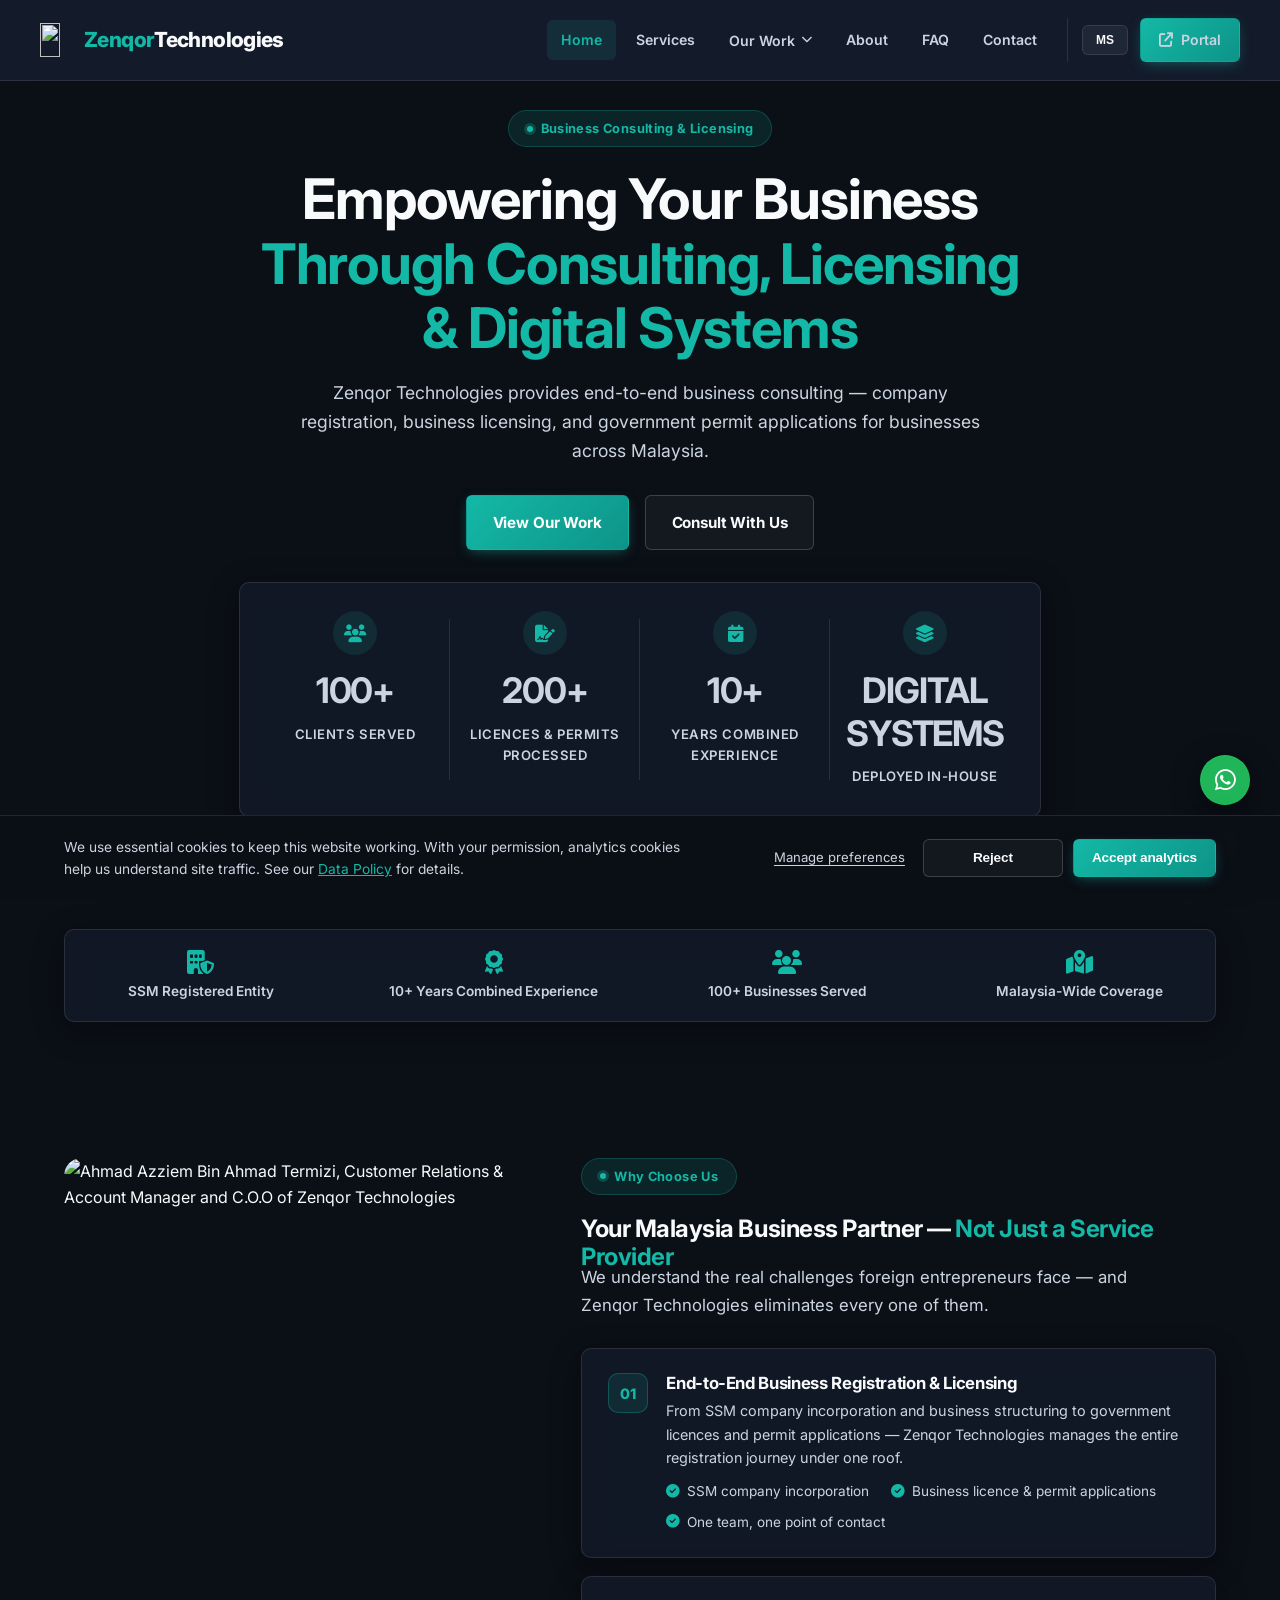
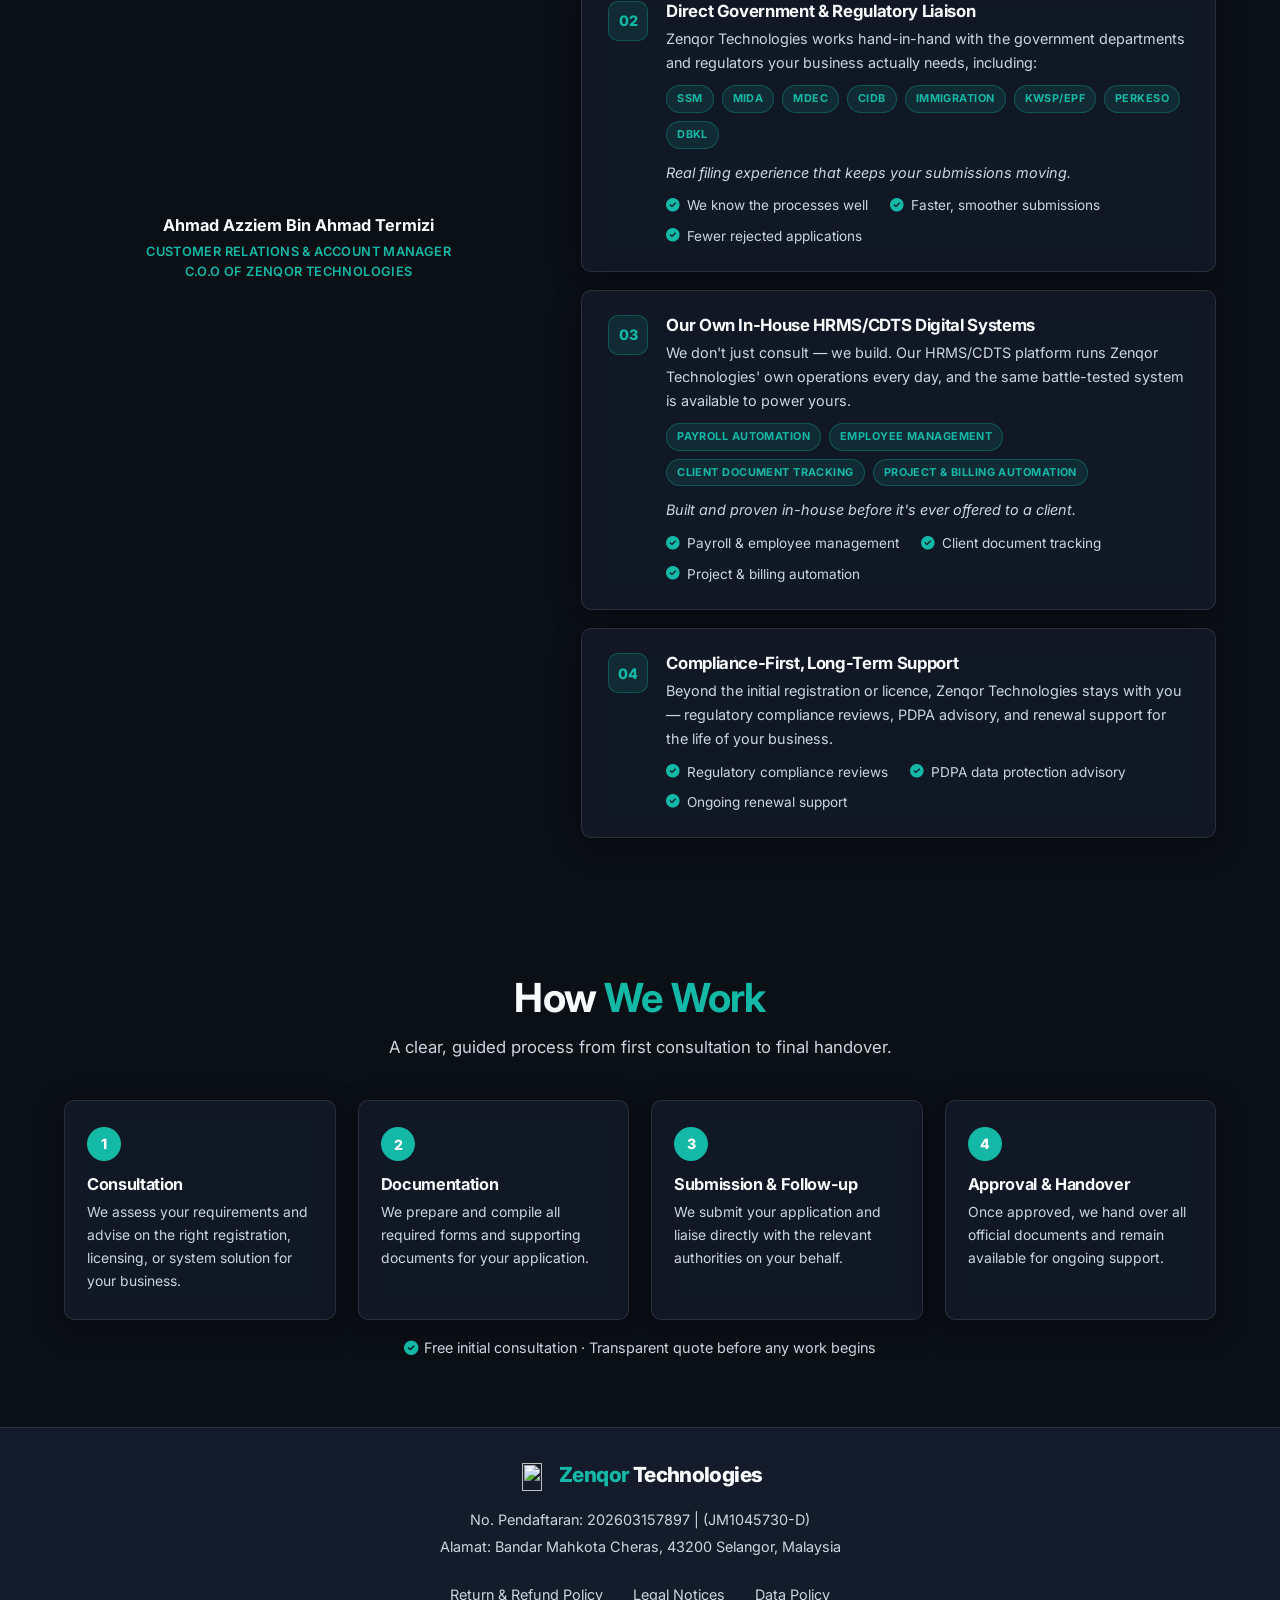
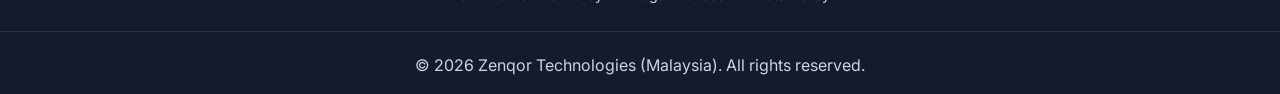
==== index.html @ dcf87bdd "Fix homepage statistic heading semantics" ====
<!DOCTYPE html>
<html lang="en">
<head>
    <!-- Vercel Web Analytics -->
    <script>
      window.va = window.va || function () { (window.vaq = window.vaq || []).push(arguments); };
    </script>
    <script defer src="/_vercel/insights/script.js"></script>
    <!-- End Vercel Web Analytics -->
    <!-- Vercel Speed Insights -->
    <script>
      window.si = window.si || function () { (window.siq = window.siq || []).push(arguments); };
    </script>
    <script defer src="/_vercel/speed-insights/script.js"></script>
    <!-- End Vercel Speed Insights -->
    <!-- Google tag (gtag.js) -->
    <script>
      window.dataLayer = window.dataLayer || [];
      function gtag(){dataLayer.push(arguments);}
      gtag('consent', 'default', {
        'ad_storage': 'denied',
        'ad_user_data': 'denied',
        'ad_personalization': 'denied',
        'analytics_storage': 'denied',
        'wait_for_update': 500
      });
      try {
        if (localStorage.getItem('zenqor-cookie-consent') === 'accepted') {
          gtag('consent', 'update', { 'analytics_storage': 'granted' });
        }
      } catch (error) { /* Storage may be unavailable in private browsing. */ }
    </script>
    <script async src="https://www.googletagmanager.com/gtag/js?id=G-SXD7FVE8G9"></script>
    <script>
      gtag('js', new Date());
      gtag('config', 'G-SXD7FVE8G9');
    </script>
    <!-- Google Tag Manager -->
    <script>(function(w,d,s,l,i){w[l]=w[l]||[];w[l].push({'gtm.start':
    new Date().getTime(),event:'gtm.js'});var f=d.getElementsByTagName(s)[0],
    j=d.createElement(s),dl=l!='dataLayer'?'&l='+l:'';j.async=true;j.src=
    'https://www.googletagmanager.com/gtm.js?id='+i+dl;f.parentNode.insertBefore(j,f);
    })(window,document,'script','dataLayer','GTM-WS9VHVP5');</script>
    <!-- End Google Tag Manager -->
    <meta charset="UTF-8">
    <meta name="viewport" content="width=device-width, initial-scale=1.0">
    <meta name="theme-color" content="#0B0F16">

    <title>Zenqor Technologies | Business Consulting, Licensing & Digital Systems</title>
    <meta name="description" content="Zenqor Technologies provides business registration, licensing & government permit consulting for businesses in Malaysia.">
    <meta name="keywords" content="Business Registration Malaysia, Licensing Consultant, Government Permit Consulting, Business Compliance, SSM Registration">
    <meta name="author" content="Zenqor Technologies">
    <link rel="canonical" href="https://www.zenqor.com.my/">

    <meta property="og:type" content="website">
    <meta property="og:url" content="https://www.zenqor.com.my/">
    <meta property="og:site_name" content="Zenqor Technologies">
    <meta property="og:title" content="Zenqor Technologies | Consulting, Licensing & Digital Systems">
    <meta property="og:description" content="Business registration, licensing & permit consulting for Malaysian businesses.">
    <meta property="og:image" content="https://www.zenqor.com.my/logo.png">

    <link rel="icon" type="image/png" href="logo.png">

    <link rel="preconnect" href="https://fonts.googleapis.com">
    <link rel="preconnect" href="https://fonts.gstatic.com" crossorigin>
    <link href="https://fonts.googleapis.com/css2?family=Inter:wght@300;400;500;600;700;800&display=swap" rel="stylesheet">
    <link rel="stylesheet" href="https://cdnjs.cloudflare.com/ajax/libs/font-awesome/6.4.0/css/all.min.css">

    <link rel="stylesheet" href="styles.css">

    <script type="application/ld+json">
    {
      "@context": "https://schema.org",
      "@type": "Organization",
      "name": "Zenqor Technologies",
      "legalName": "Zenqor Technologies (JM1045730-D)",
      "url": "https://www.zenqor.com.my/",
      "logo": "https://www.zenqor.com.my/logo.png",
      "identifier": {
        "@type": "PropertyValue",
        "name": "SSM Registration No.",
        "value": "202603157897"
      },
      "contactPoint": {
        "@type": "ContactPoint",
        "telephone": "+6011-6501 2569",
        "contactType": "customer service",
        "areaServed": "MY",
        "availableLanguage": ["English", "Malay"]
      },
      "address": {
        "@type": "PostalAddress",
        "streetAddress": "Bandar Mahkota Cheras",
        "addressLocality": "Cheras",
        "addressRegion": "Selangor",
        "postalCode": "43200",
        "addressCountry": "MY"
      },
      "sameAs": [
        "https://github.com/zenq0r",
        "https://wa.me/601165012569"
      ]
    }
    </script>
</head>
<body>
    <!-- Google Tag Manager (noscript) -->
    <noscript><iframe src="https://www.googletagmanager.com/ns.html?id=GTM-WS9VHVP5"
    height="0" width="0" style="display:none;visibility:hidden"></iframe></noscript>
    <!-- End Google Tag Manager (noscript) -->
    <header class="navbar" role="banner">
        <div class="container nav-container">
            <a href="index.html" class="logo-nav logo-text" aria-label="Zenqor Technologies">
                <img src="logo.png" alt="" class="nav-logo-img" width="35" height="35">
                <span class="text-primary">Zenqor</span> Technologies
            </a>
            <nav class="nav-links" aria-label="Main Navigation">
                <a href="index.html" class="nav-current" data-i18n="nav_home">Home</a>
                <a href="services.html" data-i18n="nav_services">Services</a>
                <div class="nav-item-dropdown">
                    <button class="dropdown-toggle" data-target="portfolio-menu" aria-haspopup="true" aria-expanded="false">
                        <span data-i18n="nav_portfolio">Our Work</span> <i class="fas fa-chevron-down" style="font-size: 0.8em;"></i>
                    </button>
                    <div class="dropdown-menu" id="portfolio-menu" role="menu">
                        <a href="licensing_permit.html" role="menuitem" data-i18n="nav_port_gaming">Licensing & Permits</a>
                        <a href="portfolio-web.html" role="menuitem" data-i18n="nav_port_web">Our Client</a>
                    </div>
                </div>
                <a href="about.html" data-i18n="nav_about">About</a>
                <a href="faq.html" data-i18n="nav_faq">FAQ</a>
                <a href="contact.html" data-i18n="nav_contact">Contact</a>

                <div class="nav-actions">
                    <button id="lang-toggle" class="lang-btn" aria-label="Toggle Language">EN</button>
                    <a href="https://www.hrct.portal.zenqor.com.my/" target="_blank" rel="noopener noreferrer" class="btn btn-primary btn-sm" aria-label="Open HRMS/CDTS Portal (opens in a new tab)"><i class="fas fa-arrow-up-right-from-square"></i>Portal</a>
                </div>
            </nav>
            <button class="mobile-menu-btn" aria-label="Open Mobile Menu" aria-expanded="false"><i class="fas fa-bars"></i></button>
        </div>
    </header>

    <main id="main-content">
        <section id="home" class="hero section-padding">
            <div class="container hero-content reveal">
                <div class="badge" data-i18n="hero_badge">Business Consulting & Licensing</div>
                <h1 data-i18n="hero_title">Empowering Your Business <br><span class='text-primary'>Through Consulting, Licensing & Digital Systems</span></h1>
                <p class="hero-sub" data-i18n="hero_sub">Zenqor Technologies provides end-to-end business consulting — company registration, business licensing, and government permit applications for businesses across Malaysia.</p>
                <div class="hero-actions">
                    <a href="portfolio-web.html" class="btn btn-primary" data-i18n="btn_portfolio">View Our Work</a>
                    <a href="contact.html" class="btn btn-outline" data-i18n="btn_contact">Consult With Us</a>
                </div>

                <div class="stats-grid card-style mt-5 reveal">
                    <div class="stat-card">
                        <div class="stat-icon"><i class="fas fa-users" aria-hidden="true"></i></div>
                        <p class="stat-value text-primary">100+</p>
                        <p data-i18n="stat_1">Clients Served</p>
                    </div>
                    <div class="stat-card">
                        <div class="stat-icon"><i class="fas fa-file-signature" aria-hidden="true"></i></div>
                        <p class="stat-value text-primary">200+</p>
                        <p data-i18n="stat_2">Licences & Permits Processed</p>
                    </div>
                    <div class="stat-card">
                        <div class="stat-icon"><i class="fas fa-calendar-check" aria-hidden="true"></i></div>
                        <p class="stat-value text-primary">10+</p>
                        <p data-i18n="stat_3">Years Combined Experience</p>
                    </div>
                    <div class="stat-card">
                        <div class="stat-icon"><i class="fas fa-layer-group" aria-hidden="true"></i></div>
                        <p class="stat-value text-primary" data-i18n="stat_gov">Digital Systems</p>
                        <p data-i18n="stat_4">Deployed In-House</p>
                    </div>
                </div>
            </div>
        </section>

        <section class="section-padding" aria-label="Trust indicators">
            <div class="container">
                <div class="trust-bar-grid card-style reveal">
                    <div class="trust-badge">
                        <i class="fas fa-building-shield" aria-hidden="true"></i>
                        <span data-i18n="trust_badge_1">SSM Registered Entity</span>
                    </div>
                    <div class="trust-badge">
                        <i class="fas fa-award" aria-hidden="true"></i>
                        <span data-i18n="trust_badge_2">10+ Years Combined Experience</span>
                    </div>
                    <div class="trust-badge">
                        <i class="fas fa-users" aria-hidden="true"></i>
                        <span data-i18n="trust_badge_3">100+ Businesses Served</span>
                    </div>
                    <div class="trust-badge">
                        <i class="fas fa-map-location-dot" aria-hidden="true"></i>
                        <span data-i18n="trust_badge_4">Malaysia-Wide Coverage</span>
                    </div>
                </div>
            </div>
        </section>

        <section id="why-choose-us" class="section-padding" aria-label="Why choose Zenqor Technologies">
            <div class="container">
                <div class="why-choose-grid">
                    <div class="why-choose-content">
                        <div class="badge" data-i18n="why_badge">Why Choose Us</div>
                        <h2 data-i18n="why_title">Your Malaysia Business Partner — <span class="text-primary">Not Just a Service Provider</span></h2>
                        <p class="why-choose-sub" data-i18n="why_sub">We understand the real challenges foreign entrepreneurs face — and Zenqor Technologies eliminates every one of them.</p>

                        <div class="why-choose-list">
                            <article class="why-choose-item card-style reveal active hover-up">
                                <div class="why-choose-number">01</div>
                                <div class="why-choose-body">
                                    <h3 data-i18n="why_1_t">End-to-End Business Registration &amp; Licensing</h3>
                                    <p data-i18n="why_1_d">From SSM company incorporation and business structuring to government licences and permit applications — Zenqor Technologies manages the entire registration journey under one roof.</p>
                                    <ul class="why-checklist">
                                        <li><i class="fas fa-circle-check" aria-hidden="true"></i><span data-i18n="why_1_li1">SSM company incorporation</span></li>
                                        <li><i class="fas fa-circle-check" aria-hidden="true"></i><span data-i18n="why_1_li2">Business licence &amp; permit applications</span></li>
                                        <li><i class="fas fa-circle-check" aria-hidden="true"></i><span data-i18n="why_1_li3">One team, one point of contact</span></li>
                                    </ul>
                                </div>
                            </article>

                            <article class="why-choose-item card-style reveal active hover-up">
                                <div class="why-choose-number">02</div>
                                <div class="why-choose-body">
                                    <h3 data-i18n="why_2_t">Direct Government &amp; Regulatory Liaison</h3>
                                    <p data-i18n="why_2_d">Zenqor Technologies works hand-in-hand with the government departments and regulators your business actually needs, including:</p>
                                    <div class="why-choose-tags">
                                        <span class="tag">SSM</span><span class="tag">MIDA</span><span class="tag">MDEC</span><span class="tag">CIDB</span><span class="tag">Immigration</span><span class="tag">KWSP/EPF</span><span class="tag">PERKESO</span><span class="tag">DBKL</span>
                                    </div>
                                    <p class="why-choose-note" data-i18n="why_2_note">Real filing experience that keeps your submissions moving.</p>
                                    <ul class="why-checklist">
                                        <li><i class="fas fa-circle-check" aria-hidden="true"></i><span data-i18n="why_2_li1">We know the processes well</span></li>
                                        <li><i class="fas fa-circle-check" aria-hidden="true"></i><span data-i18n="why_2_li2">Faster, smoother submissions</span></li>
                                        <li><i class="fas fa-circle-check" aria-hidden="true"></i><span data-i18n="why_2_li3">Fewer rejected applications</span></li>
                                    </ul>
                                </div>
                            </article>

                            <article class="why-choose-item card-style reveal active hover-up">
                                <div class="why-choose-number">03</div>
                                <div class="why-choose-body">
                                    <h3 data-i18n="why_3_t">Our Own In-House HRMS/CDTS Digital Systems</h3>
                                    <p data-i18n="why_3_d">We don't just consult — we build. Our HRMS/CDTS platform runs Zenqor Technologies' own operations every day, and the same battle-tested system is available to power yours.</p>
                                    <div class="why-choose-tags">
                                        <span class="tag" data-i18n="why_3_tag1">Payroll Automation</span><span class="tag" data-i18n="why_3_tag2">Employee Management</span><span class="tag" data-i18n="why_3_tag3">Client Document Tracking</span><span class="tag" data-i18n="why_3_tag4">Project &amp; Billing Automation</span>
                                    </div>
                                    <p class="why-choose-note" data-i18n="why_3_note">Built and proven in-house before it's ever offered to a client.</p>
                                    <ul class="why-checklist">
                                        <li><i class="fas fa-circle-check" aria-hidden="true"></i><span data-i18n="why_3_li1">Payroll &amp; employee management</span></li>
                                        <li><i class="fas fa-circle-check" aria-hidden="true"></i><span data-i18n="why_3_li2">Client document tracking</span></li>
                                        <li><i class="fas fa-circle-check" aria-hidden="true"></i><span data-i18n="why_3_li3">Project &amp; billing automation</span></li>
                                    </ul>
                                </div>
                            </article>

                            <article class="why-choose-item card-style reveal active hover-up">
                                <div class="why-choose-number">04</div>
                                <div class="why-choose-body">
                                    <h3 data-i18n="why_4_t">Compliance-First, Long-Term Support</h3>
                                    <p data-i18n="why_4_d">Beyond the initial registration or licence, Zenqor Technologies stays with you — regulatory compliance reviews, PDPA advisory, and renewal support for the life of your business.</p>
                                    <ul class="why-checklist">
                                        <li><i class="fas fa-circle-check" aria-hidden="true"></i><span data-i18n="why_4_li1">Regulatory compliance reviews</span></li>
                                        <li><i class="fas fa-circle-check" aria-hidden="true"></i><span data-i18n="why_4_li2">PDPA data protection advisory</span></li>
                                        <li><i class="fas fa-circle-check" aria-hidden="true"></i><span data-i18n="why_4_li3">Ongoing renewal support</span></li>
                                    </ul>
                                </div>
                            </article>
                        </div>
                    </div>
                    <div class="why-choose-media reveal">
                        <div class="why-choose-media-frame">
                            <img src="why-choose-us-model.png" alt="Ahmad Azziem Bin Ahmad Termizi, Customer Relations & Account Manager and C.O.O of Zenqor Technologies" loading="lazy">
                        </div>
                        <div class="why-choose-caption">
                            <p class="why-choose-caption-name">Ahmad Azziem Bin Ahmad Termizi</p>
                            <p class="why-choose-caption-title">Customer Relations &amp; Account Manager</p>
                            <p class="why-choose-caption-title">C.O.O of Zenqor Technologies</p>
                        </div>
                    </div>
                </div>
            </div>
        </section>

        <section id="testimonials-section" class="section-padding bg-alt">
            <div class="container">
                <header class="section-header reveal">
                    <h2 data-i18n="testimonials_title">What Our <span class="text-primary">Clients Say</span></h2>
                    <p data-i18n="testimonials_sub">Real feedback from businesses we've helped register, license, and grow.</p>
                </header>
                <div class="testimonials-grid" id="testimonialsGrid" aria-live="polite"></div>
            </div>
        </section>

        <section class="section-padding">
            <div class="container">
                <header class="section-header reveal">
                    <h2 data-i18n="process_title">How <span class="text-primary">We Work</span></h2>
                    <p data-i18n="process_sub">A clear, guided process from first consultation to final handover.</p>
                </header>
                <div class="process-steps">
                    <article class="process-step card-style reveal active hover-up">
                        <div class="process-step-number">1</div>
                        <h3 data-i18n="process_1_t">Consultation</h3>
                        <p data-i18n="process_1_d">We assess your requirements and advise on the right registration, licensing, or system solution for your business.</p>
                    </article>
                    <article class="process-step card-style reveal active hover-up">
                        <div class="process-step-number">2</div>
                        <h3 data-i18n="process_2_t">Documentation</h3>
                        <p data-i18n="process_2_d">We prepare and compile all required forms and supporting documents for your application.</p>
                    </article>
                    <article class="process-step card-style reveal active hover-up">
                        <div class="process-step-number">3</div>
                        <h3 data-i18n="process_3_t">Submission & Follow-up</h3>
                        <p data-i18n="process_3_d">We submit your application and liaise directly with the relevant authorities on your behalf.</p>
                    </article>
                    <article class="process-step card-style reveal active hover-up">
                        <div class="process-step-number">4</div>
                        <h3 data-i18n="process_4_t">Approval & Handover</h3>
                        <p data-i18n="process_4_d">Once approved, we hand over all official documents and remain available for ongoing support.</p>
                    </article>
                </div>
                <p class="process-note reveal active"><i class="fas fa-circle-check" aria-hidden="true"></i><span data-i18n="process_note">Free initial consultation &middot; Transparent quote before any work begins</span></p>
            </div>
        </section>
    </main>

    <footer role="contentinfo">
        <div class="container footer-content" style="margin-bottom: 0; display: flex; flex-direction: column; align-items: center; text-align: center; gap: 15px;">
            <div class="footer-brand" style="display: flex; flex-direction: column; align-items: center;">
                <a href="index.html" class="logo-footer logo-text" style="justify-content: center; margin-bottom: 15px;" aria-label="Zenqor Technologies">
                    <img src="logo.png" alt="" class="footer-logo-img" width="30" height="30" loading="lazy">
                    <span class="text-primary">Zenqor</span> Technologies
                </a>
                <div style="font-size: 0.9rem; color: var(--text-secondary); line-height: 1.6;">
                    <p id="footRegNo" style="margin-bottom: 4px;">No. Pendaftaran: 202603157897 | (JM1045730-D)</p>
                    <p id="footAddress">Alamat: Bandar Mahkota Cheras, 43200 Selangor, Malaysia</p>
                </div>
            </div>
            <nav class="footer-links" aria-label="Footer Legal Links" style="display: flex; gap: 30px; font-size: 0.9rem; justify-content: center; margin-top: 10px; flex-wrap: wrap;">
                <a href="return-policy.html" data-i18n="nav_return">Return & Refund Policy</a>
                <a href="legal.html" data-i18n="nav_legal">Legal Notices</a>
                <a href="data-policy.html" data-i18n="nav_data">Data Policy</a>
            </nav>
        </div>
        <div class="footer-bottom" style="padding-top: 20px; margin-top: 25px; border-top: 1px solid var(--border-color); text-align: center;">
            <p data-i18n="footer_copy">© 2026 Zenqor Technologies (Malaysia). All rights reserved.</p>
        </div>
    </footer>

    <div id="cookie-consent" class="cookie-consent" role="dialog" aria-live="polite" aria-label="Cookie consent">
        <div class="container cookie-consent-inner">
            <p class="cookie-consent-text" data-i18n="cookie_text">We use essential cookies to keep this website working. With your permission, analytics cookies help us understand site traffic. See our <a href="data-policy.html">Data Policy</a> for details.</p>
            <div class="cookie-consent-actions">
                <button type="button" id="cookie-decline" class="btn btn-outline btn-sm" data-i18n="cookie_decline">Reject</button>
                <button type="button" id="cookie-accept" class="btn btn-primary btn-sm" data-i18n="cookie_accept">Accept analytics</button>
            </div>
        </div>
    </div>

    <div class="floating-widgets">
        <a id="floatingWhatsApp" href="https://wa.me/601165012569" target="_blank" rel="noopener noreferrer" class="widget-wa" aria-label="Contact us on WhatsApp"><i class="fab fa-whatsapp"></i></a>
        <button id="scrollToTop" class="widget-top" aria-label="Scroll to top"><i class="fas fa-arrow-up"></i></button>
    </div>

    <script src="script.js"></script>
</body>
</html>
---- styles.css ----
/* =========================================
   1. VARIABLES & KORPORAT THEME (MATURE GLASSMORPHISM)
   ========================================= */
   :root {
    --bg-color: #0B0F16;
    --bg-alt: rgba(22, 30, 46, 0.3);
    --surface-color: rgba(22, 30, 46, 0.65);
    --surface-color-soft: rgba(22, 30, 46, 0.4);
    --text-primary: #F8FAFC;
    --text-secondary: #CBD5E1;
    --text-muted: #94A3B8;
    --primary-blue: #14B8A6;
    --primary-hover: #2DD4BF;
    --primary-soft: rgba(20, 184, 166, 0.12);
    --accent-cyan: #F2764F;
    --highlight-amber: #E8B44C;

    --border-color: rgba(255, 255, 255, 0.1);
    --border-color-strong: rgba(255, 255, 255, 0.18);
    --card-shadow: 0 8px 32px 0 rgba(0, 0, 0, 0.3);
    --hover-shadow: 0 16px 40px -8px rgba(20, 184, 166, 0.35);

    --radius-sm: 6px;
    --radius-md: 10px;
    --radius-lg: 18px;
    --radius-pill: 999px;

    --space-xs: 8px;
    --space-sm: 16px;
    --space-md: 22px;
    --space-lg: 32px;
    --space-xl: 48px;

    --ease: cubic-bezier(0.4, 0, 0.2, 1);
}

/* =========================================
   2. RESET & TYPOGRAPHY & ACCESSIBILITY
   ========================================= */
* { margin: 0; padding: 0; box-sizing: border-box; }
html { scroll-behavior: smooth; }

/* Focus Visible for Keyboard Navigation (WCAG) */
*:focus-visible {
    outline: 2px solid var(--primary-blue);
    outline-offset: 4px;
    border-radius: 4px;
}

body {
    font-family: 'Inter', sans-serif;
    background-color: var(--bg-color);
    background-image: linear-gradient(rgba(11, 15, 22, 0.88), rgba(11, 15, 22, 0.88)), url('zenqorr.png');
    background-size: cover;
    background-position: center;
    background-attachment: fixed;
    color: var(--text-primary);
    line-height: 1.65;
    overflow-x: hidden;
    -webkit-font-smoothing: antialiased;
}
h1, h2, h3, h4 { font-weight: 700; letter-spacing: -0.02em; color: var(--text-primary); line-height: 1.2; }
p { color: var(--text-secondary); }
.container { max-width: 1200px; margin: 0 auto; padding: 0 24px; }
.section-padding { padding: clamp(36px, 5.5vw, 68px) 0; }
.bg-alt { background-color: var(--bg-alt); }
.text-primary { color: var(--primary-blue); }
.text-accent { color: var(--accent-cyan); }
.text-highlight { color: var(--highlight-amber); }
.text-muted { color: var(--text-muted); }

/* =========================================
   3. KAD KORPORAT (GLASS EFFECT)
   ========================================= */
.card-style {
    background: var(--surface-color);
    border: 1px solid var(--border-color);
    box-shadow: var(--card-shadow);
    border-radius: var(--radius-md);
    backdrop-filter: blur(12px);
    -webkit-backdrop-filter: blur(12px);
    transition: transform 0.3s var(--ease), box-shadow 0.3s var(--ease), border-color 0.3s var(--ease);
}
.card-style:hover {
    border-color: var(--border-color-strong);
}
.hover-up:hover {
    transform: translateY(-6px);
    box-shadow: var(--hover-shadow);
}

/* Eyebrow label used above section/page titles for a consistent visual rhythm */
.eyebrow {
    display: inline-flex;
    align-items: center;
    gap: 8px;
    font-size: 0.78rem;
    font-weight: 700;
    text-transform: uppercase;
    letter-spacing: 0.12em;
    color: var(--primary-blue);
    margin-bottom: 14px;
}
.eyebrow::before {
    content: '';
    width: 22px;
    height: 2px;
    background: var(--primary-blue);
    border-radius: var(--radius-pill);
}

/* =========================================
   4. NAVIGATION BAR, LOGO & DROPDOWN POP-UP
   ========================================= */
.navbar {
    position: fixed; top: 0; width: 100%; z-index: 1000;
    background: rgba(22, 30, 46, 0.85);
    backdrop-filter: blur(16px);
    -webkit-backdrop-filter: blur(16px);
    border-bottom: 1px solid var(--border-color);
    transition: border-color 0.3s var(--ease), background-color 0.3s var(--ease);
}
.nav-container { display: flex; justify-content: space-between; align-items: center; min-height: 80px; padding: 8px 0; gap: 10px; }

.logo-nav { display: flex; align-items: center; position: relative; z-index: 1; white-space: nowrap; flex-shrink: 0;}
.logo-text { font-size: 1.3rem; font-weight: 800; color: var(--text-primary); text-decoration: none; letter-spacing: -0.03em; transition: opacity 0.2s var(--ease); }
.logo-text:hover { opacity: 0.85; }

.nav-links { display: flex; gap: 6px; align-items: center; position: relative; z-index: 10; white-space: nowrap; }
.nav-links a, .nav-links button.dropdown-toggle { color: var(--text-secondary); text-decoration: none; font-size: 0.88rem; font-weight: 600; transition: color 0.2s var(--ease), background-color 0.2s var(--ease); }
.nav-links > a { padding: 8px 14px; border-radius: var(--radius-sm); position: relative; }
.nav-links > a:hover { color: var(--text-primary); background-color: rgba(255, 255, 255, 0.06); }
.nav-links > a.nav-current { color: var(--primary-blue); background-color: var(--primary-soft); }

.nav-item-dropdown { position: relative; display: inline-block; }
.dropdown-toggle { outline: none; background: none; border: none; font-family: inherit; font-size: 0.88rem; padding: 8px 14px; border-radius: var(--radius-sm); display: flex; align-items: center; gap: 6px; color: var(--text-secondary); font-weight: 600; cursor: pointer; }
.dropdown-toggle:hover { color: var(--text-primary); background-color: rgba(255, 255, 255, 0.06); }
.dropdown-toggle.nav-current { color: var(--primary-blue); background-color: var(--primary-soft); }
.dropdown-toggle i { transition: transform 0.2s var(--ease); }
.dropdown-toggle[aria-expanded="true"] i { transform: rotate(180deg); }

.dropdown-menu {
    display: none; position: absolute; top: 100%; left: 50%; transform: translateX(-50%);
    background-color: rgba(22, 30, 46, 0.92);
    backdrop-filter: blur(16px);
    -webkit-backdrop-filter: blur(16px);
    min-width: 230px;
    box-shadow: 0 20px 40px -10px rgba(0, 0, 0, 0.55);
    border: 1px solid var(--border-color);
    border-radius: var(--radius-md); z-index: 1001; text-align: left; padding: 8px; margin-top: 14px;
}
.dropdown-menu::before {
    content: ''; position: absolute; top: -6px; left: 50%; transform: translateX(-50%) rotate(45deg);
    width: 12px; height: 12px;
    background-color: rgba(22, 30, 46, 0.92);
    border-left: 1px solid var(--border-color); border-top: 1px solid var(--border-color); z-index: 1;
}
.dropdown-menu a { display: block; padding: 11px 16px; border-radius: var(--radius-sm); color: var(--text-primary); font-weight: 500; font-size: 0.88rem; line-height: 1.5; position: relative; z-index: 2; transition: background-color 0.2s var(--ease), color 0.2s var(--ease); }
.dropdown-menu a:hover { background-color: var(--primary-soft); color: var(--primary-blue); }
.dropdown-menu a.nav-current { color: var(--primary-blue); background-color: var(--primary-soft); }
.dropdown-menu.show { display: block; animation: fadeInDown 0.2s var(--ease) forwards; }

@keyframes fadeInDown { from { opacity: 0; transform: translate(-50%, -8px); } to { opacity: 1; transform: translate(-50%, 0); } }

.lang-btn { background: rgba(255,255,255,0.05); border: 1px solid var(--border-color); color: var(--text-primary); padding: 7px 13px; border-radius: var(--radius-sm); cursor: pointer; font-weight: 700; font-size: 12px; transition: all 0.2s var(--ease); }
.lang-btn:hover { border-color: var(--primary-blue); color: var(--primary-blue); background: var(--primary-soft); }
.mobile-menu-btn { display: none; font-size: 1.4rem; cursor: pointer; color: var(--text-primary); background: none; border: none; padding: 5px; }
.nav-actions { display: flex; align-items: center; gap: 12px; margin-left: 10px; padding-left: 14px; border-left: 1px solid var(--border-color); }

/* =========================================
   5. BUTTONS & FORMS
   ========================================= */
.btn { display: inline-flex; justify-content: center; align-items: center; gap: 8px; padding: 14px 26px; border-radius: var(--radius-sm); font-weight: 700; font-size: 0.95rem; text-decoration: none; cursor: pointer; transition: transform 0.2s var(--ease), box-shadow 0.2s var(--ease), background-color 0.2s var(--ease), border-color 0.2s var(--ease), color 0.2s var(--ease); border: 1px solid transparent; letter-spacing: -0.01em; }
.btn-primary { background: linear-gradient(135deg, var(--primary-blue), #0D9488); color: #ffffff; box-shadow: 0 4px 14px -4px rgba(20, 184, 166, 0.5); }
.btn-primary:hover { background: linear-gradient(135deg, var(--primary-hover), var(--primary-blue)); transform: translateY(-2px); box-shadow: var(--hover-shadow); }
.btn-outline { background-color: rgba(255,255,255,0.04); border-color: var(--border-color-strong); color: var(--text-primary); }
.btn-outline:hover { border-color: var(--primary-blue); color: var(--primary-blue); background: var(--primary-soft); transform: translateY(-2px); }
.btn-sm { padding: 9px 18px; font-size: 0.85rem; }
.mt-3 { margin-top: 1.25rem; } .mt-5 { margin-top: 2rem; } .w-100 { width: 100%; }

.form-row { display: grid; grid-template-columns: 1fr 1fr; gap: 0 16px; }
.input-group { margin-bottom: 20px; }
.input-group label { display: block; font-size: 0.82rem; font-weight: 600; color: var(--text-secondary); margin-bottom: 8px; }
.input-group input, .input-group select, .input-group textarea {
    width: 100%; padding: 14px 16px;
    background: rgba(0, 0, 0, 0.25);
    border: 1px solid var(--border-color);
    border-radius: var(--radius-sm); color: var(--text-primary);
    font-family: inherit; font-size: 0.95rem; transition: border-color 0.2s var(--ease), background 0.2s var(--ease);
}
.input-group input:focus, .input-group select:focus, .input-group textarea:focus {
    outline: none; border-color: var(--primary-blue); background: rgba(0, 0, 0, 0.4);
}
.input-group select option { background: #0F172A; color: #fff; }

.form-message { text-align: center; margin-bottom: 15px; font-size: 0.9rem; font-weight: 500; min-height: 20px; }
.msg-success { color: #10B981; }
.msg-error { color: #EF4444; }

/* =========================================
   6. SECTIONS & LAYOUT
   ========================================= */
.hero { min-height: 46vh; display: flex; align-items: center; padding-top: 110px; padding-bottom: 44px; text-align: center; }
.hero-inner { min-height: 0; display: flex; align-items: center; padding-top: 118px; padding-bottom: 30px; text-align: center; }
.hero-content { max-width: 850px; margin: 0 auto; }
.badge { display: inline-flex; align-items: center; gap: 8px; padding: 7px 18px; border-radius: var(--radius-pill); background: var(--primary-soft); color: var(--primary-blue); border: 1px solid rgba(20, 184, 166, 0.25); font-size: 0.8rem; font-weight: 700; margin-bottom: 20px; letter-spacing: 0.03em; }
.badge::before { content: ''; width: 6px; height: 6px; border-radius: 50%; background: var(--primary-blue); box-shadow: 0 0 0 3px rgba(20, 184, 166, 0.25); }
.hero h1, .hero-inner h1 { font-size: clamp(2.1rem, 4.6vw, 3.5rem); line-height: 1.15; margin-bottom: 18px; }
.hero-sub { font-size: 1.1rem; color: var(--text-secondary); margin-bottom: 30px; max-width: 680px; margin-left: auto; margin-right: auto; }
.hero-actions { display: flex; gap: 16px; justify-content: center; flex-wrap: wrap; }

.section-header { text-align: center; margin-bottom: 38px; display: flex; flex-direction: column; align-items: center; }
.section-header h2 { font-size: clamp(1.8rem, 3.6vw, 2.5rem); margin-bottom: 12px; }
.section-header p { color: var(--text-secondary); font-size: 1.05rem; max-width: 620px; margin: 0 auto;}

.stats-grid { display: grid; grid-template-columns: repeat(4, 1fr); padding: 28px 20px; position: relative; }
.stat-card { position: relative; display: flex; flex-direction: column; align-items: center; gap: 10px; padding: 0 12px; }
.stat-card:not(:last-child)::after { content: ''; position: absolute; top: 8px; right: 0; bottom: 8px; width: 1px; background: var(--border-color); }
.stat-icon { display: inline-flex; align-items: center; justify-content: center; width: 44px; height: 44px; border-radius: 50%; background: var(--primary-soft); color: var(--primary-blue); font-size: 1.1rem; margin-bottom: 4px; }
.stat-card .stat-value { font-size: clamp(1.6rem, 3vw, 2.2rem); font-weight: 700; line-height: 1.2; margin: 0 0 2px; letter-spacing: -0.03em; }
.stat-card p { font-size: 0.82rem; color: var(--text-secondary); font-weight: 600; text-transform: uppercase; letter-spacing: 0.04em; }

.tech-stack-container { display: grid; grid-template-columns: repeat(4, 1fr); gap: var(--space-md); }
.services-grid { display: grid; grid-template-columns: repeat(auto-fit, minmax(300px, 1fr)); gap: var(--space-md); }
.portfolio-grid { display: grid; grid-template-columns: repeat(3, 1fr); gap: var(--space-md); }
.contact-grid { display: grid; grid-template-columns: 1fr 1.5fr; gap: var(--space-lg); align-items: start; }
.contact-info, .contact-form { padding: 32px 28px; }
.contact-info h3 { font-size: 1.2rem; margin-bottom: 20px; }
.contact-info h4 { font-size: 1rem; }
.info-row { display: flex; align-items: flex-start; gap: 14px; margin-bottom: 16px; }
.info-row i { font-size: 1.05rem; width: 20px; text-align: center; flex-shrink: 0; margin-top: 3px; }
.info-row p { margin: 0; color: var(--text-secondary); }
.info-row p a { color: inherit; }
.info-row p a:hover { color: var(--primary-blue); }
.info-row + hr { margin: 22px 0 16px; }

.service-card, .tech-category { padding: 30px 26px; }
.icon-lg {
    display: inline-flex; align-items: center; justify-content: center;
    width: 54px; height: 54px; border-radius: var(--radius-md);
    background: var(--primary-soft); border: 1px solid rgba(20, 184, 166, 0.22);
    font-size: 1.35rem; margin-bottom: 16px;
    transition: transform 0.3s var(--ease), background-color 0.3s var(--ease);
}
.card-style:hover .icon-lg { transform: scale(1.08) rotate(-3deg); background: rgba(56, 189, 248, 0.16); }
.service-card h3, .tech-category h3 { margin-bottom: 10px; font-size: 1.15rem; }
.service-card p, .tech-category p { color: var(--text-secondary); font-size: 0.95rem; }
.tech-category ul { margin-top: 12px; padding-left: 0; list-style: none; display: flex; flex-direction: column; gap: 7px; }
.tech-category ul li { color: var(--text-secondary); font-size: 0.88rem; display: flex; align-items: center; gap: 8px; }
.tech-category ul li::before { content: '\f00c'; font-family: 'Font Awesome 6 Free'; font-weight: 900; color: var(--primary-blue); font-size: 0.75rem; }

.portfolio-item { overflow: hidden; display: flex; flex-direction: column; }
/* The wrapper's aspect-ratio adapts to each item's own image orientation (set via
   JS after the image loads — see portfolio-web.html/licensing_permit.html), so a
   portrait photo gets a taller card instead of being cropped into a landscape strip. */
.port-img-wrap { position: relative; overflow: hidden; border-bottom: 1px solid var(--border-color); aspect-ratio: 16 / 9; background: var(--border-color); }
.port-img-wrap.orientation-portrait { aspect-ratio: 3 / 4; }
.port-img-wrap.orientation-square { aspect-ratio: 1 / 1; }
.port-img-wrap::after { content: ''; position: absolute; inset: 0; background: linear-gradient(180deg, transparent 40%, rgba(5,5,5,0.55) 100%); }
.port-img { width: 100%; height: 100%; object-fit: cover; display: block; }
.port-content { padding: 22px; }
.tag { font-size: 0.72rem; font-weight: 700; text-transform: uppercase; letter-spacing: 0.04em; background: var(--primary-soft); color: var(--primary-blue); padding: 5px 12px; border-radius: var(--radius-pill); display: inline-block; margin-bottom: 14px; border: 1px solid rgba(20, 184, 166, 0.3); }
/* Company name + date line on portfolio-web.html/licensing_permit.html cards —
   sits between the title and the description, only rendered when the admin
   filled in Company Name/Date Conducted (see renderGrid's metaLine). */
.port-meta { font-size: 0.8rem; font-weight: 600; color: var(--primary-blue); margin: 4px 0 10px; }

/* =========================================
   2b. OUR CLIENTS — COMPACT GRID + MEDIA GALLERY + LIGHTBOX
   Scoped to .our-clients-grid (portfolio-web.html only) so licensing_permit.html /
   portfolio-gaming.html, which reuse the base .portfolio-grid/.portfolio-item/.tag
   classes, are completely unaffected.
   ========================================= */
.our-clients-grid { grid-template-columns: repeat(auto-fill, minmax(250px, 1fr)); gap: var(--space-sm); }
.our-clients-grid .portfolio-item { border-radius: var(--radius-md); }
.our-clients-grid .port-img-wrap { aspect-ratio: 4 / 3; cursor: pointer; }
.our-clients-grid .port-img-wrap.orientation-portrait { aspect-ratio: 3 / 4; }
.our-clients-grid .port-img-wrap.orientation-square { aspect-ratio: 1 / 1; }
.our-clients-grid .port-img-wrap:hover .port-img { transform: scale(1.045); }
.our-clients-grid .port-img { transition: transform 0.45s var(--ease); }
.our-clients-grid .port-content { padding: 16px 18px 18px; }
.our-clients-grid .tag { margin-bottom: 8px; font-size: 0.68rem; padding: 4px 10px; }
.our-clients-grid .portfolio-item h3 { font-size: 1.02rem; line-height: 1.35; }
.our-clients-grid .port-meta { margin: 2px 0 6px; font-size: 0.76rem; }
.our-clients-grid .portfolio-item p:not(.port-meta) { font-size: 0.85rem; line-height: 1.55; }

/* Media-count badge + play icon overlay, shown on the cover thumbnail when an
   item has 2+ attached media files (see renderGrid() in portfolio-web.html). */
.media-count-badge {
    position: absolute; top: 10px; right: 10px; z-index: 2;
    display: inline-flex; align-items: center; gap: 5px;
    background: rgba(11, 15, 22, 0.72); backdrop-filter: blur(4px);
    color: #fff; font-size: 0.72rem; font-weight: 700;
    padding: 4px 10px; border-radius: var(--radius-pill);
    border: 1px solid rgba(255, 255, 255, 0.15);
}
.media-play-overlay {
    position: absolute; inset: 0; z-index: 1;
    display: flex; align-items: center; justify-content: center;
    pointer-events: none;
}
.media-play-overlay i {
    font-size: 2.1rem; color: rgba(255, 255, 255, 0.95);
    filter: drop-shadow(0 3px 10px rgba(0, 0, 0, 0.55));
}

/* Lightbox — single shared instance, opened on card click */
.pw-lightbox {
    position: fixed; inset: 0; z-index: 2000; display: none;
    align-items: center; justify-content: center;
    background: rgba(5, 6, 10, 0.92); backdrop-filter: blur(6px);
    padding: 24px;
}
.pw-lightbox.is-open { display: flex; }
.pw-lightbox-inner { position: relative; width: 100%; max-width: 980px; display: flex; flex-direction: column; align-items: center; gap: 14px; }
.pw-lightbox-stage { position: relative; width: 100%; display: flex; align-items: center; justify-content: center; min-height: 220px; }
.pw-lightbox-stage img, .pw-lightbox-stage video {
    max-width: 100%; max-height: 74vh; border-radius: var(--radius-md);
    box-shadow: var(--card-shadow); background: #000; display: block;
}
.pw-lightbox-close, .pw-lightbox-prev, .pw-lightbox-next {
    position: absolute; display: flex; align-items: center; justify-content: center;
    width: 42px; height: 42px; border-radius: 50%; cursor: pointer;
    background: rgba(255, 255, 255, 0.08); border: 1px solid var(--border-color-strong);
    color: var(--text-primary); font-size: 1rem; transition: background-color 0.2s var(--ease), transform 0.2s var(--ease);
}
.pw-lightbox-close:hover, .pw-lightbox-prev:hover, .pw-lightbox-next:hover { background: var(--primary-soft); color: var(--primary-hover); }
.pw-lightbox-close { top: -4px; right: -4px; }
.pw-lightbox-prev { left: -4px; top: 50%; transform: translateY(-50%); }
.pw-lightbox-next { right: -4px; top: 50%; transform: translateY(-50%); }
.pw-lightbox-prev:hover, .pw-lightbox-next:hover { transform: translateY(-50%) scale(1.06); }
.pw-lightbox-meta { text-align: center; max-width: 720px; }
.pw-lightbox-meta h2 { font-size: 1.05rem; margin-bottom: 4px; }
.pw-lightbox-meta p { color: var(--text-secondary); font-size: 0.85rem; margin: 0; }
.pw-lightbox-counter { font-size: 0.78rem; color: var(--text-muted); font-weight: 600; letter-spacing: 0.03em; }
@media (max-width: 640px) {
    .pw-lightbox-prev, .pw-lightbox-next { width: 36px; height: 36px; font-size: 0.9rem; }
    .pw-lightbox-prev { left: 4px; } .pw-lightbox-next { right: 4px; } .pw-lightbox-close { top: 6px; right: 6px; }
}

.agency-marquee { display: flex; flex-direction: column; gap: var(--space-sm); overflow: hidden; -webkit-mask-image: linear-gradient(90deg, transparent 0, #000 64px, #000 calc(100% - 64px), transparent 100%); mask-image: linear-gradient(90deg, transparent 0, #000 64px, #000 calc(100% - 64px), transparent 100%); }
.agency-track { display: flex; gap: var(--space-sm); width: max-content; animation: agency-scroll-left 48s linear infinite; }
.agency-track-reverse { animation-name: agency-scroll-right; animation-duration: 54s; }
.agency-marquee:hover .agency-track { animation-play-state: paused; }
@keyframes agency-scroll-left { from { transform: translateX(0); } to { transform: translateX(-50%); } }
@keyframes agency-scroll-right { from { transform: translateX(-50%); } to { transform: translateX(0); } }

.agency-scroll-item { flex: 0 0 auto; width: 128px; display: flex; flex-direction: column; align-items: center; text-align: center; gap: 8px; padding: 16px 12px; background: #F8FAFC; border: 1px solid rgba(255,255,255,0.08); border-radius: var(--radius-md); box-shadow: 0 4px 14px -6px rgba(0,0,0,0.4); transition: transform 0.2s var(--ease), box-shadow 0.2s var(--ease); }
.agency-scroll-item:hover { transform: translateY(-3px); box-shadow: 0 10px 22px -8px rgba(0,0,0,0.5); }
.agency-logo-placeholder { width: 100%; height: 52px; display: flex; align-items: center; justify-content: center; margin-bottom: 2px; }
.agency-logo-placeholder img { max-width: 100%; max-height: 100%; width: auto; height: auto; object-fit: contain; }
.agency-logo-text { font-weight: 800; font-size: 0.95rem; letter-spacing: -0.02em; color: #0B0F16; }
.agency-abbr { font-weight: 700; font-size: 0.74rem; color: #1E293B; line-height: 1.25; }

@media (prefers-reduced-motion: reduce) {
    .agency-track { animation: none; }
    .agency-marquee { overflow-x: auto; }
}

/* =========================================
   6b. TRUST BAR, TESTIMONIALS & PROCESS
   ========================================= */
.trust-bar-grid { display: grid; grid-template-columns: repeat(4, 1fr); gap: var(--space-md); }
.trust-badge { display: flex; flex-direction: column; align-items: center; text-align: center; gap: 8px; padding: 20px 14px; }
.trust-badge i { font-size: 1.5rem; color: var(--primary-blue); }
.trust-badge span { font-size: 0.85rem; font-weight: 600; color: var(--text-secondary); line-height: 1.4; }

.testimonials-grid { display: grid; grid-template-columns: repeat(auto-fit, minmax(300px, 1fr)); gap: var(--space-md); }
.testimonial-card { padding: 26px; display: flex; flex-direction: column; gap: 14px; }
.testimonial-card .stars { color: var(--highlight-amber); font-size: 0.85rem; letter-spacing: 2px; }
.testimonial-card blockquote { color: var(--text-secondary); font-size: 0.95rem; line-height: 1.7; font-style: italic; }
.testimonial-author { display: flex; align-items: center; gap: 12px; margin-top: auto; }
.testimonial-avatar { width: 42px; height: 42px; border-radius: 50%; background: var(--primary-soft); color: var(--primary-blue); display: flex; align-items: center; justify-content: center; font-weight: 700; font-size: 0.95rem; flex-shrink: 0; }
.testimonial-author strong { display: block; font-size: 0.9rem; color: var(--text-primary); }
.testimonial-author span { display: block; font-size: 0.8rem; color: var(--text-muted); }

.process-steps { display: grid; grid-template-columns: repeat(4, 1fr); gap: var(--space-md); position: relative; }
.process-step { padding: 26px 22px; position: relative; }
.process-step-number { display: inline-flex; align-items: center; justify-content: center; width: 34px; height: 34px; border-radius: 50%; background: var(--primary-blue); color: #fff; font-weight: 800; font-size: 0.88rem; margin-bottom: 14px; }
.process-step h3 { font-size: 1.02rem; margin-bottom: 6px; }
.process-step p { color: var(--text-secondary); font-size: 0.87rem; }
.process-note { text-align: center; margin-top: var(--space-sm); color: var(--text-secondary); font-size: 0.9rem; }
.process-note i { color: var(--primary-blue); margin-right: 6px; }

/* WHY CHOOSE US */
.why-choose-grid { display: grid; grid-template-columns: 0.85fr 1.15fr; gap: 48px; align-items: start; }
.why-choose-sub { color: var(--text-secondary); font-size: 1.05rem; max-width: 560px; margin-top: -8px; }
.why-choose-list { display: flex; flex-direction: column; gap: 18px; margin-top: 28px; }
.why-choose-item { display: flex; gap: 18px; padding: 24px 26px; }
.why-choose-number { flex-shrink: 0; display: inline-flex; align-items: center; justify-content: center; width: 40px; height: 40px; border-radius: var(--radius-md); background: var(--primary-soft); color: var(--primary-blue); font-weight: 800; font-size: 0.9rem; border: 1px solid rgba(20, 184, 166, 0.3); }
.why-choose-body h3 { font-size: 1.05rem; margin-bottom: 6px; }
.why-choose-body > p { color: var(--text-secondary); font-size: 0.9rem; margin-bottom: 10px; }
.why-choose-note { color: var(--text-muted); font-size: 0.84rem; font-style: italic; margin: 8px 0 12px; }
.why-choose-tags { display: flex; flex-wrap: wrap; gap: 8px; margin-bottom: 12px; }
.why-choose-tags .tag { margin-bottom: 0; font-size: 0.68rem; padding: 4px 10px; }
.why-checklist { display: flex; flex-wrap: wrap; gap: 8px 22px; list-style: none; padding: 0; margin: 0; }
.why-checklist li { display: flex; align-items: center; gap: 7px; font-size: 0.85rem; color: var(--text-secondary); }
.why-checklist i { color: var(--primary-blue); font-size: 0.85rem; }
/* why-choose-us-model.png has a real alpha channel — its black backdrop was removed
   (flood-fill from the image edges through near-black pixels only, so enclosed dark
   hair strands stay opaque instead of being hollowed out by a blanket color
   threshold) — so it just shows the page's own background wherever transparent, no
   CSS blend-mode trick needed.
   Sized by its own aspect-ratio (not stretched to match the tall text column) and
   kept in view with position: sticky (top offset clears the 80px fixed navbar)
   while the four-card list scrolls past it.
   Visually placed on the left via `order` while staying second in the DOM, so the
   text content (which matters more for screen readers/SEO) still reads first. */
.why-choose-media { order: -1; position: sticky; top: 96px; width: 100%; }
/* The aspect-ratio/max-height box now lives on .why-choose-media-frame (not the
   outer .why-choose-media) so the name/title caption below it isn't squeezed into
   the same fixed box as the photo. */
.why-choose-media-frame { aspect-ratio: 948 / 1660; width: 100%; max-height: 640px; background: var(--bg-color); }
/* object-fit: contain (not cover) — this photo has its own "ZENQOR TECHNOLOGIES"
   wordmark baked into the top of the frame, and cover was cropping it off the left
   and right edges whenever the column was narrower than the source photo. contain
   guarantees the full frame, wordmark included, is always visible. */
.why-choose-media-frame img { width: 100%; height: 100%; object-fit: contain; display: block; border-radius: var(--radius-lg); }
/* Name/title caption under the portrait — identifies who's pictured instead of
   leaving the photo anonymous. */
.why-choose-caption { text-align: center; margin-top: 14px; }
.why-choose-caption-name { font-size: 1.02rem; font-weight: 700; color: var(--text-primary); margin-bottom: 4px; }
.why-choose-caption-title { font-size: 0.8rem; font-weight: 600; letter-spacing: 0.03em; text-transform: uppercase; color: var(--primary-blue); line-height: 1.5; }

/* =========================================
   7. FOOTER & WIDGETS
   ========================================= */
footer { border-top: 1px solid var(--border-color); padding: 30px 0 15px; background: rgba(22, 30, 46, 0.9); backdrop-filter: blur(16px); -webkit-backdrop-filter: blur(16px); }
.footer-content { display: flex; flex-direction: column; align-items: center; margin-bottom: 15px; text-align: center; }
.footer-links a { color: var(--text-secondary); text-decoration: none; transition: color 0.2s var(--ease); }
.footer-links a:hover { color: var(--primary-blue); }

.floating-widgets { position: fixed; bottom: 30px; right: 30px; display: flex; flex-direction: column; gap: 15px; z-index: 999; }
.widget-wa, .widget-top { width: 50px; height: 50px; border-radius: 50%; display: flex; align-items: center; justify-content: center; font-size: 1.5rem; color: #fff; cursor: pointer; border: none; backdrop-filter: blur(12px); -webkit-backdrop-filter: blur(12px); transition: all 0.3s var(--ease); box-shadow: var(--card-shadow); text-decoration: none; }
.widget-wa { background: rgba(37, 211, 102, 0.85); border: 1px solid rgba(37, 211, 102, 0.35); }
.widget-wa:hover { background: #25D366; transform: scale(1.1) translateY(-2px); }
.widget-top { background: rgba(22, 30, 46, 0.85); border: 1px solid var(--border-color); opacity: 0; pointer-events: none; }
.widget-top.show { opacity: 1; pointer-events: auto; }
.widget-top:hover { background: var(--primary-blue); transform: scale(1.1) translateY(-2px); }

.cookie-consent { position: fixed; left: 0; right: 0; bottom: 0; z-index: 1002; background: rgba(11, 15, 22, 0.97); backdrop-filter: blur(16px); -webkit-backdrop-filter: blur(16px); border-top: 1px solid var(--border-color); padding: 20px 0; transform: translateY(100%); transition: transform 0.35s var(--ease); }
.cookie-consent.show { transform: translateY(0); }
.cookie-consent-inner { display: flex; align-items: center; justify-content: space-between; gap: 24px; flex-wrap: wrap; }
.cookie-consent-text { color: var(--text-secondary); font-size: 0.86rem; line-height: 1.6; max-width: 640px; }
.cookie-consent-text a { color: var(--primary-blue); text-decoration: underline; }
.cookie-consent-actions { display: flex; flex-wrap: wrap; gap: 10px; flex-shrink: 0; }
.cookie-consent-actions .btn { min-width: 140px; }
.cookie-preferences-btn { appearance: none; border: none; background: transparent; color: var(--text-secondary); cursor: pointer; font: inherit; font-size: 0.82rem; min-width: 144px; padding: 8px; text-decoration: underline; text-underline-offset: 3px; }
.cookie-preferences-btn:hover, .cookie-preferences-btn:focus-visible { color: var(--primary-blue); }
.cookie-settings-trigger { position: fixed; left: 18px; bottom: 18px; z-index: 1001; border: 1px solid var(--border-color); border-radius: 999px; background: rgba(22, 30, 46, 0.96); color: var(--text-secondary); cursor: pointer; font: inherit; font-size: 0.78rem; padding: 9px 13px; box-shadow: var(--card-shadow); }
.cookie-settings-trigger:hover, .cookie-settings-trigger:focus-visible { color: #fff; border-color: var(--primary-blue); }
.cookie-settings-modal[hidden] { display: none; }
.cookie-settings-modal { align-items: center; background: rgba(3, 7, 18, 0.78); display: flex; inset: 0; justify-content: center; padding: 20px; position: fixed; z-index: 1003; }
.cookie-settings-panel { background: var(--surface-color); border: 1px solid var(--border-color); border-radius: 14px; box-shadow: 0 24px 60px rgba(0, 0, 0, 0.5); max-width: 580px; padding: 26px; width: 100%; }
.cookie-settings-heading { align-items: center; display: flex; justify-content: space-between; gap: 16px; }
.cookie-settings-heading h2 { color: var(--text-primary); font-size: 1.25rem; margin: 0; }
.cookie-settings-close { background: transparent; border: 0; color: var(--text-secondary); cursor: pointer; font-size: 1.75rem; line-height: 1; padding: 0 4px; }
.cookie-settings-panel > p { color: var(--text-secondary); font-size: 0.9rem; line-height: 1.6; margin: 14px 0 18px; }
.cookie-setting-row { align-items: center; background: rgba(255, 255, 255, 0.03); border: 1px solid var(--border-color); border-radius: 10px; display: flex; gap: 16px; justify-content: space-between; margin-top: 10px; padding: 15px; }
.cookie-setting-row strong, .cookie-setting-row span { display: block; }
.cookie-setting-row strong { color: var(--text-primary); font-size: 0.9rem; margin-bottom: 4px; }
.cookie-setting-row span { color: var(--text-secondary); font-size: 0.8rem; line-height: 1.45; }
.cookie-setting-toggle { cursor: pointer; }
.cookie-setting-toggle input { accent-color: var(--primary-blue); height: 20px; min-width: 20px; }
.cookie-always-on { color: var(--primary-blue) !important; font-weight: 600; text-align: right; }
.cookie-settings-actions { display: flex; flex-wrap: wrap; gap: 10px; justify-content: flex-end; margin-top: 20px; }

/* =========================================
   8. ANIMATIONS & RESPONSIVE (Prefers-Reduced-Motion)
   ========================================= */
.reveal { opacity: 0; transform: translateY(20px); transition: opacity 0.6s var(--ease), transform 0.6s var(--ease); }
.reveal.active { opacity: 1; transform: translateY(0); }

@media (prefers-reduced-motion: reduce) {
    *, ::before, ::after {
        animation-delay: -1ms !important;
        animation-duration: 1ms !important;
        animation-iteration-count: 1 !important;
        background-attachment: initial !important;
        scroll-behavior: auto !important;
        transition-duration: 0s !important;
        transition-delay: 0s !important;
    }
    .reveal { opacity: 1; transform: none; }
}

@media (max-width: 1200px) {
    .mobile-menu-btn { display: block; }
    .nav-links { display: none; position: absolute; top: 100%; left: 0; width: 100%; background-color: rgba(22, 30, 46, 0.97); backdrop-filter: blur(16px); flex-direction: column; align-items: stretch; gap: 2px; padding: 16px; box-shadow: 0 10px 15px -3px rgba(0, 0, 0, 0.5); border-bottom: 1px solid var(--border-color); max-height: calc(100vh - 80px); overflow-y: auto; }
    .nav-links.active { display: flex; }
    .nav-links > a, .nav-links button.dropdown-toggle { padding: 14px 16px; width: 100%; text-align: center; justify-content: center; font-size: 1.02rem; white-space: normal; }
    .dropdown-menu { position: relative; left: 0; transform: none; box-shadow: none; border: none; background-color: rgba(255,255,255,0.04); margin-top: 4px; }
    .dropdown-menu::before { display: none; }
    .nav-actions { margin-left: 0; padding-left: 0; border-left: none; justify-content: center; padding-top: 10px; margin-top: 6px; border-top: 1px solid var(--border-color); width: 100%; }
}

@media (max-width: 1024px) {
    .stats-grid { grid-template-columns: repeat(2, 1fr); row-gap: 28px; }
    .stat-card:nth-child(2)::after { display: none; }
    .trust-bar-grid, .process-steps { grid-template-columns: repeat(2, 1fr); }
    .why-choose-grid { grid-template-columns: 1fr; }
    .why-choose-media { position: relative; top: 0; }
    .why-choose-media-frame { max-height: 420px; }
    /* Tablet (iPad-width) comfort pass: the 4-up tech grid and 3-up portfolio
       grid get cramped between 769-1024px, so drop to 2 columns here. Excludes
       .our-clients-grid (portfolio-web.html), which already handles its own
       responsive columns via auto-fill. */
    .tech-stack-container { grid-template-columns: repeat(2, 1fr); }
    .portfolio-grid:not(.our-clients-grid) { grid-template-columns: repeat(2, 1fr); }
    .contact-grid { grid-template-columns: 1fr; }
}

@media (max-width: 768px) {
    .stats-grid { grid-template-columns: 1fr; gap: 22px; padding: 24px 16px; }
    .stat-card::after { display: none !important; }
    .floating-widgets { bottom: 20px; right: 20px; }
    .contact-grid { grid-template-columns: 1fr; }
    .contact-info, .contact-form { padding: 28px 22px; }
    .form-row { grid-template-columns: 1fr; }
    .tech-stack-container, .portfolio-grid { grid-template-columns: 1fr; }
    .trust-bar-grid, .process-steps, .testimonials-grid { grid-template-columns: 1fr; }
    .cookie-consent-inner { flex-direction: column; align-items: stretch; text-align: center; }
    .cookie-consent-actions { justify-content: center; }
    .cookie-settings-actions { justify-content: stretch; }
    .cookie-settings-actions .btn { flex: 1; }
    .why-choose-item { flex-direction: column; }
    .hero-actions { flex-direction: column; align-items: stretch; }
    .hero-actions .btn { width: 100%; }
}

/* Small phones (iPhone SE/older Android, ~320-480px wide) — tighten container
   padding and shrink the logo just enough that "ZenqorTechnologies" + the
   hamburger button never fight for space in the fixed top bar. */
@media (max-width: 480px) {
    .container { padding: 0 16px; }
    .logo-text { font-size: 1.08rem; }
    .nav-logo-img { height: 28px; width: auto; margin-right: 8px; }
    .nav-container { min-height: 68px; gap: 6px; }
    .hero-inner, .hero { padding-top: 100px; }
    .service-card, .tech-category, .contact-info, .contact-form { padding: 22px 18px; }
    .port-content { padding: 16px; }
    .our-clients-grid .port-content { padding: 14px 16px 16px; }
}

.nav-logo-img { height: 34px; width: auto; margin-right: 10px; vertical-align: middle; }
.footer-logo-img { height: 28px; width: auto; margin-right: 10px; vertical-align: middle; }
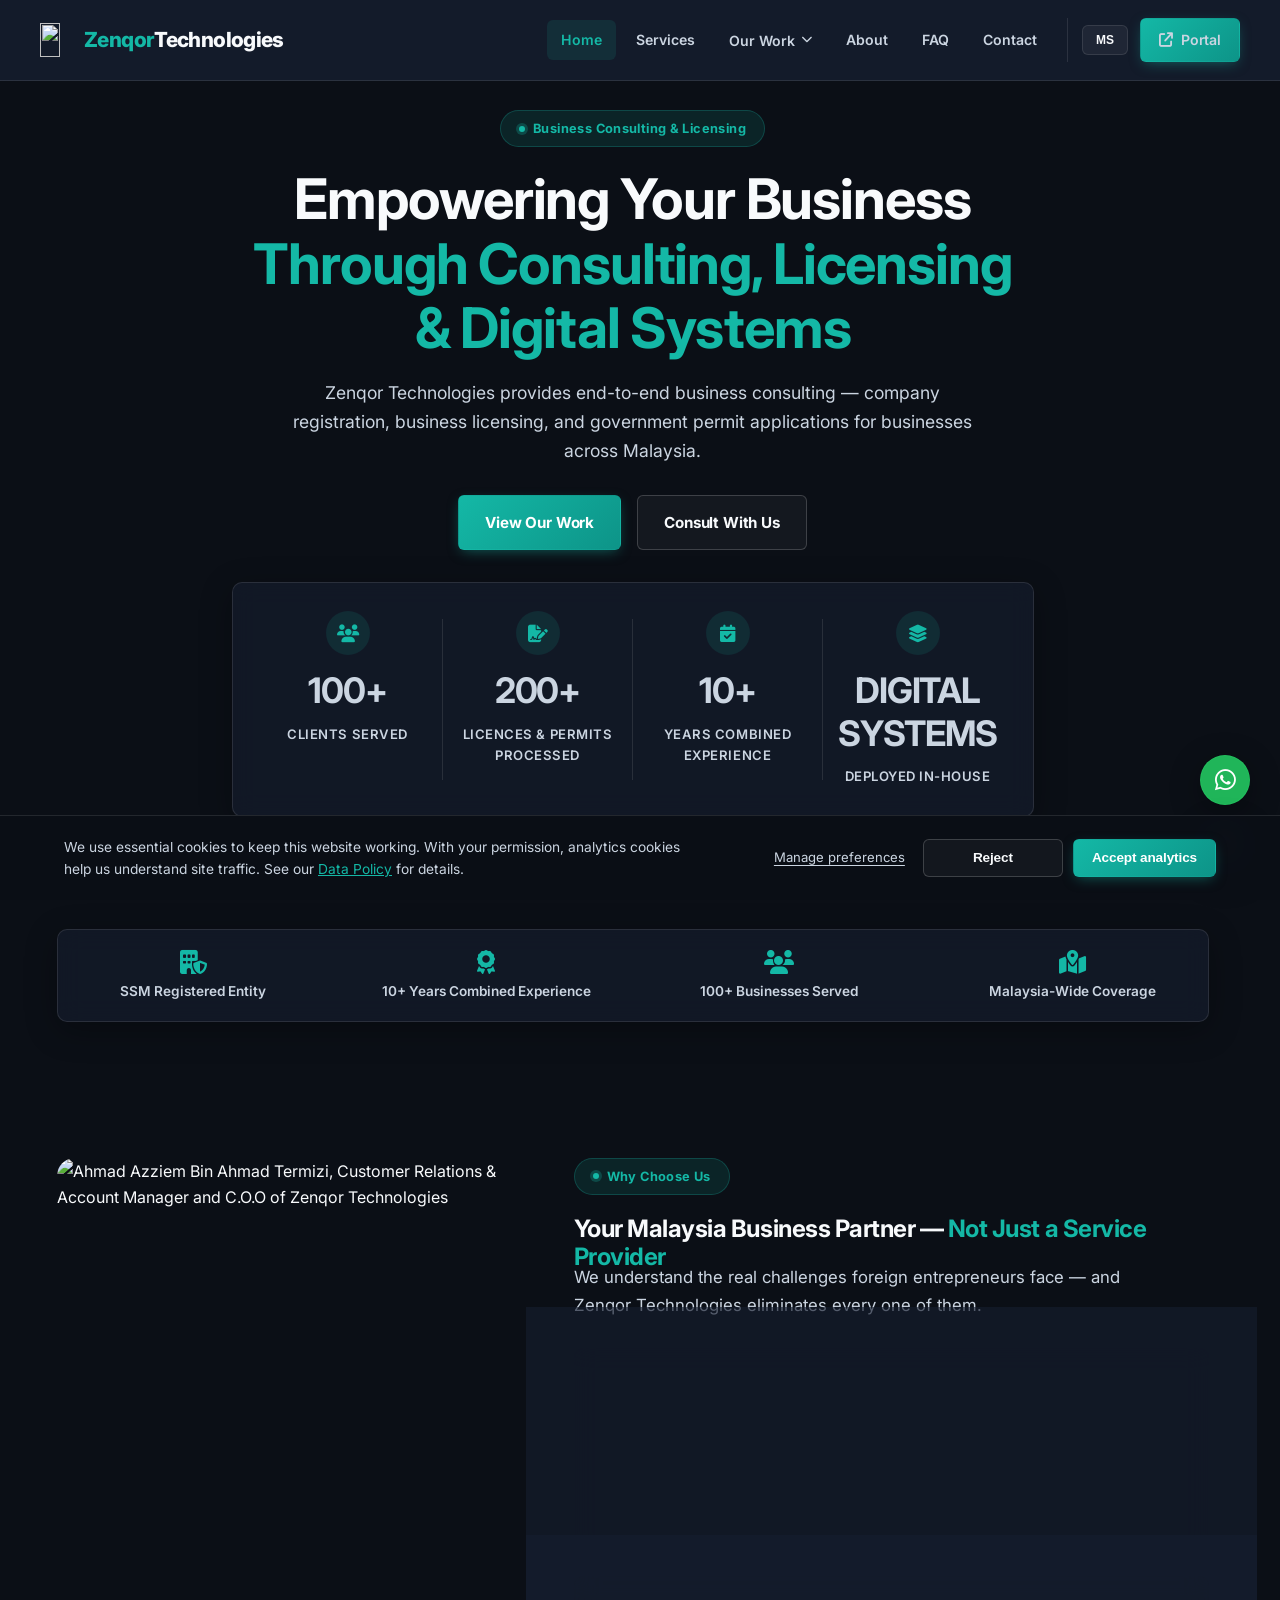
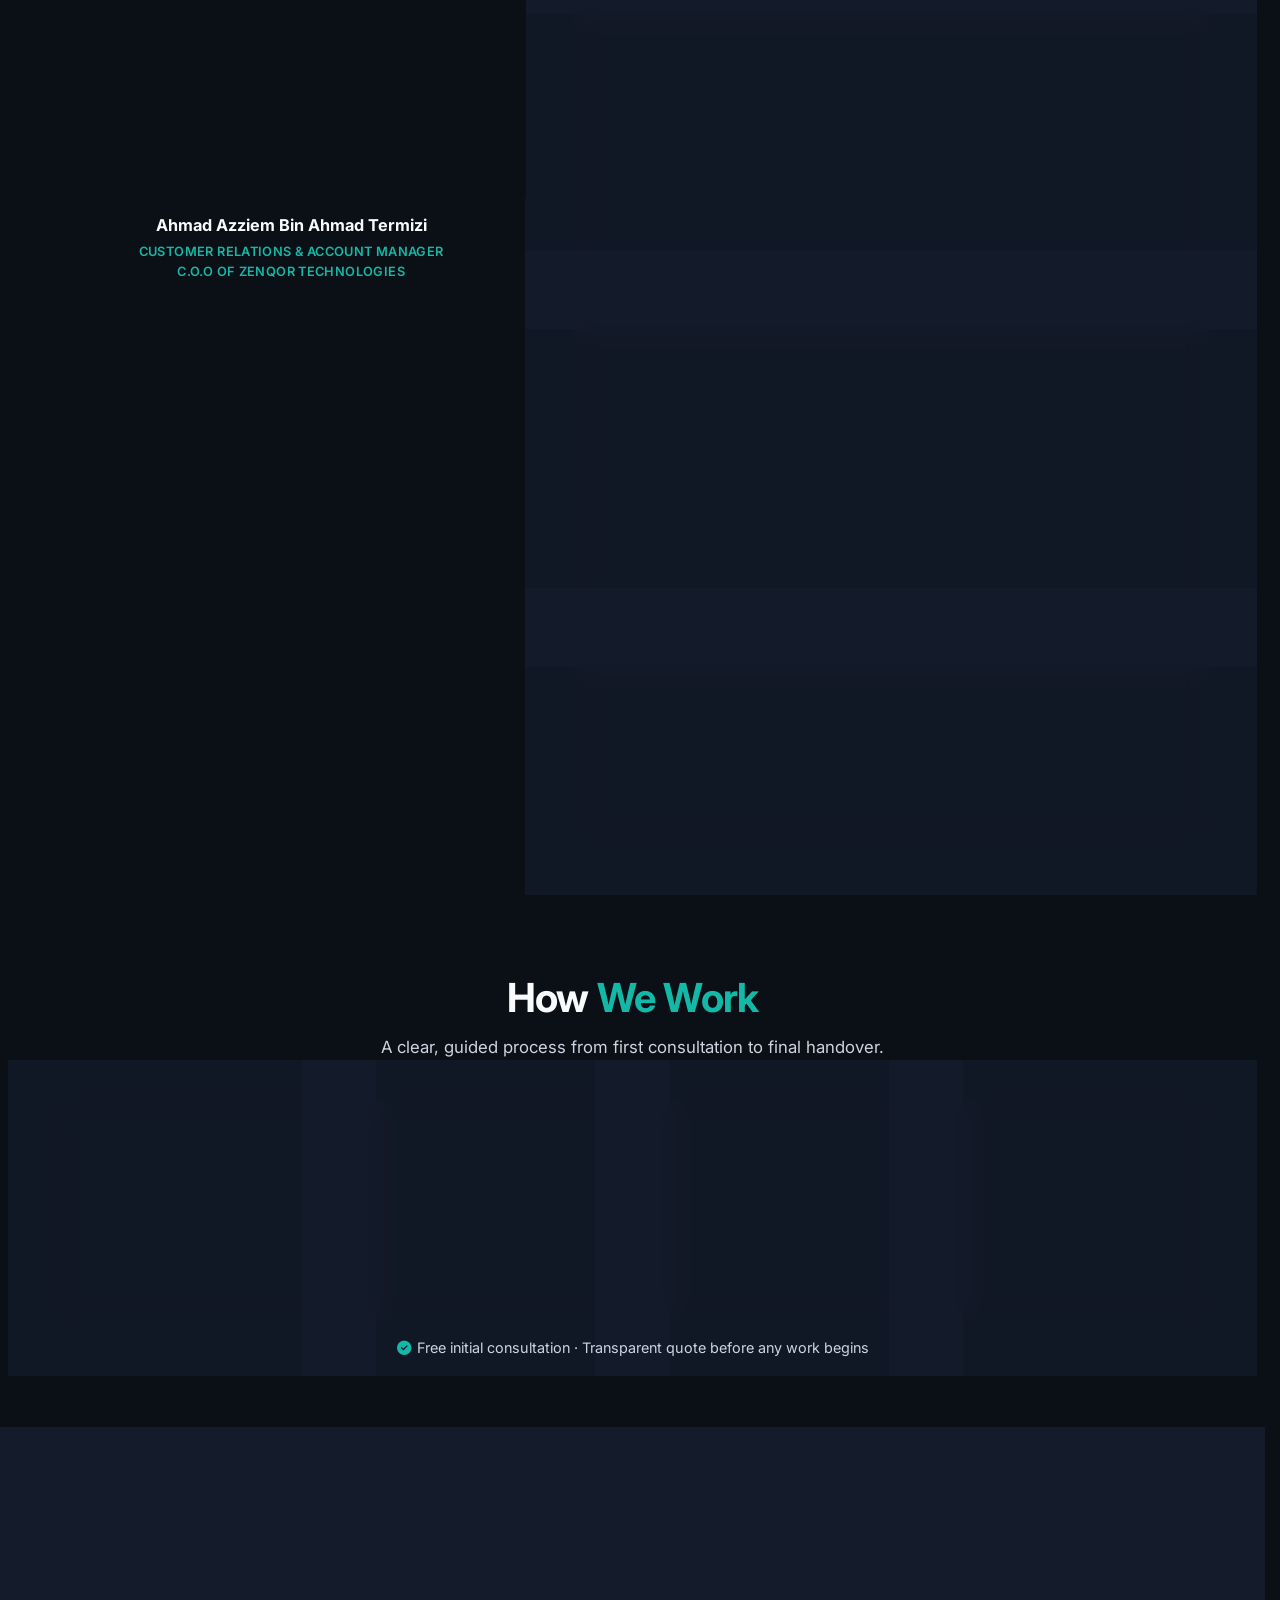
==== commit ea7ed1ca: "Install verified Google tag sitewide" ====
--- a/index.html
+++ b/index.html
@@ -30,10 +30,10 @@
         }
       } catch (error) { /* Storage may be unavailable in private browsing. */ }
     </script>
-    <script async src="https://www.googletagmanager.com/gtag/js?id=G-SXD7FVE8G9"></script>
+    <script async src="https://www.googletagmanager.com/gtag/js?id=G-MZE85GGM3K"></script>
     <script>
       gtag('js', new Date());
-      gtag('config', 'G-SXD7FVE8G9');
+      gtag('config', 'G-MZE85GGM3K');
     </script>
     <!-- Google Tag Manager -->
     <script>(function(w,d,s,l,i){w[l]=w[l]||[];w[l].push({'gtm.start':
--- a/styles.css
+++ b/styles.css
@@ -37,8 +37,13 @@
 /* =========================================
    2. RESET & TYPOGRAPHY & ACCESSIBILITY
    ========================================= */
-* { margin: 0; padding: 0; box-sizing: border-box; }
-html { scroll-behavior: smooth; }
+* { margin: 0; padding: 0; box-sizing: border-box; }
+html {
+    scroll-behavior: smooth;
+    /* Reserve the scrollbar gutter from the first paint so fixed-width header
+       content does not resize when the page becomes scrollable. */
+    scrollbar-gutter: stable;
+}
 
 /* Focus Visible for Keyboard Navigation (WCAG) */
 *:focus-visible {
@@ -164,8 +169,18 @@
 
 .lang-btn { background: rgba(255,255,255,0.05); border: 1px solid var(--border-color); color: var(--text-primary); padding: 7px 13px; border-radius: var(--radius-sm); cursor: pointer; font-weight: 700; font-size: 12px; transition: all 0.2s var(--ease); }
 .lang-btn:hover { border-color: var(--primary-blue); color: var(--primary-blue); background: var(--primary-soft); }
-.mobile-menu-btn { display: none; font-size: 1.4rem; cursor: pointer; color: var(--text-primary); background: none; border: none; padding: 5px; }
-.nav-actions { display: flex; align-items: center; gap: 12px; margin-left: 10px; padding-left: 14px; border-left: 1px solid var(--border-color); }
+.mobile-menu-btn { display: none; font-size: 1.4rem; cursor: pointer; color: var(--text-primary); background: none; border: none; padding: 5px; }
+.nav-actions { display: flex; align-items: center; gap: 12px; margin-left: 10px; padding-left: 14px; border-left: 1px solid var(--border-color); }
+
+/* Keep desktop header geometry stable while Malay/English labels and
+   CMS-managed navigation finish loading. The menu can still grow if a future
+   configuration genuinely needs more room. */
+@media (min-width: 1201px) {
+    .nav-links {
+        min-inline-size: 800px;
+        justify-content: flex-end;
+    }
+}
 
 /* =========================================
    5. BUTTONS & FORMS
@@ -226,13 +241,28 @@
 .contact-grid { display: grid; grid-template-columns: 1fr 1.5fr; gap: var(--space-lg); align-items: start; }
 .contact-info, .contact-form { padding: 32px 28px; }
 .contact-info h3 { font-size: 1.2rem; margin-bottom: 20px; }
-.contact-info h4 { font-size: 1rem; }
+.contact-info h4 { font-size: 1rem; }
+.legal-content h2 { color: var(--primary-blue); font-size: 1.05rem; margin: 26px 0 10px; }
+.legal-content h2:first-child { margin-top: 0; }
 .info-row { display: flex; align-items: flex-start; gap: 14px; margin-bottom: 16px; }
 .info-row i { font-size: 1.05rem; width: 20px; text-align: center; flex-shrink: 0; margin-top: 3px; }
 .info-row p { margin: 0; color: var(--text-secondary); }
-.info-row p a { color: inherit; }
-.info-row p a:hover { color: var(--primary-blue); }
-.info-row + hr { margin: 22px 0 16px; }
+.info-row p a { color: inherit; }
+.info-row p a:hover { color: var(--primary-blue); }
+.info-row + hr { margin: 22px 0 16px; }
+.contact-direct-actions { display: grid; grid-template-columns: repeat(2, minmax(0, 1fr)); gap: 10px; margin: -4px 0 28px 34px; }
+.contact-direct-action { display: flex; align-items: center; gap: 10px; min-width: 0; padding: 11px 12px; border: 1px solid var(--border-color); border-radius: var(--radius-sm); color: var(--text-primary); text-decoration: none; transition: border-color 0.2s var(--ease), background-color 0.2s var(--ease), transform 0.2s var(--ease); }
+.contact-direct-action:hover { transform: translateY(-2px); }
+.contact-direct-action i { width: 18px; flex-shrink: 0; font-size: 1.15rem; }
+.contact-direct-action span { display: grid; min-width: 0; gap: 1px; }
+.contact-direct-action strong { font-size: 0.78rem; line-height: 1.2; }
+.contact-direct-action small { color: var(--text-secondary); font-size: 0.7rem; line-height: 1.3; white-space: nowrap; }
+.contact-direct-action-chat { background: rgba(37, 211, 102, 0.08); border-color: rgba(37, 211, 102, 0.36); }
+.contact-direct-action-chat i { color: #25D366; }
+.contact-direct-action-chat:hover { border-color: #25D366; background: rgba(37, 211, 102, 0.15); }
+.contact-direct-action-call { background: var(--primary-soft); border-color: rgba(20, 184, 166, 0.36); }
+.contact-direct-action-call i { color: var(--primary-blue); }
+.contact-direct-action-call:hover { border-color: var(--primary-blue); background: rgba(20, 184, 166, 0.2); }
 
 .service-card, .tech-category { padding: 30px 26px; }
 .icon-lg {
@@ -531,11 +561,12 @@
 /* Small phones (iPhone SE/older Android, ~320-480px wide) — tighten container
    padding and shrink the logo just enough that "ZenqorTechnologies" + the
    hamburger button never fight for space in the fixed top bar. */
-@media (max-width: 480px) {
+@media (max-width: 480px) {
     .container { padding: 0 16px; }
     .logo-text { font-size: 1.08rem; }
     .nav-logo-img { height: 28px; width: auto; margin-right: 8px; }
-    .nav-container { min-height: 68px; gap: 6px; }
+    .nav-container { min-height: 68px; gap: 6px; }
+    .contact-direct-actions { grid-template-columns: 1fr; margin-left: 0; }
     .hero-inner, .hero { padding-top: 100px; }
     .service-card, .tech-category, .contact-info, .contact-form { padding: 22px 18px; }
     .port-content { padding: 16px; }
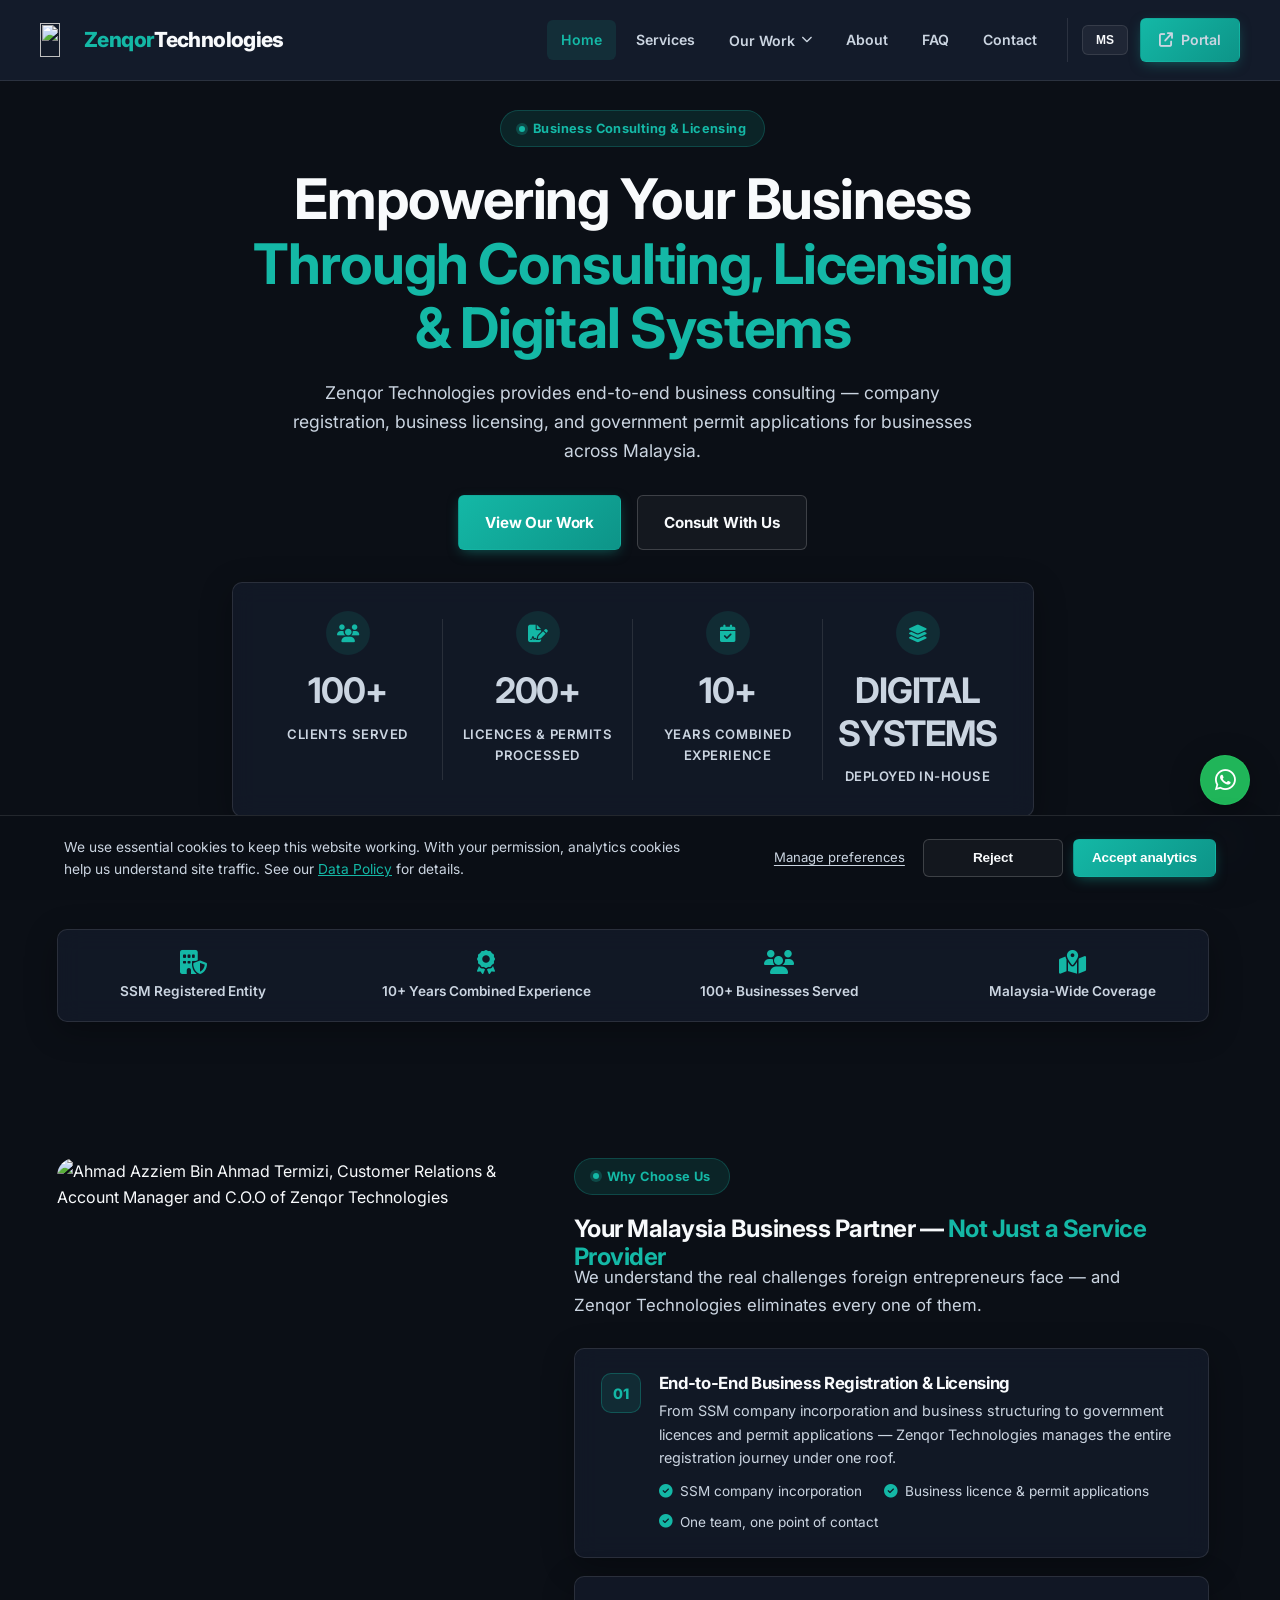
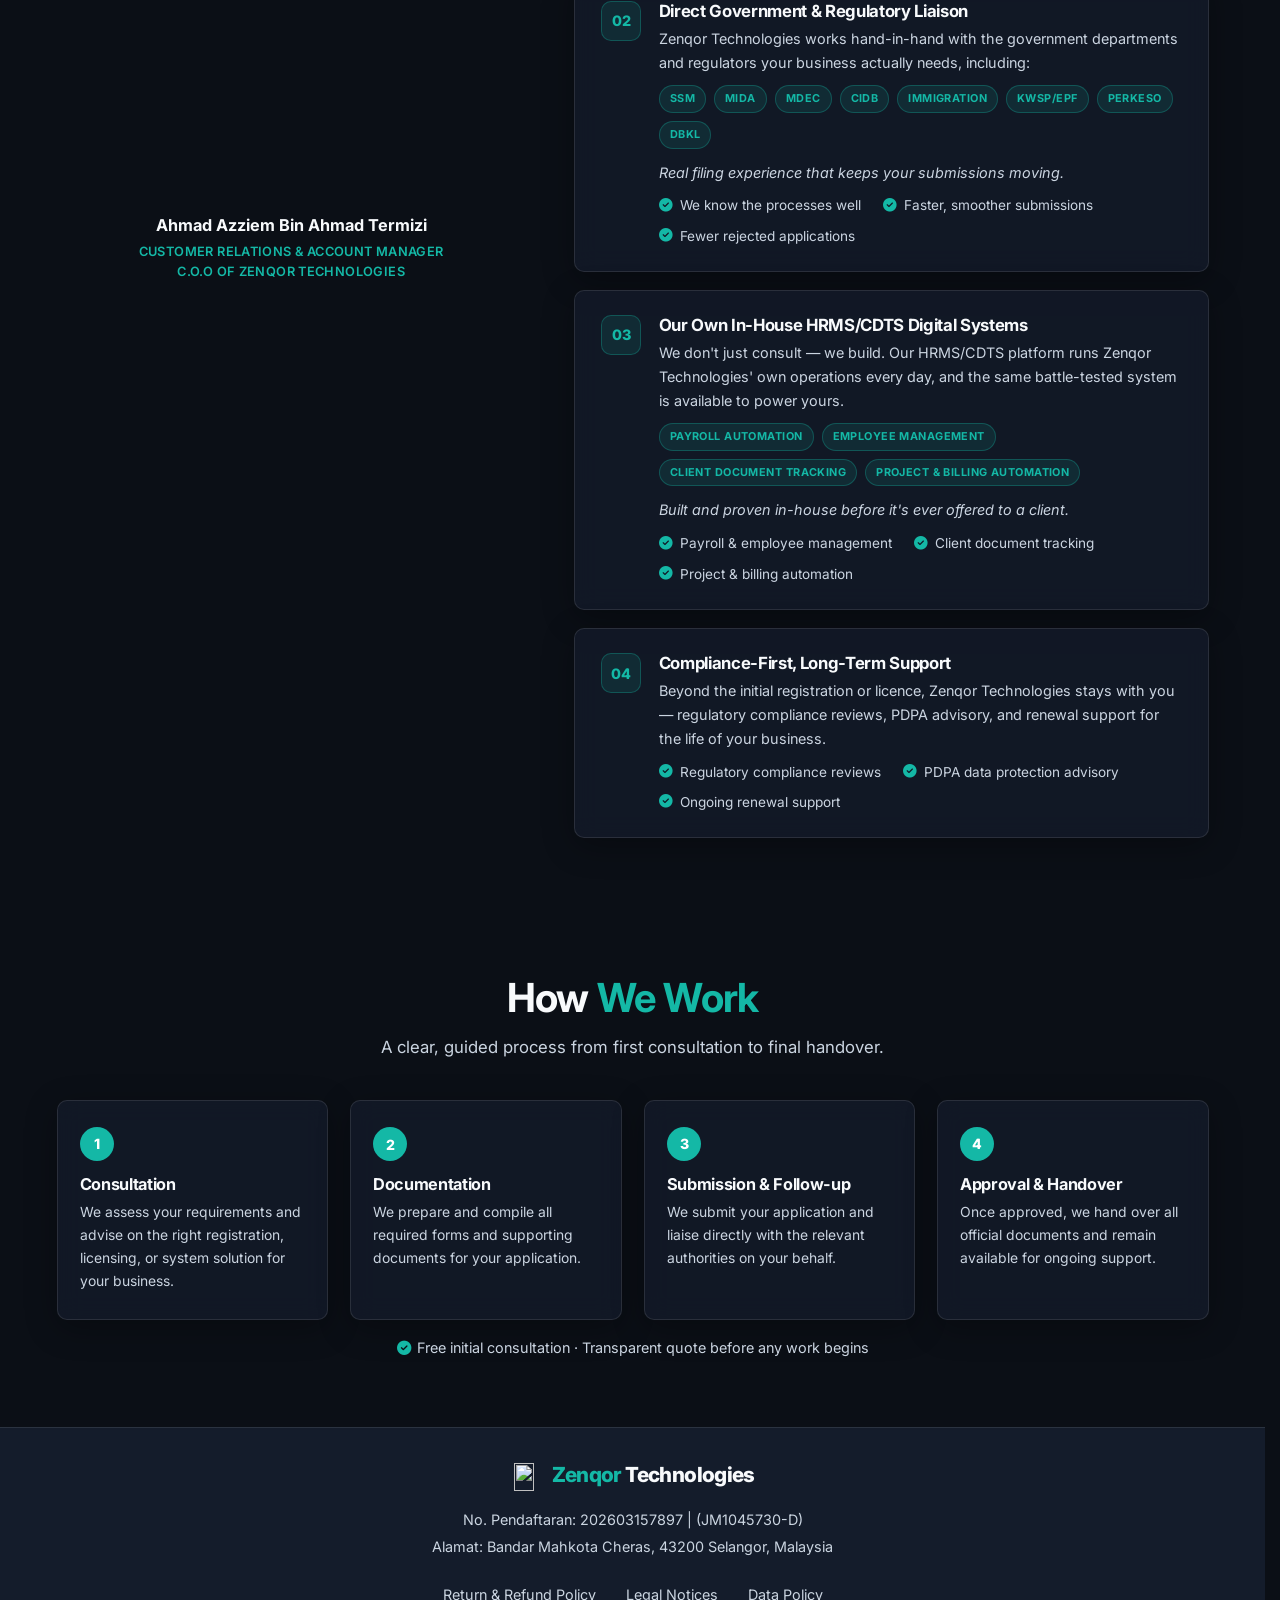
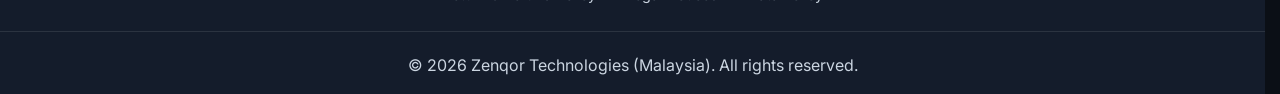
==== commit 2f6d98a3: "Align sitewide consent mode with Google guidance" ====
--- a/index.html
+++ b/index.html
@@ -24,9 +24,11 @@
         'analytics_storage': 'denied',
         'wait_for_update': 500
       });
+      gtag('set', 'url_passthrough', true);
+      gtag('set', 'ads_data_redaction', true);
       try {
         if (localStorage.getItem('zenqor-cookie-consent') === 'accepted') {
-          gtag('consent', 'update', { 'analytics_storage': 'granted' });
+          gtag('consent', 'update', { 'ad_storage': 'denied', 'ad_user_data': 'denied', 'ad_personalization': 'denied', 'analytics_storage': 'granted' });
         }
       } catch (error) { /* Storage may be unavailable in private browsing. */ }
     </script>
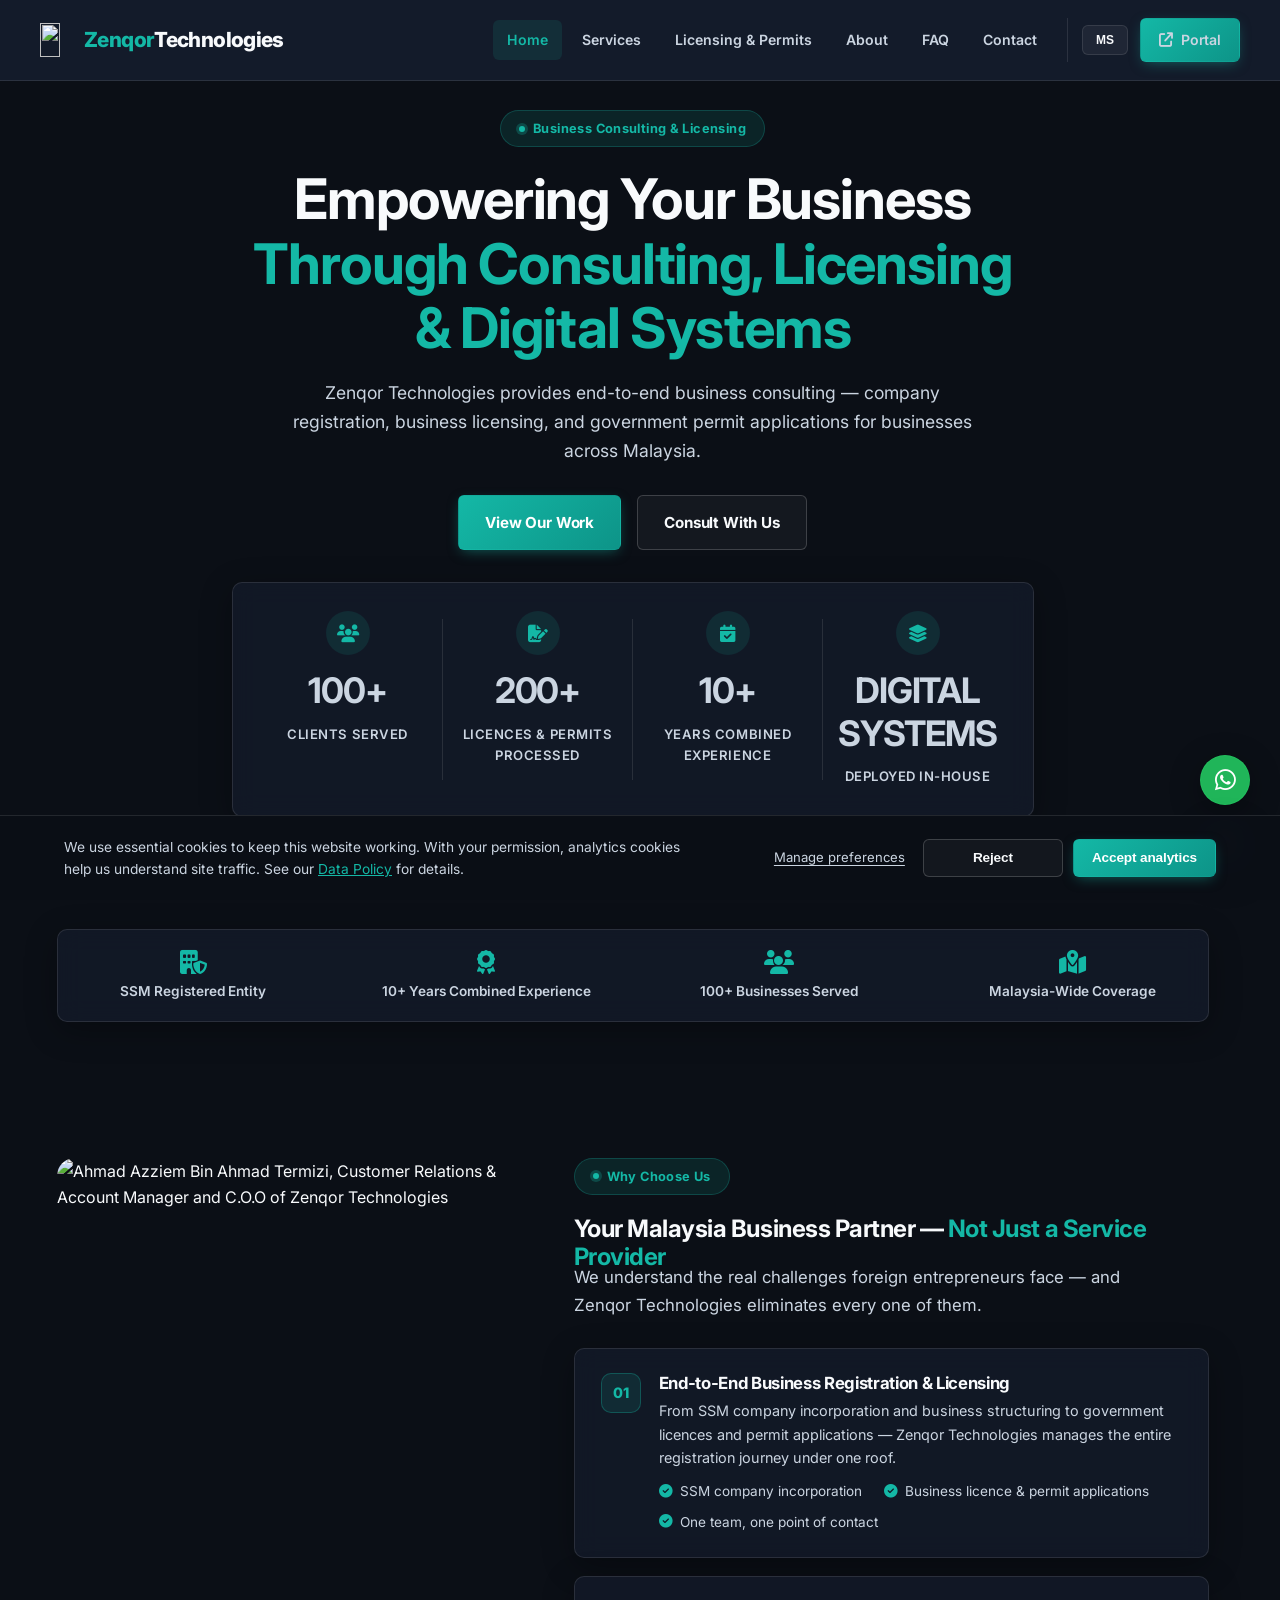
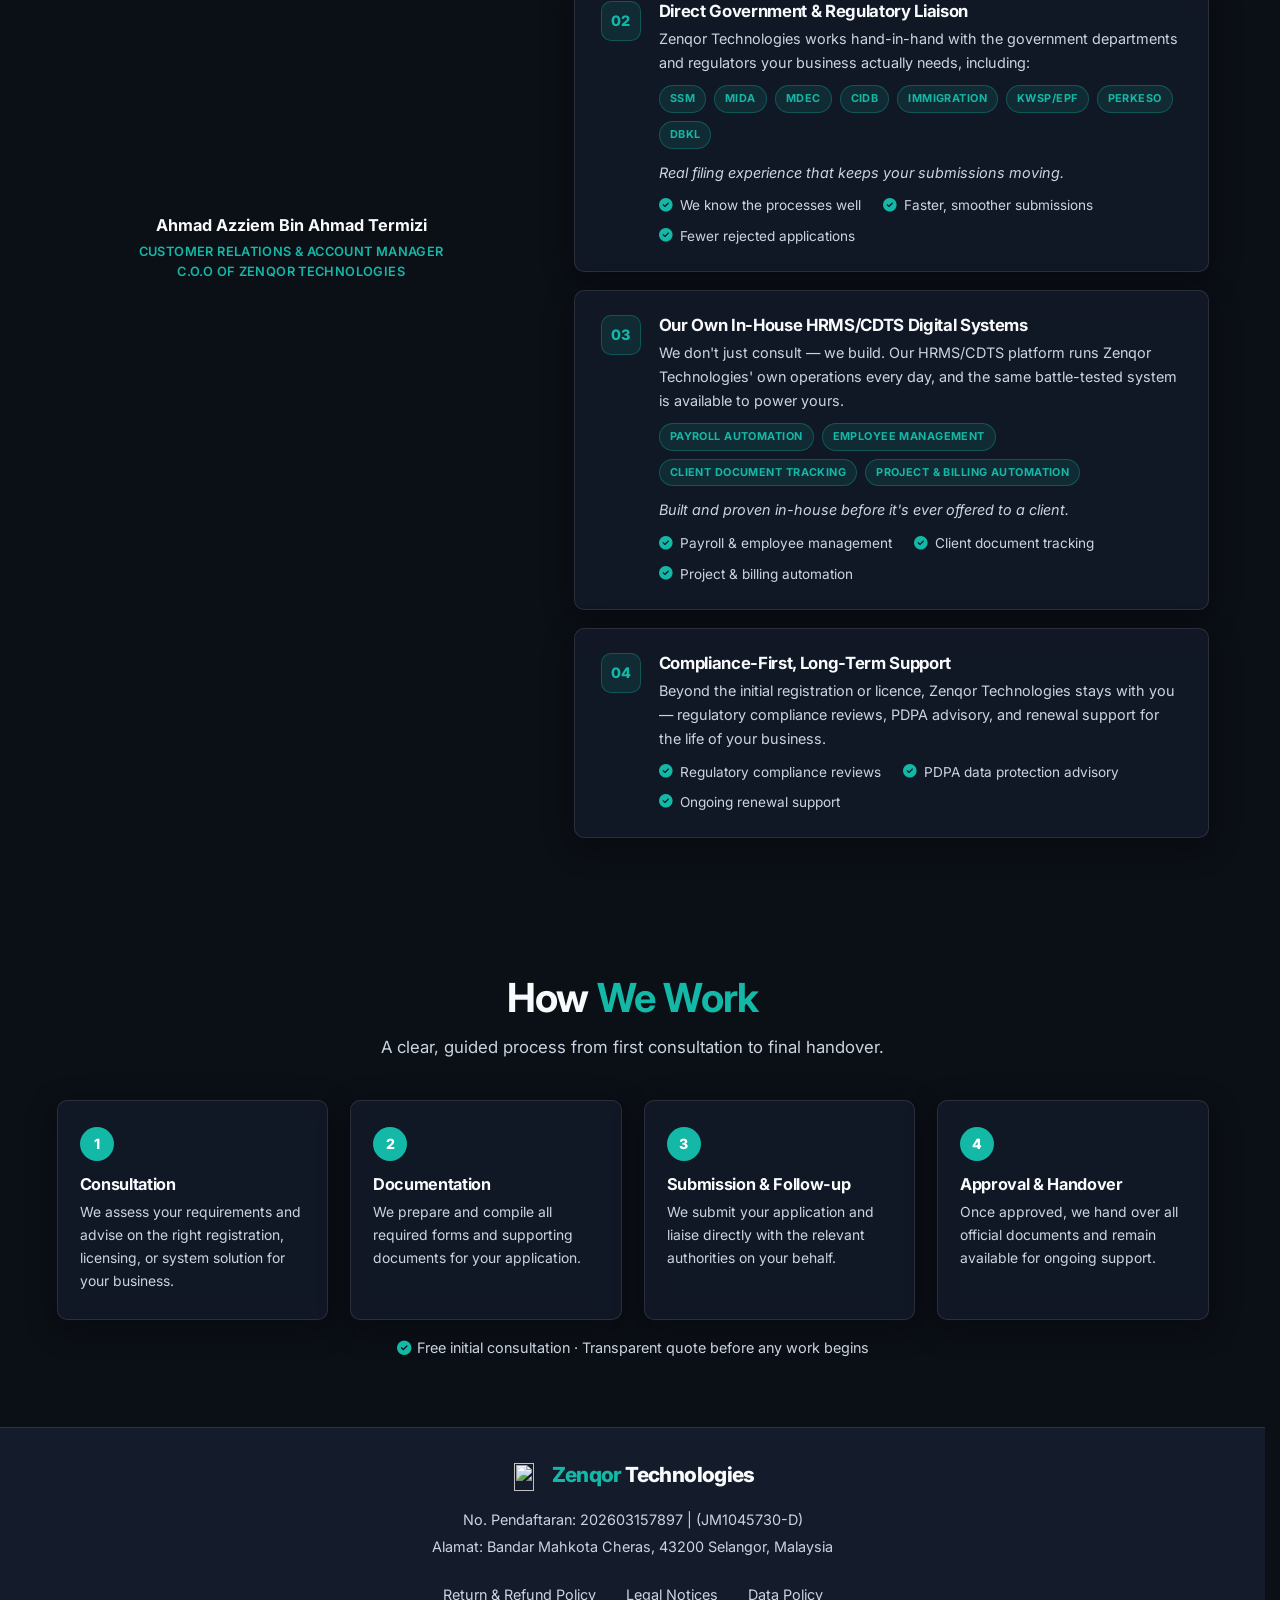
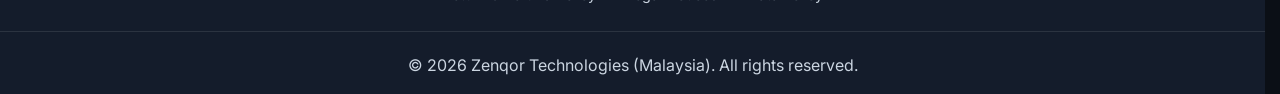
==== commit 52b4e979: "Retire Our Client and flatten Our Work into one nav link The Our Work dropdown held two entries. Wit" ====
--- a/index.html
+++ b/index.html
@@ -119,15 +119,7 @@
             <nav class="nav-links" aria-label="Main Navigation">
                 <a href="index.html" class="nav-current" data-i18n="nav_home">Home</a>
                 <a href="services.html" data-i18n="nav_services">Services</a>
-                <div class="nav-item-dropdown">
-                    <button class="dropdown-toggle" data-target="portfolio-menu" aria-haspopup="true" aria-expanded="false">
-                        <span data-i18n="nav_portfolio">Our Work</span> <i class="fas fa-chevron-down" style="font-size: 0.8em;"></i>
-                    </button>
-                    <div class="dropdown-menu" id="portfolio-menu" role="menu">
-                        <a href="licensing_permit.html" role="menuitem" data-i18n="nav_port_gaming">Licensing & Permits</a>
-                        <a href="portfolio-web.html" role="menuitem" data-i18n="nav_port_web">Our Client</a>
-                    </div>
-                </div>
+                <a href="licensing_permit.html" data-i18n="nav_port_gaming">Licensing & Permits</a>
                 <a href="about.html" data-i18n="nav_about">About</a>
                 <a href="faq.html" data-i18n="nav_faq">FAQ</a>
                 <a href="contact.html" data-i18n="nav_contact">Contact</a>
@@ -148,7 +140,7 @@
                 <h1 data-i18n="hero_title">Empowering Your Business <br><span class='text-primary'>Through Consulting, Licensing & Digital Systems</span></h1>
                 <p class="hero-sub" data-i18n="hero_sub">Zenqor Technologies provides end-to-end business consulting — company registration, business licensing, and government permit applications for businesses across Malaysia.</p>
                 <div class="hero-actions">
-                    <a href="portfolio-web.html" class="btn btn-primary" data-i18n="btn_portfolio">View Our Work</a>
+                    <a href="licensing_permit.html" class="btn btn-primary" data-i18n="btn_portfolio">View Our Work</a>
                     <a href="contact.html" class="btn btn-outline" data-i18n="btn_contact">Consult With Us</a>
                 </div>
 
--- a/styles.css
+++ b/styles.css
@@ -296,23 +296,15 @@
 .port-meta { font-size: 0.8rem; font-weight: 600; color: var(--primary-blue); margin: 4px 0 10px; }
 
 /* =========================================
-   2b. OUR CLIENTS — COMPACT GRID + MEDIA GALLERY + LIGHTBOX
-   Scoped to .our-clients-grid (portfolio-web.html only) so licensing_permit.html /
-   portfolio-gaming.html, which reuse the base .portfolio-grid/.portfolio-item/.tag
-   classes, are completely unaffected.
-   ========================================= */
-.our-clients-grid { grid-template-columns: repeat(auto-fill, minmax(250px, 1fr)); gap: var(--space-sm); }
-.our-clients-grid .portfolio-item { border-radius: var(--radius-md); }
-.our-clients-grid .port-img-wrap { aspect-ratio: 4 / 3; cursor: pointer; }
-.our-clients-grid .port-img-wrap.orientation-portrait { aspect-ratio: 3 / 4; }
-.our-clients-grid .port-img-wrap.orientation-square { aspect-ratio: 1 / 1; }
+   2b. OUR CLIENTS — MEDIA GALLERY + LIGHTBOX
+   ========================================= */
+/* Our Client renders on the same base .portfolio-grid / .portfolio-item / .tag
+   styles as licensing_permit.html, so the two pages read as one design. The
+   only rules left here are the ones that exist because this page opens a media
+   lightbox — the cards themselves are deliberately not styled differently. */
+.our-clients-grid .port-img-wrap { cursor: pointer; }
+.our-clients-grid .port-img { transition: transform 0.45s var(--ease); }
 .our-clients-grid .port-img-wrap:hover .port-img { transform: scale(1.045); }
-.our-clients-grid .port-img { transition: transform 0.45s var(--ease); }
-.our-clients-grid .port-content { padding: 16px 18px 18px; }
-.our-clients-grid .tag { margin-bottom: 8px; font-size: 0.68rem; padding: 4px 10px; }
-.our-clients-grid .portfolio-item h3 { font-size: 1.02rem; line-height: 1.35; }
-.our-clients-grid .port-meta { margin: 2px 0 6px; font-size: 0.76rem; }
-.our-clients-grid .portfolio-item p:not(.port-meta) { font-size: 0.85rem; line-height: 1.55; }
 
 /* Media-count badge + play icon overlay, shown on the cover thumbnail when an
    item has 2+ attached media files (see renderGrid() in portfolio-web.html). */
@@ -533,10 +525,9 @@
     .why-choose-media-frame { max-height: 420px; }
     /* Tablet (iPad-width) comfort pass: the 4-up tech grid and 3-up portfolio
        grid get cramped between 769-1024px, so drop to 2 columns here. Excludes
-       .our-clients-grid (portfolio-web.html), which already handles its own
-       responsive columns via auto-fill. */
+       grid get cramped between 769-1024px, so drop to 2 columns here. */
     .tech-stack-container { grid-template-columns: repeat(2, 1fr); }
-    .portfolio-grid:not(.our-clients-grid) { grid-template-columns: repeat(2, 1fr); }
+    .portfolio-grid { grid-template-columns: repeat(2, 1fr); }
     .contact-grid { grid-template-columns: 1fr; }
 }
 
@@ -570,7 +561,6 @@
     .hero-inner, .hero { padding-top: 100px; }
     .service-card, .tech-category, .contact-info, .contact-form { padding: 22px 18px; }
     .port-content { padding: 16px; }
-    .our-clients-grid .port-content { padding: 14px 16px 16px; }
 }
 
 .nav-logo-img { height: 34px; width: auto; margin-right: 10px; vertical-align: middle; }
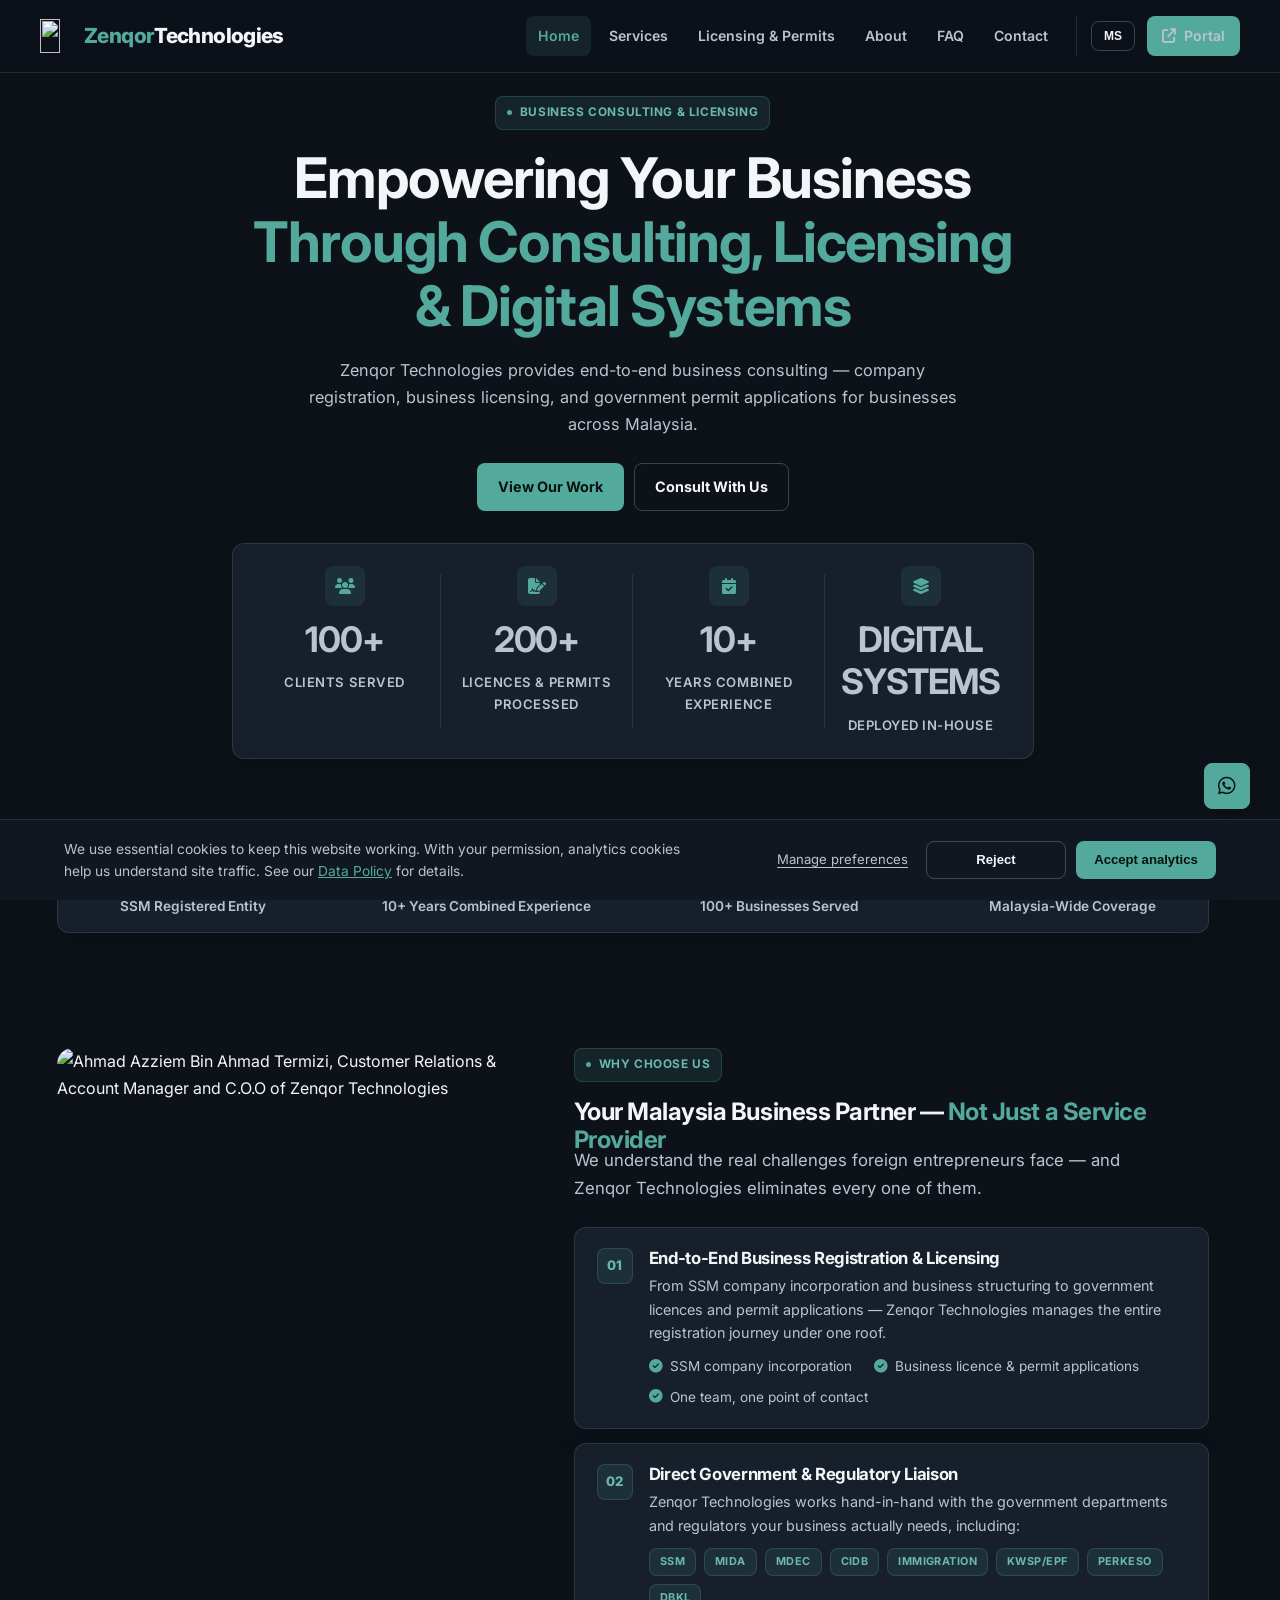
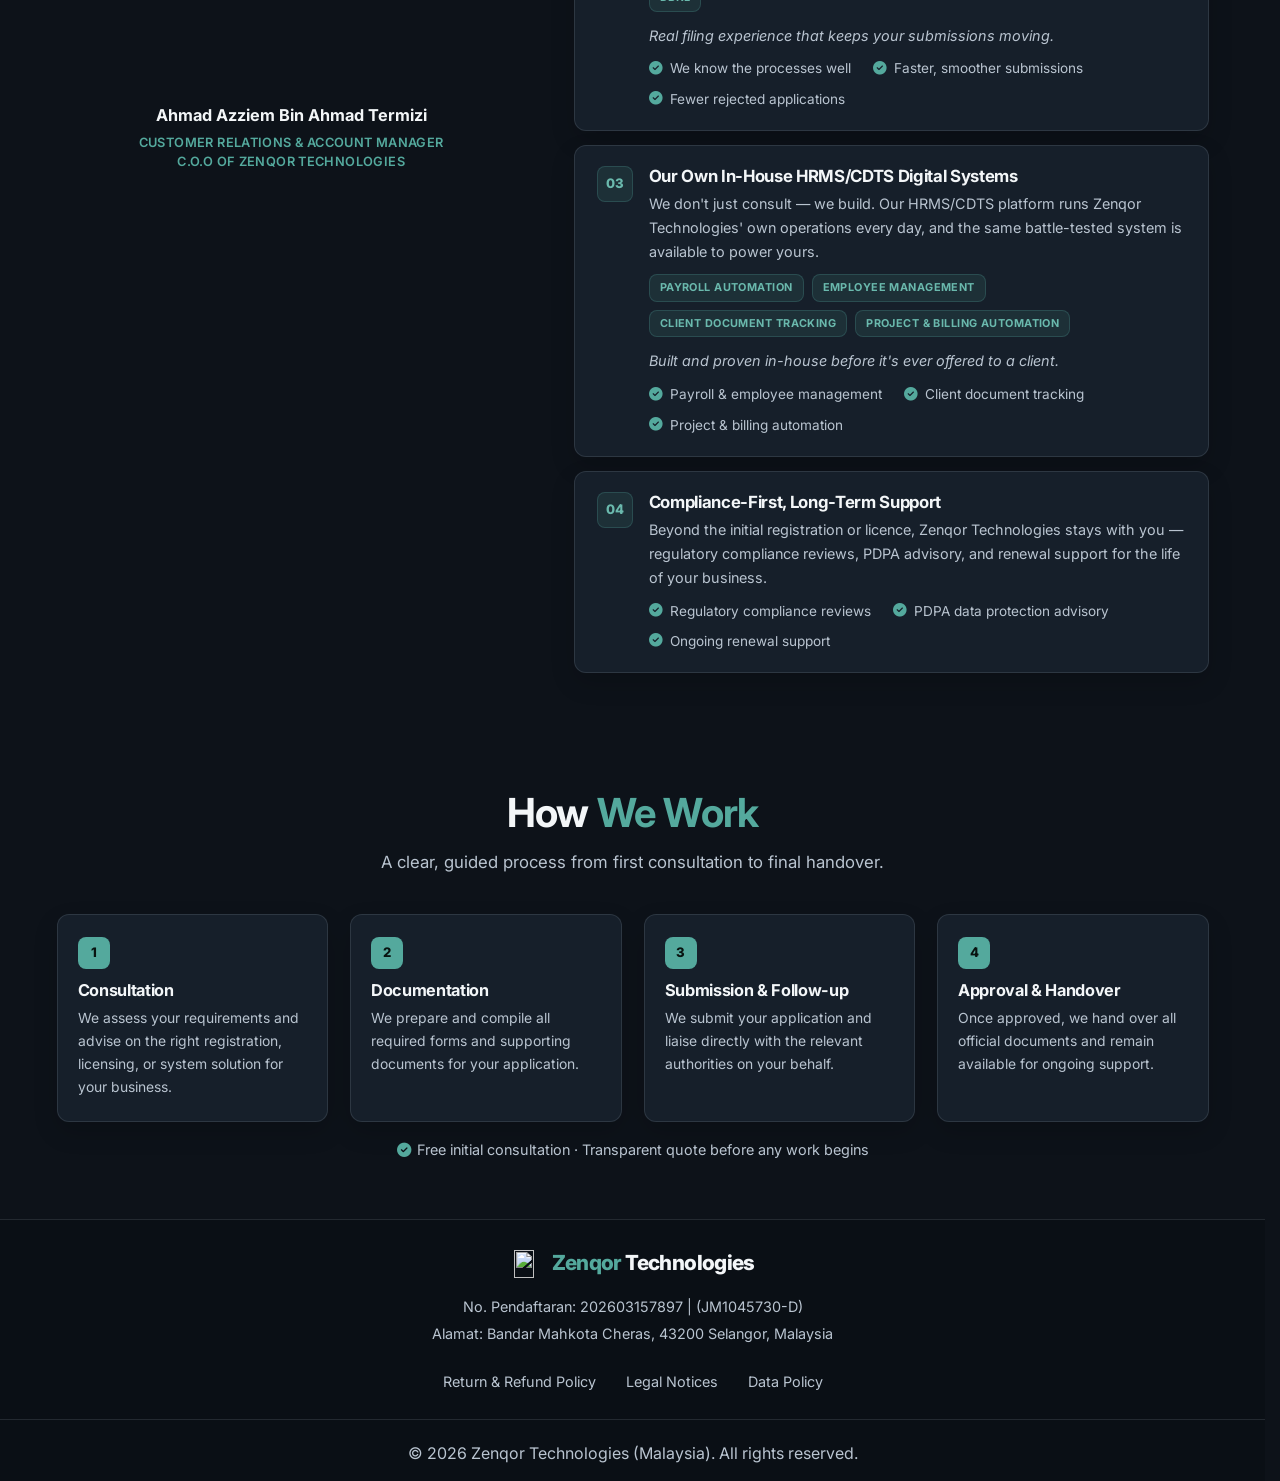
==== commit 67b93fe4: "Point the Portal button at www.hrconnect.zenqor.com.my Every page's header carries a Portal button, " ====
--- a/index.html
+++ b/index.html
@@ -126,7 +126,7 @@
 
                 <div class="nav-actions">
                     <button id="lang-toggle" class="lang-btn" aria-label="Toggle Language">EN</button>
-                    <a href="https://www.hrct.portal.zenqor.com.my/" target="_blank" rel="noopener noreferrer" class="btn btn-primary btn-sm" aria-label="Open HRMS/CDTS Portal (opens in a new tab)"><i class="fas fa-arrow-up-right-from-square"></i>Portal</a>
+                    <a href="https://www.hrconnect.zenqor.com.my/" target="_blank" rel="noopener noreferrer" class="btn btn-primary btn-sm" aria-label="Open HRMS/CDTS Portal (opens in a new tab)"><i class="fas fa-arrow-up-right-from-square"></i>Portal</a>
                 </div>
             </nav>
             <button class="mobile-menu-btn" aria-label="Open Mobile Menu" aria-expanded="false"><i class="fas fa-bars"></i></button>
--- a/styles.css
+++ b/styles.css
@@ -1,28 +1,29 @@
-/* =========================================
-   1. VARIABLES & KORPORAT THEME (MATURE GLASSMORPHISM)
-   ========================================= */
-   :root {
-    --bg-color: #0B0F16;
-    --bg-alt: rgba(22, 30, 46, 0.3);
-    --surface-color: rgba(22, 30, 46, 0.65);
-    --surface-color-soft: rgba(22, 30, 46, 0.4);
-    --text-primary: #F8FAFC;
-    --text-secondary: #CBD5E1;
-    --text-muted: #94A3B8;
-    --primary-blue: #14B8A6;
-    --primary-hover: #2DD4BF;
-    --primary-soft: rgba(20, 184, 166, 0.12);
-    --accent-cyan: #F2764F;
-    --highlight-amber: #E8B44C;
-
-    --border-color: rgba(255, 255, 255, 0.1);
-    --border-color-strong: rgba(255, 255, 255, 0.18);
-    --card-shadow: 0 8px 32px 0 rgba(0, 0, 0, 0.3);
-    --hover-shadow: 0 16px 40px -8px rgba(20, 184, 166, 0.35);
-
-    --radius-sm: 6px;
-    --radius-md: 10px;
-    --radius-lg: 18px;
+/* =========================================
+   1. VARIABLES & CORPORATE THEME
+   Calm, compact surfaces with one restrained accent colour.
+   ========================================= */
+   :root {
+    --bg-color: #0d1219;
+    --bg-alt: #111923;
+    --surface-color: #161f2a;
+    --surface-color-soft: #131b25;
+    --text-primary: #f3f6f8;
+    --text-secondary: #b9c4d0;
+    --text-muted: #8391a1;
+    --primary-blue: #54a99d;
+    --primary-hover: #6ab9ad;
+    --primary-soft: rgba(84, 169, 157, 0.12);
+    --accent-cyan: #54a99d;
+    --highlight-amber: #cda861;
+
+    --border-color: rgba(184, 198, 211, 0.14);
+    --border-color-strong: rgba(184, 198, 211, 0.28);
+    --card-shadow: 0 10px 24px rgba(0, 0, 0, 0.16);
+    --hover-shadow: 0 14px 28px rgba(0, 0, 0, 0.22);
+
+    --radius-sm: 8px;
+    --radius-md: 12px;
+    --radius-lg: 16px;
     --radius-pill: 999px;
 
     --space-xs: 8px;
@@ -52,10 +53,10 @@
     border-radius: 4px;
 }
 
-body {
+body {
     font-family: 'Inter', sans-serif;
     background-color: var(--bg-color);
-    background-image: linear-gradient(rgba(11, 15, 22, 0.88), rgba(11, 15, 22, 0.88)), url('zenqorr.png');
+    background-image: linear-gradient(rgba(13, 18, 25, 0.96), rgba(13, 18, 25, 0.98)), url('zenqorr.png');
     background-size: cover;
     background-position: center;
     background-attachment: fixed;
@@ -67,7 +68,7 @@
 h1, h2, h3, h4 { font-weight: 700; letter-spacing: -0.02em; color: var(--text-primary); line-height: 1.2; }
 p { color: var(--text-secondary); }
 .container { max-width: 1200px; margin: 0 auto; padding: 0 24px; }
-.section-padding { padding: clamp(36px, 5.5vw, 68px) 0; }
+.section-padding { padding: clamp(34px, 4.5vw, 60px) 0; }
 .bg-alt { background-color: var(--bg-alt); }
 .text-primary { color: var(--primary-blue); }
 .text-accent { color: var(--accent-cyan); }
@@ -77,22 +78,20 @@
 /* =========================================
    3. KAD KORPORAT (GLASS EFFECT)
    ========================================= */
-.card-style {
-    background: var(--surface-color);
-    border: 1px solid var(--border-color);
-    box-shadow: var(--card-shadow);
-    border-radius: var(--radius-md);
-    backdrop-filter: blur(12px);
-    -webkit-backdrop-filter: blur(12px);
-    transition: transform 0.3s var(--ease), box-shadow 0.3s var(--ease), border-color 0.3s var(--ease);
-}
-.card-style:hover {
-    border-color: var(--border-color-strong);
-}
-.hover-up:hover {
-    transform: translateY(-6px);
-    box-shadow: var(--hover-shadow);
-}
+.card-style {
+    background: var(--surface-color);
+    border: 1px solid var(--border-color);
+    box-shadow: var(--card-shadow);
+    border-radius: var(--radius-md);
+    transition: transform 0.2s var(--ease), box-shadow 0.2s var(--ease), border-color 0.2s var(--ease);
+}
+.card-style:hover {
+    border-color: var(--border-color-strong);
+}
+.hover-up:hover {
+    transform: translateY(-3px);
+    box-shadow: var(--hover-shadow);
+}
 
 /* Eyebrow label used above section/page titles for a consistent visual rhythm */
 .eyebrow {
@@ -117,15 +116,15 @@
 /* =========================================
    4. NAVIGATION BAR, LOGO & DROPDOWN POP-UP
    ========================================= */
-.navbar {
+.navbar {
     position: fixed; top: 0; width: 100%; z-index: 1000;
-    background: rgba(22, 30, 46, 0.85);
-    backdrop-filter: blur(16px);
-    -webkit-backdrop-filter: blur(16px);
+    background: rgba(13, 18, 25, 0.96);
+    backdrop-filter: blur(10px);
+    -webkit-backdrop-filter: blur(10px);
     border-bottom: 1px solid var(--border-color);
     transition: border-color 0.3s var(--ease), background-color 0.3s var(--ease);
 }
-.nav-container { display: flex; justify-content: space-between; align-items: center; min-height: 80px; padding: 8px 0; gap: 10px; }
+.nav-container { display: flex; justify-content: space-between; align-items: center; min-height: 72px; padding: 7px 0; gap: 10px; }
 
 .logo-nav { display: flex; align-items: center; position: relative; z-index: 1; white-space: nowrap; flex-shrink: 0;}
 .logo-text { font-size: 1.3rem; font-weight: 800; color: var(--text-primary); text-decoration: none; letter-spacing: -0.03em; transition: opacity 0.2s var(--ease); }
@@ -133,31 +132,31 @@
 
 .nav-links { display: flex; gap: 6px; align-items: center; position: relative; z-index: 10; white-space: nowrap; }
 .nav-links a, .nav-links button.dropdown-toggle { color: var(--text-secondary); text-decoration: none; font-size: 0.88rem; font-weight: 600; transition: color 0.2s var(--ease), background-color 0.2s var(--ease); }
-.nav-links > a { padding: 8px 14px; border-radius: var(--radius-sm); position: relative; }
+.nav-links > a { padding: 8px 12px; border-radius: var(--radius-sm); position: relative; }
 .nav-links > a:hover { color: var(--text-primary); background-color: rgba(255, 255, 255, 0.06); }
 .nav-links > a.nav-current { color: var(--primary-blue); background-color: var(--primary-soft); }
 
 .nav-item-dropdown { position: relative; display: inline-block; }
-.dropdown-toggle { outline: none; background: none; border: none; font-family: inherit; font-size: 0.88rem; padding: 8px 14px; border-radius: var(--radius-sm); display: flex; align-items: center; gap: 6px; color: var(--text-secondary); font-weight: 600; cursor: pointer; }
+.dropdown-toggle { outline: none; background: none; border: none; font-family: inherit; font-size: 0.88rem; padding: 8px 12px; border-radius: var(--radius-sm); display: flex; align-items: center; gap: 6px; color: var(--text-secondary); font-weight: 600; cursor: pointer; }
 .dropdown-toggle:hover { color: var(--text-primary); background-color: rgba(255, 255, 255, 0.06); }
 .dropdown-toggle.nav-current { color: var(--primary-blue); background-color: var(--primary-soft); }
 .dropdown-toggle i { transition: transform 0.2s var(--ease); }
 .dropdown-toggle[aria-expanded="true"] i { transform: rotate(180deg); }
 
-.dropdown-menu {
+.dropdown-menu {
     display: none; position: absolute; top: 100%; left: 50%; transform: translateX(-50%);
-    background-color: rgba(22, 30, 46, 0.92);
+    background-color: #161f2a;
     backdrop-filter: blur(16px);
     -webkit-backdrop-filter: blur(16px);
     min-width: 230px;
-    box-shadow: 0 20px 40px -10px rgba(0, 0, 0, 0.55);
+    box-shadow: 0 16px 30px -12px rgba(0, 0, 0, 0.58);
     border: 1px solid var(--border-color);
     border-radius: var(--radius-md); z-index: 1001; text-align: left; padding: 8px; margin-top: 14px;
 }
 .dropdown-menu::before {
     content: ''; position: absolute; top: -6px; left: 50%; transform: translateX(-50%) rotate(45deg);
     width: 12px; height: 12px;
-    background-color: rgba(22, 30, 46, 0.92);
+    background-color: #161f2a;
     border-left: 1px solid var(--border-color); border-top: 1px solid var(--border-color); z-index: 1;
 }
 .dropdown-menu a { display: block; padding: 11px 16px; border-radius: var(--radius-sm); color: var(--text-primary); font-weight: 500; font-size: 0.88rem; line-height: 1.5; position: relative; z-index: 2; transition: background-color 0.2s var(--ease), color 0.2s var(--ease); }
@@ -167,7 +166,7 @@
 
 @keyframes fadeInDown { from { opacity: 0; transform: translate(-50%, -8px); } to { opacity: 1; transform: translate(-50%, 0); } }
 
-.lang-btn { background: rgba(255,255,255,0.05); border: 1px solid var(--border-color); color: var(--text-primary); padding: 7px 13px; border-radius: var(--radius-sm); cursor: pointer; font-weight: 700; font-size: 12px; transition: all 0.2s var(--ease); }
+.lang-btn { background: transparent; border: 1px solid var(--border-color-strong); color: var(--text-primary); padding: 7px 12px; border-radius: var(--radius-sm); cursor: pointer; font-weight: 700; font-size: 12px; transition: all 0.2s var(--ease); }
 .lang-btn:hover { border-color: var(--primary-blue); color: var(--primary-blue); background: var(--primary-soft); }
 .mobile-menu-btn { display: none; font-size: 1.4rem; cursor: pointer; color: var(--text-primary); background: none; border: none; padding: 5px; }
 .nav-actions { display: flex; align-items: center; gap: 12px; margin-left: 10px; padding-left: 14px; border-left: 1px solid var(--border-color); }
@@ -185,28 +184,30 @@
 /* =========================================
    5. BUTTONS & FORMS
    ========================================= */
-.btn { display: inline-flex; justify-content: center; align-items: center; gap: 8px; padding: 14px 26px; border-radius: var(--radius-sm); font-weight: 700; font-size: 0.95rem; text-decoration: none; cursor: pointer; transition: transform 0.2s var(--ease), box-shadow 0.2s var(--ease), background-color 0.2s var(--ease), border-color 0.2s var(--ease), color 0.2s var(--ease); border: 1px solid transparent; letter-spacing: -0.01em; }
-.btn-primary { background: linear-gradient(135deg, var(--primary-blue), #0D9488); color: #ffffff; box-shadow: 0 4px 14px -4px rgba(20, 184, 166, 0.5); }
-.btn-primary:hover { background: linear-gradient(135deg, var(--primary-hover), var(--primary-blue)); transform: translateY(-2px); box-shadow: var(--hover-shadow); }
-.btn-outline { background-color: rgba(255,255,255,0.04); border-color: var(--border-color-strong); color: var(--text-primary); }
-.btn-outline:hover { border-color: var(--primary-blue); color: var(--primary-blue); background: var(--primary-soft); transform: translateY(-2px); }
-.btn-sm { padding: 9px 18px; font-size: 0.85rem; }
+.btn { display: inline-flex; justify-content: center; align-items: center; gap: 8px; min-height: 44px; padding: 11px 20px; border-radius: var(--radius-sm); font-weight: 700; font-size: 0.9rem; text-decoration: none; cursor: pointer; transition: transform 0.2s var(--ease), box-shadow 0.2s var(--ease), background-color 0.2s var(--ease), border-color 0.2s var(--ease), color 0.2s var(--ease); border: 1px solid transparent; letter-spacing: 0; }
+.btn-primary { background: var(--primary-blue); color: #081310; box-shadow: none; }
+.btn-primary:hover { background: var(--primary-hover); color: #081310; transform: translateY(-1px); box-shadow: 0 6px 14px rgba(0, 0, 0, 0.18); }
+.btn-outline { background-color: transparent; border-color: var(--border-color-strong); color: var(--text-primary); }
+.btn-outline:hover { border-color: var(--primary-blue); color: var(--text-primary); background: var(--primary-soft); transform: translateY(-1px); }
+.btn-sm { min-height: 36px; padding: 7px 14px; font-size: 0.82rem; }
 .mt-3 { margin-top: 1.25rem; } .mt-5 { margin-top: 2rem; } .w-100 { width: 100%; }
 
 .form-row { display: grid; grid-template-columns: 1fr 1fr; gap: 0 16px; }
-.input-group { margin-bottom: 20px; }
-.input-group label { display: block; font-size: 0.82rem; font-weight: 600; color: var(--text-secondary); margin-bottom: 8px; }
-.input-group input, .input-group select, .input-group textarea {
-    width: 100%; padding: 14px 16px;
-    background: rgba(0, 0, 0, 0.25);
-    border: 1px solid var(--border-color);
-    border-radius: var(--radius-sm); color: var(--text-primary);
-    font-family: inherit; font-size: 0.95rem; transition: border-color 0.2s var(--ease), background 0.2s var(--ease);
-}
-.input-group input:focus, .input-group select:focus, .input-group textarea:focus {
-    outline: none; border-color: var(--primary-blue); background: rgba(0, 0, 0, 0.4);
-}
-.input-group select option { background: #0F172A; color: #fff; }
+.input-group { margin-bottom: 18px; }
+.input-group label { display: block; font-size: 0.8rem; font-weight: 700; color: var(--text-secondary); margin-bottom: 7px; letter-spacing: 0.01em; }
+.input-group input, .input-group select, .input-group textarea {
+    width: 100%; min-height: 44px; padding: 11px 13px;
+    background: #0f161f;
+    border: 1px solid rgba(184, 198, 211, 0.2);
+    border-radius: var(--radius-sm); color: var(--text-primary);
+    font-family: inherit; font-size: 0.92rem; transition: border-color 0.2s var(--ease), background 0.2s var(--ease), box-shadow 0.2s var(--ease);
+}
+.input-group input:focus, .input-group select:focus, .input-group textarea:focus {
+    outline: none; border-color: var(--primary-blue); background: #101a22; box-shadow: 0 0 0 3px var(--primary-soft);
+}
+.input-group input::placeholder, .input-group textarea::placeholder { color: #718093; opacity: 1; }
+.input-group textarea { min-height: 128px; resize: vertical; }
+.input-group select option { background: #161f2a; color: #fff; }
 
 .form-message { text-align: center; margin-bottom: 15px; font-size: 0.9rem; font-weight: 500; min-height: 20px; }
 .msg-success { color: #10B981; }
@@ -215,23 +216,23 @@
 /* =========================================
    6. SECTIONS & LAYOUT
    ========================================= */
-.hero { min-height: 46vh; display: flex; align-items: center; padding-top: 110px; padding-bottom: 44px; text-align: center; }
-.hero-inner { min-height: 0; display: flex; align-items: center; padding-top: 118px; padding-bottom: 30px; text-align: center; }
+.hero { min-height: 42vh; display: flex; align-items: center; padding-top: 96px; padding-bottom: 36px; text-align: center; }
+.hero-inner { min-height: 0; display: flex; align-items: center; padding-top: 100px; padding-bottom: 26px; text-align: center; }
 .hero-content { max-width: 850px; margin: 0 auto; }
-.badge { display: inline-flex; align-items: center; gap: 8px; padding: 7px 18px; border-radius: var(--radius-pill); background: var(--primary-soft); color: var(--primary-blue); border: 1px solid rgba(20, 184, 166, 0.25); font-size: 0.8rem; font-weight: 700; margin-bottom: 20px; letter-spacing: 0.03em; }
-.badge::before { content: ''; width: 6px; height: 6px; border-radius: 50%; background: var(--primary-blue); box-shadow: 0 0 0 3px rgba(20, 184, 166, 0.25); }
+.badge { display: inline-flex; align-items: center; gap: 8px; padding: 6px 11px; border-radius: var(--radius-sm); background: var(--primary-soft); color: var(--primary-hover); border: 1px solid rgba(84, 169, 157, 0.24); font-size: 0.74rem; font-weight: 700; margin-bottom: 16px; letter-spacing: 0.05em; text-transform: uppercase; }
+.badge::before { content: ''; width: 5px; height: 5px; border-radius: 50%; background: var(--primary-blue); box-shadow: none; }
 .hero h1, .hero-inner h1 { font-size: clamp(2.1rem, 4.6vw, 3.5rem); line-height: 1.15; margin-bottom: 18px; }
-.hero-sub { font-size: 1.1rem; color: var(--text-secondary); margin-bottom: 30px; max-width: 680px; margin-left: auto; margin-right: auto; }
-.hero-actions { display: flex; gap: 16px; justify-content: center; flex-wrap: wrap; }
+.hero-sub { font-size: 1.02rem; color: var(--text-secondary); margin-bottom: 26px; max-width: 680px; margin-left: auto; margin-right: auto; }
+.hero-actions { display: flex; gap: 10px; justify-content: center; flex-wrap: wrap; }
 
 .section-header { text-align: center; margin-bottom: 38px; display: flex; flex-direction: column; align-items: center; }
 .section-header h2 { font-size: clamp(1.8rem, 3.6vw, 2.5rem); margin-bottom: 12px; }
 .section-header p { color: var(--text-secondary); font-size: 1.05rem; max-width: 620px; margin: 0 auto;}
 
-.stats-grid { display: grid; grid-template-columns: repeat(4, 1fr); padding: 28px 20px; position: relative; }
+.stats-grid { display: grid; grid-template-columns: repeat(4, 1fr); padding: 22px 16px; position: relative; }
 .stat-card { position: relative; display: flex; flex-direction: column; align-items: center; gap: 10px; padding: 0 12px; }
 .stat-card:not(:last-child)::after { content: ''; position: absolute; top: 8px; right: 0; bottom: 8px; width: 1px; background: var(--border-color); }
-.stat-icon { display: inline-flex; align-items: center; justify-content: center; width: 44px; height: 44px; border-radius: 50%; background: var(--primary-soft); color: var(--primary-blue); font-size: 1.1rem; margin-bottom: 4px; }
+.stat-icon { display: inline-flex; align-items: center; justify-content: center; width: 40px; height: 40px; border-radius: var(--radius-sm); background: var(--primary-soft); color: var(--primary-blue); font-size: 1rem; margin-bottom: 2px; }
 .stat-card .stat-value { font-size: clamp(1.6rem, 3vw, 2.2rem); font-weight: 700; line-height: 1.2; margin: 0 0 2px; letter-spacing: -0.03em; }
 .stat-card p { font-size: 0.82rem; color: var(--text-secondary); font-weight: 600; text-transform: uppercase; letter-spacing: 0.04em; }
 
@@ -239,7 +240,7 @@
 .services-grid { display: grid; grid-template-columns: repeat(auto-fit, minmax(300px, 1fr)); gap: var(--space-md); }
 .portfolio-grid { display: grid; grid-template-columns: repeat(3, 1fr); gap: var(--space-md); }
 .contact-grid { display: grid; grid-template-columns: 1fr 1.5fr; gap: var(--space-lg); align-items: start; }
-.contact-info, .contact-form { padding: 32px 28px; }
+.contact-info, .contact-form { padding: 28px 24px; }
 .contact-info h3 { font-size: 1.2rem; margin-bottom: 20px; }
 .contact-info h4 { font-size: 1rem; }
 .legal-content h2 { color: var(--primary-blue); font-size: 1.05rem; margin: 26px 0 10px; }
@@ -251,28 +252,28 @@
 .info-row p a:hover { color: var(--primary-blue); }
 .info-row + hr { margin: 22px 0 16px; }
 .contact-direct-actions { display: grid; grid-template-columns: repeat(2, minmax(0, 1fr)); gap: 10px; margin: -4px 0 28px 34px; }
-.contact-direct-action { display: flex; align-items: center; gap: 10px; min-width: 0; padding: 11px 12px; border: 1px solid var(--border-color); border-radius: var(--radius-sm); color: var(--text-primary); text-decoration: none; transition: border-color 0.2s var(--ease), background-color 0.2s var(--ease), transform 0.2s var(--ease); }
-.contact-direct-action:hover { transform: translateY(-2px); }
+.contact-direct-action { display: flex; align-items: center; gap: 10px; min-width: 0; padding: 11px 12px; border: 1px solid var(--border-color); border-radius: var(--radius-sm); color: var(--text-primary); text-decoration: none; background: #111923; transition: border-color 0.2s var(--ease), background-color 0.2s var(--ease), transform 0.2s var(--ease); }
+.contact-direct-action:hover { transform: translateY(-1px); border-color: var(--primary-blue); }
 .contact-direct-action i { width: 18px; flex-shrink: 0; font-size: 1.15rem; }
 .contact-direct-action span { display: grid; min-width: 0; gap: 1px; }
 .contact-direct-action strong { font-size: 0.78rem; line-height: 1.2; }
 .contact-direct-action small { color: var(--text-secondary); font-size: 0.7rem; line-height: 1.3; white-space: nowrap; }
-.contact-direct-action-chat { background: rgba(37, 211, 102, 0.08); border-color: rgba(37, 211, 102, 0.36); }
-.contact-direct-action-chat i { color: #25D366; }
-.contact-direct-action-chat:hover { border-color: #25D366; background: rgba(37, 211, 102, 0.15); }
-.contact-direct-action-call { background: var(--primary-soft); border-color: rgba(20, 184, 166, 0.36); }
+.contact-direct-action-chat { border-color: var(--border-color); }
+.contact-direct-action-chat i { color: var(--primary-blue); }
+.contact-direct-action-chat:hover { border-color: var(--primary-blue); background: var(--primary-soft); }
+.contact-direct-action-call { background: #111923; border-color: var(--border-color); }
 .contact-direct-action-call i { color: var(--primary-blue); }
-.contact-direct-action-call:hover { border-color: var(--primary-blue); background: rgba(20, 184, 166, 0.2); }
-
-.service-card, .tech-category { padding: 30px 26px; }
+.contact-direct-action-call:hover { border-color: var(--primary-blue); background: var(--primary-soft); }
+
+.service-card, .tech-category { padding: 24px 22px; }
 .icon-lg {
     display: inline-flex; align-items: center; justify-content: center;
-    width: 54px; height: 54px; border-radius: var(--radius-md);
-    background: var(--primary-soft); border: 1px solid rgba(20, 184, 166, 0.22);
-    font-size: 1.35rem; margin-bottom: 16px;
+    width: 48px; height: 48px; border-radius: var(--radius-sm);
+    background: var(--primary-soft); border: 1px solid rgba(84, 169, 157, 0.22);
+    font-size: 1.15rem; margin-bottom: 14px;
     transition: transform 0.3s var(--ease), background-color 0.3s var(--ease);
 }
-.card-style:hover .icon-lg { transform: scale(1.08) rotate(-3deg); background: rgba(56, 189, 248, 0.16); }
+.card-style:hover .icon-lg { transform: none; background: var(--primary-soft); }
 .service-card h3, .tech-category h3 { margin-bottom: 10px; font-size: 1.15rem; }
 .service-card p, .tech-category p { color: var(--text-secondary); font-size: 0.95rem; }
 .tech-category ul { margin-top: 12px; padding-left: 0; list-style: none; display: flex; flex-direction: column; gap: 7px; }
@@ -280,31 +281,60 @@
 .tech-category ul li::before { content: '\f00c'; font-family: 'Font Awesome 6 Free'; font-weight: 900; color: var(--primary-blue); font-size: 0.75rem; }
 
 .portfolio-item { overflow: hidden; display: flex; flex-direction: column; }
-/* The wrapper's aspect-ratio adapts to each item's own image orientation (set via
-   JS after the image loads — see portfolio-web.html/licensing_permit.html), so a
-   portrait photo gets a taller card instead of being cropped into a landscape strip. */
-.port-img-wrap { position: relative; overflow: hidden; border-bottom: 1px solid var(--border-color); aspect-ratio: 16 / 9; background: var(--border-color); }
+/* A fixed media frame keeps the gallery grid stable while Portal-hosted files are
+   still loading. This prevents cards from jumping over one another on refresh;
+   the image itself is safely cropped with object-fit below. */
+.port-img-wrap { position: relative; overflow: hidden; border-bottom: 1px solid var(--border-color); aspect-ratio: 4 / 3; background: var(--surface-color-soft); }
 .port-img-wrap.orientation-portrait { aspect-ratio: 3 / 4; }
 .port-img-wrap.orientation-square { aspect-ratio: 1 / 1; }
 .port-img-wrap::after { content: ''; position: absolute; inset: 0; background: linear-gradient(180deg, transparent 40%, rgba(5,5,5,0.55) 100%); }
-.port-img { width: 100%; height: 100%; object-fit: cover; display: block; }
-.port-content { padding: 22px; }
-.tag { font-size: 0.72rem; font-weight: 700; text-transform: uppercase; letter-spacing: 0.04em; background: var(--primary-soft); color: var(--primary-blue); padding: 5px 12px; border-radius: var(--radius-pill); display: inline-block; margin-bottom: 14px; border: 1px solid rgba(20, 184, 166, 0.3); }
+.port-img { width: 100%; height: 100%; object-fit: cover; display: block; }
+/* Cards holding more than one image advance their cover on their own — see
+   startCoverSlideshow() in licensing_permit.html. The incoming frame fades in on a
+   layer stacked above the settled <img>, so a slide change never flashes an empty
+   box the way swapping one element's src does. z-index 0 keeps it under the count
+   badge (2), the play overlay (1) and the ::after gradient. */
+.port-cover-fade {
+    position: absolute; inset: 0; z-index: 0;
+    width: 100%; height: 100%; object-fit: cover; display: block;
+    opacity: 0; pointer-events: none;
+    /* Stated rather than left to the default: the whole effect is the frame
+       opening outward from its middle, so the origin is load-bearing here. */
+    transform-origin: center center;
+}
+/* The top layer carries the OUTGOING frame. It is armed opaque and unscaled, then
+   dissolves outward — fading away while growing from its centre — uncovering the
+   incoming frame already sitting on the base <img> underneath. transform-origin is
+   the default centre, which is what makes it read as opening from the inside out. */
+.port-cover-fade.is-armed { opacity: 1; transform: scale(1); }
+.port-cover-fade.is-dissolving {
+    opacity: 0;
+    transform: scale(1.08);
+    transition: opacity 1100ms var(--ease), transform 1100ms var(--ease);
+}
+.port-content { padding: 20px; }
+.tag { font-size: 0.7rem; font-weight: 700; text-transform: uppercase; letter-spacing: 0.04em; background: var(--primary-soft); color: var(--primary-hover); padding: 5px 9px; border-radius: var(--radius-sm); display: inline-block; margin-bottom: 12px; border: 1px solid rgba(84, 169, 157, 0.24); }
+.portfolio-empty-state { grid-column: 1 / -1; padding: 42px 20px; border: 1px dashed var(--border-color-strong); border-radius: var(--radius-md); color: var(--text-secondary); text-align: center; }
+.portfolio-empty-state i { color: var(--primary-blue); font-size: 1.35rem; margin-bottom: 10px; }
+.portfolio-empty-state p { margin: 0; font-size: 0.92rem; }
 /* Company name + date line on portfolio-web.html/licensing_permit.html cards —
    sits between the title and the description, only rendered when the admin
    filled in Company Name/Date Conducted (see renderGrid's metaLine). */
 .port-meta { font-size: 0.8rem; font-weight: 600; color: var(--primary-blue); margin: 4px 0 10px; }
 
 /* =========================================
-   2b. OUR CLIENTS — MEDIA GALLERY + LIGHTBOX
-   ========================================= */
-/* Our Client renders on the same base .portfolio-grid / .portfolio-item / .tag
-   styles as licensing_permit.html, so the two pages read as one design. The
-   only rules left here are the ones that exist because this page opens a media
+   2b. MEDIA GALLERY + LIGHTBOX
+   ========================================= */
+/* The gallery grid renders on the same base .portfolio-grid / .portfolio-item / .tag
+   styles as every other portfolio page. The
+   only rules here are the ones that exist because the page opens a media
    lightbox — the cards themselves are deliberately not styled differently. */
-.our-clients-grid .port-img-wrap { cursor: pointer; }
-.our-clients-grid .port-img { transition: transform 0.45s var(--ease); }
-.our-clients-grid .port-img-wrap:hover .port-img { transform: scale(1.045); }
+.gallery-grid .port-img-wrap { cursor: pointer; }
+.gallery-grid .port-img { transition: transform 0.45s var(--ease); }
+.gallery-grid .port-img-wrap:hover .port-img { transform: scale(1.045); }
+/* The dissolving layer is deliberately left out of the hover zoom: it runs its own
+   transform, and a second rule competing for the same property would cut the
+   dissolve short. The slideshow pauses on hover anyway, so the two never overlap. */
 
 /* Media-count badge + play icon overlay, shown on the cover thumbnail when an
    item has 2+ attached media files (see renderGrid() in portfolio-web.html). */
@@ -367,7 +397,7 @@
 @keyframes agency-scroll-left { from { transform: translateX(0); } to { transform: translateX(-50%); } }
 @keyframes agency-scroll-right { from { transform: translateX(-50%); } to { transform: translateX(0); } }
 
-.agency-scroll-item { flex: 0 0 auto; width: 128px; display: flex; flex-direction: column; align-items: center; text-align: center; gap: 8px; padding: 16px 12px; background: #F8FAFC; border: 1px solid rgba(255,255,255,0.08); border-radius: var(--radius-md); box-shadow: 0 4px 14px -6px rgba(0,0,0,0.4); transition: transform 0.2s var(--ease), box-shadow 0.2s var(--ease); }
+.agency-scroll-item { flex: 0 0 auto; width: 128px; display: flex; flex-direction: column; align-items: center; text-align: center; gap: 8px; padding: 14px 12px; background: #edf1f3; border: 1px solid rgba(255,255,255,0.08); border-radius: var(--radius-sm); box-shadow: 0 4px 14px -6px rgba(0,0,0,0.4); transition: transform 0.2s var(--ease), box-shadow 0.2s var(--ease); }
 .agency-scroll-item:hover { transform: translateY(-3px); box-shadow: 0 10px 22px -8px rgba(0,0,0,0.5); }
 .agency-logo-placeholder { width: 100%; height: 52px; display: flex; align-items: center; justify-content: center; margin-bottom: 2px; }
 .agency-logo-placeholder img { max-width: 100%; max-height: 100%; width: auto; height: auto; object-fit: contain; }
@@ -383,12 +413,12 @@
    6b. TRUST BAR, TESTIMONIALS & PROCESS
    ========================================= */
 .trust-bar-grid { display: grid; grid-template-columns: repeat(4, 1fr); gap: var(--space-md); }
-.trust-badge { display: flex; flex-direction: column; align-items: center; text-align: center; gap: 8px; padding: 20px 14px; }
-.trust-badge i { font-size: 1.5rem; color: var(--primary-blue); }
+.trust-badge { display: flex; flex-direction: column; align-items: center; text-align: center; gap: 7px; padding: 16px 12px; }
+.trust-badge i { font-size: 1.25rem; color: var(--primary-blue); }
 .trust-badge span { font-size: 0.85rem; font-weight: 600; color: var(--text-secondary); line-height: 1.4; }
 
 .testimonials-grid { display: grid; grid-template-columns: repeat(auto-fit, minmax(300px, 1fr)); gap: var(--space-md); }
-.testimonial-card { padding: 26px; display: flex; flex-direction: column; gap: 14px; }
+.testimonial-card { padding: 22px; display: flex; flex-direction: column; gap: 12px; }
 .testimonial-card .stars { color: var(--highlight-amber); font-size: 0.85rem; letter-spacing: 2px; }
 .testimonial-card blockquote { color: var(--text-secondary); font-size: 0.95rem; line-height: 1.7; font-style: italic; }
 .testimonial-author { display: flex; align-items: center; gap: 12px; margin-top: auto; }
@@ -397,8 +427,8 @@
 .testimonial-author span { display: block; font-size: 0.8rem; color: var(--text-muted); }
 
 .process-steps { display: grid; grid-template-columns: repeat(4, 1fr); gap: var(--space-md); position: relative; }
-.process-step { padding: 26px 22px; position: relative; }
-.process-step-number { display: inline-flex; align-items: center; justify-content: center; width: 34px; height: 34px; border-radius: 50%; background: var(--primary-blue); color: #fff; font-weight: 800; font-size: 0.88rem; margin-bottom: 14px; }
+.process-step { padding: 22px 20px; position: relative; }
+.process-step-number { display: inline-flex; align-items: center; justify-content: center; width: 32px; height: 32px; border-radius: var(--radius-sm); background: var(--primary-blue); color: #081310; font-weight: 800; font-size: 0.82rem; margin-bottom: 12px; }
 .process-step h3 { font-size: 1.02rem; margin-bottom: 6px; }
 .process-step p { color: var(--text-secondary); font-size: 0.87rem; }
 .process-note { text-align: center; margin-top: var(--space-sm); color: var(--text-secondary); font-size: 0.9rem; }
@@ -407,9 +437,9 @@
 /* WHY CHOOSE US */
 .why-choose-grid { display: grid; grid-template-columns: 0.85fr 1.15fr; gap: 48px; align-items: start; }
 .why-choose-sub { color: var(--text-secondary); font-size: 1.05rem; max-width: 560px; margin-top: -8px; }
-.why-choose-list { display: flex; flex-direction: column; gap: 18px; margin-top: 28px; }
-.why-choose-item { display: flex; gap: 18px; padding: 24px 26px; }
-.why-choose-number { flex-shrink: 0; display: inline-flex; align-items: center; justify-content: center; width: 40px; height: 40px; border-radius: var(--radius-md); background: var(--primary-soft); color: var(--primary-blue); font-weight: 800; font-size: 0.9rem; border: 1px solid rgba(20, 184, 166, 0.3); }
+.why-choose-list { display: flex; flex-direction: column; gap: 14px; margin-top: 24px; }
+.why-choose-item { display: flex; gap: 16px; padding: 20px 22px; }
+.why-choose-number { flex-shrink: 0; display: inline-flex; align-items: center; justify-content: center; width: 36px; height: 36px; border-radius: var(--radius-sm); background: var(--primary-soft); color: var(--primary-hover); font-weight: 800; font-size: 0.82rem; border: 1px solid rgba(84, 169, 157, 0.24); }
 .why-choose-body h3 { font-size: 1.05rem; margin-bottom: 6px; }
 .why-choose-body > p { color: var(--text-secondary); font-size: 0.9rem; margin-bottom: 10px; }
 .why-choose-note { color: var(--text-muted); font-size: 0.84rem; font-style: italic; margin: 8px 0 12px; }
@@ -447,20 +477,20 @@
 /* =========================================
    7. FOOTER & WIDGETS
    ========================================= */
-footer { border-top: 1px solid var(--border-color); padding: 30px 0 15px; background: rgba(22, 30, 46, 0.9); backdrop-filter: blur(16px); -webkit-backdrop-filter: blur(16px); }
+footer { border-top: 1px solid var(--border-color); padding: 26px 0 14px; background: #0a0f15; }
 .footer-content { display: flex; flex-direction: column; align-items: center; margin-bottom: 15px; text-align: center; }
 .footer-links a { color: var(--text-secondary); text-decoration: none; transition: color 0.2s var(--ease); }
 .footer-links a:hover { color: var(--primary-blue); }
 
 .floating-widgets { position: fixed; bottom: 30px; right: 30px; display: flex; flex-direction: column; gap: 15px; z-index: 999; }
-.widget-wa, .widget-top { width: 50px; height: 50px; border-radius: 50%; display: flex; align-items: center; justify-content: center; font-size: 1.5rem; color: #fff; cursor: pointer; border: none; backdrop-filter: blur(12px); -webkit-backdrop-filter: blur(12px); transition: all 0.3s var(--ease); box-shadow: var(--card-shadow); text-decoration: none; }
-.widget-wa { background: rgba(37, 211, 102, 0.85); border: 1px solid rgba(37, 211, 102, 0.35); }
-.widget-wa:hover { background: #25D366; transform: scale(1.1) translateY(-2px); }
-.widget-top { background: rgba(22, 30, 46, 0.85); border: 1px solid var(--border-color); opacity: 0; pointer-events: none; }
+.widget-wa, .widget-top { width: 46px; height: 46px; border-radius: var(--radius-sm); display: flex; align-items: center; justify-content: center; font-size: 1.25rem; color: #fff; cursor: pointer; border: none; transition: all 0.2s var(--ease); box-shadow: var(--card-shadow); text-decoration: none; }
+.widget-wa { background: var(--primary-blue); color: #081310; border: 1px solid var(--primary-blue); }
+.widget-wa:hover { background: var(--primary-hover); transform: translateY(-2px); }
+.widget-top { background: #161f2a; border: 1px solid var(--border-color); opacity: 0; pointer-events: none; }
 .widget-top.show { opacity: 1; pointer-events: auto; }
 .widget-top:hover { background: var(--primary-blue); transform: scale(1.1) translateY(-2px); }
 
-.cookie-consent { position: fixed; left: 0; right: 0; bottom: 0; z-index: 1002; background: rgba(11, 15, 22, 0.97); backdrop-filter: blur(16px); -webkit-backdrop-filter: blur(16px); border-top: 1px solid var(--border-color); padding: 20px 0; transform: translateY(100%); transition: transform 0.35s var(--ease); }
+.cookie-consent { position: fixed; left: 0; right: 0; bottom: 0; z-index: 1002; background: #101720; border-top: 1px solid var(--border-color); padding: 18px 0; transform: translateY(100%); transition: transform 0.35s var(--ease); }
 .cookie-consent.show { transform: translateY(0); }
 .cookie-consent-inner { display: flex; align-items: center; justify-content: space-between; gap: 24px; flex-wrap: wrap; }
 .cookie-consent-text { color: var(--text-secondary); font-size: 0.86rem; line-height: 1.6; max-width: 640px; }
@@ -469,16 +499,16 @@
 .cookie-consent-actions .btn { min-width: 140px; }
 .cookie-preferences-btn { appearance: none; border: none; background: transparent; color: var(--text-secondary); cursor: pointer; font: inherit; font-size: 0.82rem; min-width: 144px; padding: 8px; text-decoration: underline; text-underline-offset: 3px; }
 .cookie-preferences-btn:hover, .cookie-preferences-btn:focus-visible { color: var(--primary-blue); }
-.cookie-settings-trigger { position: fixed; left: 18px; bottom: 18px; z-index: 1001; border: 1px solid var(--border-color); border-radius: 999px; background: rgba(22, 30, 46, 0.96); color: var(--text-secondary); cursor: pointer; font: inherit; font-size: 0.78rem; padding: 9px 13px; box-shadow: var(--card-shadow); }
+.cookie-settings-trigger { position: fixed; left: 18px; bottom: 18px; z-index: 1001; border: 1px solid var(--border-color); border-radius: var(--radius-sm); background: #161f2a; color: var(--text-secondary); cursor: pointer; font: inherit; font-size: 0.78rem; padding: 9px 13px; box-shadow: var(--card-shadow); }
 .cookie-settings-trigger:hover, .cookie-settings-trigger:focus-visible { color: #fff; border-color: var(--primary-blue); }
 .cookie-settings-modal[hidden] { display: none; }
 .cookie-settings-modal { align-items: center; background: rgba(3, 7, 18, 0.78); display: flex; inset: 0; justify-content: center; padding: 20px; position: fixed; z-index: 1003; }
-.cookie-settings-panel { background: var(--surface-color); border: 1px solid var(--border-color); border-radius: 14px; box-shadow: 0 24px 60px rgba(0, 0, 0, 0.5); max-width: 580px; padding: 26px; width: 100%; }
+.cookie-settings-panel { background: var(--surface-color); border: 1px solid var(--border-color); border-radius: var(--radius-md); box-shadow: 0 24px 60px rgba(0, 0, 0, 0.5); max-width: 580px; padding: 24px; width: 100%; }
 .cookie-settings-heading { align-items: center; display: flex; justify-content: space-between; gap: 16px; }
 .cookie-settings-heading h2 { color: var(--text-primary); font-size: 1.25rem; margin: 0; }
 .cookie-settings-close { background: transparent; border: 0; color: var(--text-secondary); cursor: pointer; font-size: 1.75rem; line-height: 1; padding: 0 4px; }
 .cookie-settings-panel > p { color: var(--text-secondary); font-size: 0.9rem; line-height: 1.6; margin: 14px 0 18px; }
-.cookie-setting-row { align-items: center; background: rgba(255, 255, 255, 0.03); border: 1px solid var(--border-color); border-radius: 10px; display: flex; gap: 16px; justify-content: space-between; margin-top: 10px; padding: 15px; }
+.cookie-setting-row { align-items: center; background: #111923; border: 1px solid var(--border-color); border-radius: var(--radius-sm); display: flex; gap: 16px; justify-content: space-between; margin-top: 10px; padding: 14px; }
 .cookie-setting-row strong, .cookie-setting-row span { display: block; }
 .cookie-setting-row strong { color: var(--text-primary); font-size: 0.9rem; margin-bottom: 4px; }
 .cookie-setting-row span { color: var(--text-secondary); font-size: 0.8rem; line-height: 1.45; }
@@ -506,18 +536,20 @@
     .reveal { opacity: 1; transform: none; }
 }
 
-@media (max-width: 1200px) {
-    .mobile-menu-btn { display: block; }
-    .nav-links { display: none; position: absolute; top: 100%; left: 0; width: 100%; background-color: rgba(22, 30, 46, 0.97); backdrop-filter: blur(16px); flex-direction: column; align-items: stretch; gap: 2px; padding: 16px; box-shadow: 0 10px 15px -3px rgba(0, 0, 0, 0.5); border-bottom: 1px solid var(--border-color); max-height: calc(100vh - 80px); overflow-y: auto; }
+@media (max-width: 1200px) {
+    .mobile-menu-btn { display: block; }
+    .nav-links { display: none; position: absolute; top: 100%; left: 0; width: 100%; background-color: #101720; backdrop-filter: blur(10px); flex-direction: column; align-items: stretch; gap: 2px; padding: 14px; box-shadow: 0 10px 15px -3px rgba(0, 0, 0, 0.5); border-bottom: 1px solid var(--border-color); max-height: calc(100vh - 72px); overflow-y: auto; }
     .nav-links.active { display: flex; }
     .nav-links > a, .nav-links button.dropdown-toggle { padding: 14px 16px; width: 100%; text-align: center; justify-content: center; font-size: 1.02rem; white-space: normal; }
-    .dropdown-menu { position: relative; left: 0; transform: none; box-shadow: none; border: none; background-color: rgba(255,255,255,0.04); margin-top: 4px; }
+    .dropdown-menu { position: relative; left: 0; transform: none; box-shadow: none; border: none; background-color: #161f2a; margin-top: 4px; }
     .dropdown-menu::before { display: none; }
     .nav-actions { margin-left: 0; padding-left: 0; border-left: none; justify-content: center; padding-top: 10px; margin-top: 6px; border-top: 1px solid var(--border-color); width: 100%; }
 }
 
-@media (max-width: 1024px) {
-    .stats-grid { grid-template-columns: repeat(2, 1fr); row-gap: 28px; }
+@media (max-width: 1024px) {
+    .container { padding: 0 22px; }
+    .section-padding { padding: 42px 0; }
+    .stats-grid { grid-template-columns: repeat(2, 1fr); row-gap: 28px; }
     .stat-card:nth-child(2)::after { display: none; }
     .trust-bar-grid, .process-steps { grid-template-columns: repeat(2, 1fr); }
     .why-choose-grid { grid-template-columns: 1fr; }
@@ -531,12 +563,17 @@
     .contact-grid { grid-template-columns: 1fr; }
 }
 
-@media (max-width: 768px) {
-    .stats-grid { grid-template-columns: 1fr; gap: 22px; padding: 24px 16px; }
+@media (max-width: 768px) {
+    .section-padding { padding: 36px 0; }
+    .hero { min-height: auto; padding-top: 92px; padding-bottom: 28px; }
+    .hero-inner { padding-top: 92px; padding-bottom: 24px; }
+    .hero h1, .hero-inner h1 { font-size: clamp(2rem, 9vw, 2.65rem); }
+    .hero-sub { font-size: 0.98rem; }
+    .stats-grid { grid-template-columns: 1fr; gap: 22px; padding: 24px 16px; }
     .stat-card::after { display: none !important; }
     .floating-widgets { bottom: 20px; right: 20px; }
     .contact-grid { grid-template-columns: 1fr; }
-    .contact-info, .contact-form { padding: 28px 22px; }
+    .contact-info, .contact-form { padding: 22px 18px; }
     .form-row { grid-template-columns: 1fr; }
     .tech-stack-container, .portfolio-grid { grid-template-columns: 1fr; }
     .trust-bar-grid, .process-steps, .testimonials-grid { grid-template-columns: 1fr; }
@@ -558,7 +595,7 @@
     .nav-logo-img { height: 28px; width: auto; margin-right: 8px; }
     .nav-container { min-height: 68px; gap: 6px; }
     .contact-direct-actions { grid-template-columns: 1fr; margin-left: 0; }
-    .hero-inner, .hero { padding-top: 100px; }
+    .hero-inner, .hero { padding-top: 88px; }
     .service-card, .tech-category, .contact-info, .contact-form { padding: 22px 18px; }
     .port-content { padding: 16px; }
 }
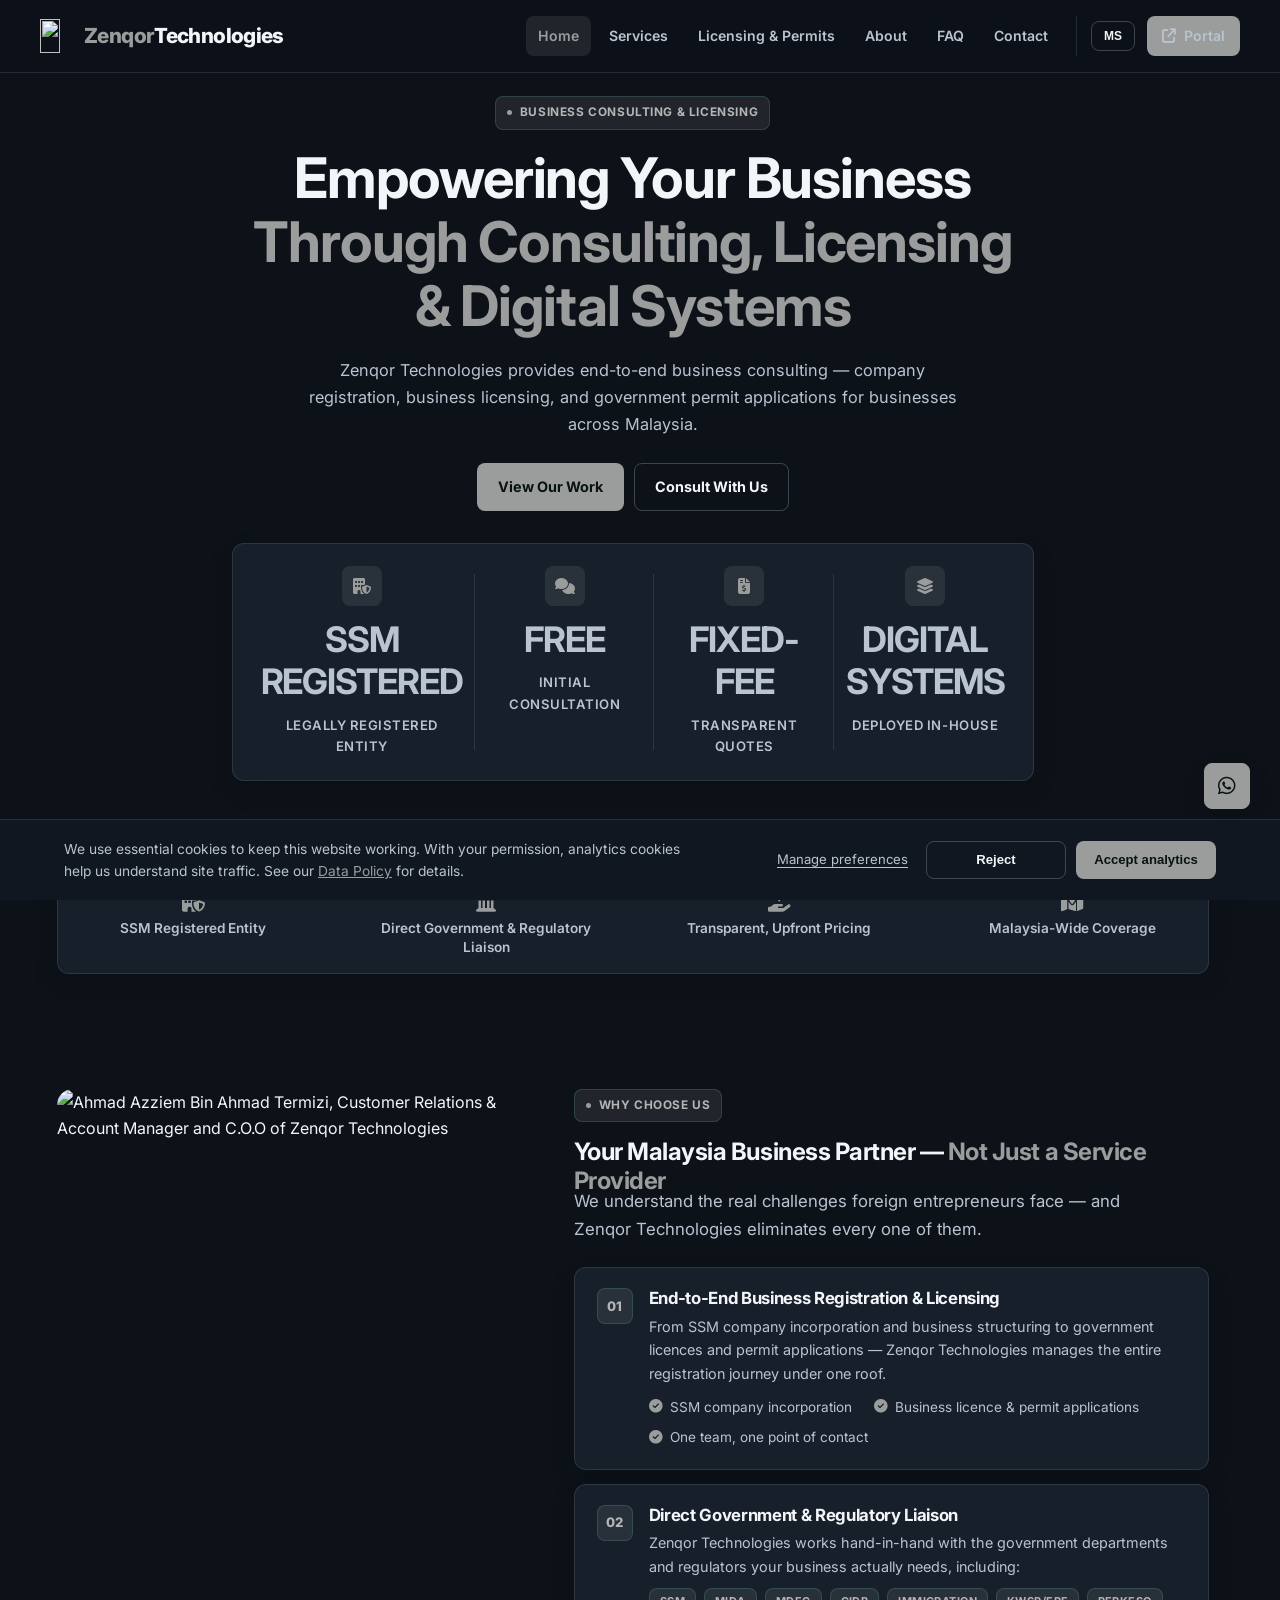
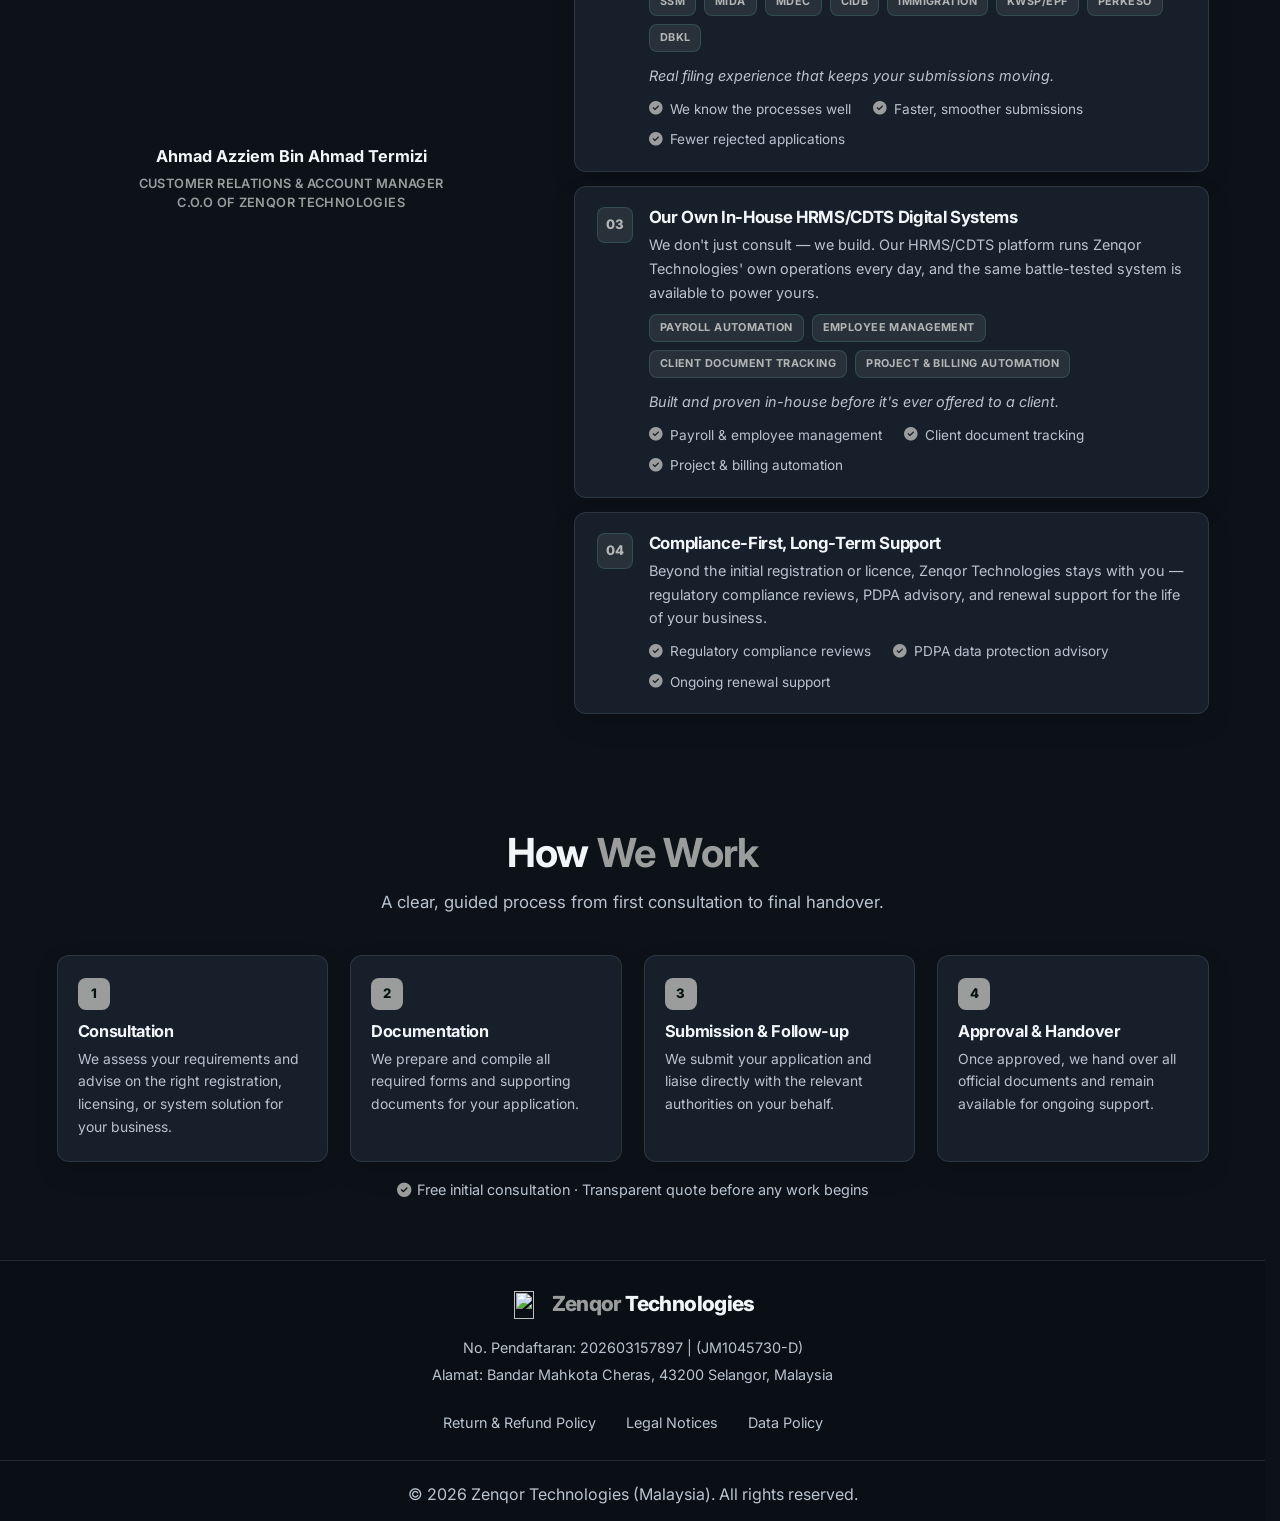
==== commit 675002ee: "Replace unverifiable volume stats with process-based trust signals "100+ Clients Served", "200+ Lice" ====
--- a/index.html
+++ b/index.html
@@ -146,19 +146,19 @@
 
                 <div class="stats-grid card-style mt-5 reveal">
                     <div class="stat-card">
-                        <div class="stat-icon"><i class="fas fa-users" aria-hidden="true"></i></div>
-                        <p class="stat-value text-primary">100+</p>
-                        <p data-i18n="stat_1">Clients Served</p>
+                        <div class="stat-icon"><i class="fas fa-building-shield" aria-hidden="true"></i></div>
+                        <p class="stat-value text-primary" data-i18n="stat_1_value">SSM Registered</p>
+                        <p data-i18n="stat_1">Legally Registered Entity</p>
                     </div>
                     <div class="stat-card">
-                        <div class="stat-icon"><i class="fas fa-file-signature" aria-hidden="true"></i></div>
-                        <p class="stat-value text-primary">200+</p>
-                        <p data-i18n="stat_2">Licences & Permits Processed</p>
+                        <div class="stat-icon"><i class="fas fa-comments" aria-hidden="true"></i></div>
+                        <p class="stat-value text-primary" data-i18n="stat_2_value">Free</p>
+                        <p data-i18n="stat_2">Initial Consultation</p>
                     </div>
                     <div class="stat-card">
-                        <div class="stat-icon"><i class="fas fa-calendar-check" aria-hidden="true"></i></div>
-                        <p class="stat-value text-primary">10+</p>
-                        <p data-i18n="stat_3">Years Combined Experience</p>
+                        <div class="stat-icon"><i class="fas fa-file-invoice-dollar" aria-hidden="true"></i></div>
+                        <p class="stat-value text-primary" data-i18n="stat_3_value">Fixed-Fee</p>
+                        <p data-i18n="stat_3">Transparent Quotes</p>
                     </div>
                     <div class="stat-card">
                         <div class="stat-icon"><i class="fas fa-layer-group" aria-hidden="true"></i></div>
@@ -177,12 +177,12 @@
                         <span data-i18n="trust_badge_1">SSM Registered Entity</span>
                     </div>
                     <div class="trust-badge">
-                        <i class="fas fa-award" aria-hidden="true"></i>
-                        <span data-i18n="trust_badge_2">10+ Years Combined Experience</span>
+                        <i class="fas fa-landmark" aria-hidden="true"></i>
+                        <span data-i18n="trust_badge_2">Direct Government &amp; Regulatory Liaison</span>
                     </div>
                     <div class="trust-badge">
-                        <i class="fas fa-users" aria-hidden="true"></i>
-                        <span data-i18n="trust_badge_3">100+ Businesses Served</span>
+                        <i class="fas fa-hand-holding-dollar" aria-hidden="true"></i>
+                        <span data-i18n="trust_badge_3">Transparent, Upfront Pricing</span>
                     </div>
                     <div class="trust-badge">
                         <i class="fas fa-map-location-dot" aria-hidden="true"></i>
--- a/styles.css
+++ b/styles.css
@@ -10,10 +10,10 @@
     --text-primary: #f3f6f8;
     --text-secondary: #b9c4d0;
     --text-muted: #8391a1;
-    --primary-blue: #54a99d;
-    --primary-hover: #6ab9ad;
-    --primary-soft: rgba(84, 169, 157, 0.12);
-    --accent-cyan: #54a99d;
+    --primary-blue: #9a9d9c;
+    --primary-hover: #b3b6b4;
+    --primary-soft: rgba(154, 157, 156, 0.14);
+    --accent-cyan: #f1ede4;
     --highlight-amber: #cda861;
 
     --border-color: rgba(184, 198, 211, 0.14);
@@ -24,20 +24,20 @@
     --radius-sm: 8px;
     --radius-md: 12px;
     --radius-lg: 16px;
-    --radius-pill: 999px;
-
-    --space-xs: 8px;
-    --space-sm: 16px;
-    --space-md: 22px;
-    --space-lg: 32px;
-    --space-xl: 48px;
-
-    --ease: cubic-bezier(0.4, 0, 0.2, 1);
-}
-
-/* =========================================
-   2. RESET & TYPOGRAPHY & ACCESSIBILITY
-   ========================================= */
+    --radius-pill: 999px;
+
+    --space-xs: 8px;
+    --space-sm: 16px;
+    --space-md: 22px;
+    --space-lg: 32px;
+    --space-xl: 48px;
+
+    --ease: cubic-bezier(0.4, 0, 0.2, 1);
+}
+
+/* =========================================
+   2. RESET & TYPOGRAPHY & ACCESSIBILITY
+   ========================================= */
 * { margin: 0; padding: 0; box-sizing: border-box; }
 html {
     scroll-behavior: smooth;
@@ -45,39 +45,39 @@
        content does not resize when the page becomes scrollable. */
     scrollbar-gutter: stable;
 }
-
-/* Focus Visible for Keyboard Navigation (WCAG) */
-*:focus-visible {
-    outline: 2px solid var(--primary-blue);
-    outline-offset: 4px;
-    border-radius: 4px;
-}
-
+
+/* Focus Visible for Keyboard Navigation (WCAG) */
+*:focus-visible {
+    outline: 2px solid var(--primary-blue);
+    outline-offset: 4px;
+    border-radius: 4px;
+}
+
 body {
-    font-family: 'Inter', sans-serif;
-    background-color: var(--bg-color);
+    font-family: 'Inter', sans-serif;
+    background-color: var(--bg-color);
     background-image: linear-gradient(rgba(13, 18, 25, 0.96), rgba(13, 18, 25, 0.98)), url('zenqorr.png');
-    background-size: cover;
-    background-position: center;
-    background-attachment: fixed;
-    color: var(--text-primary);
-    line-height: 1.65;
-    overflow-x: hidden;
-    -webkit-font-smoothing: antialiased;
-}
-h1, h2, h3, h4 { font-weight: 700; letter-spacing: -0.02em; color: var(--text-primary); line-height: 1.2; }
-p { color: var(--text-secondary); }
-.container { max-width: 1200px; margin: 0 auto; padding: 0 24px; }
+    background-size: cover;
+    background-position: center;
+    background-attachment: fixed;
+    color: var(--text-primary);
+    line-height: 1.65;
+    overflow-x: hidden;
+    -webkit-font-smoothing: antialiased;
+}
+h1, h2, h3, h4 { font-weight: 700; letter-spacing: -0.02em; color: var(--text-primary); line-height: 1.2; }
+p { color: var(--text-secondary); }
+.container { max-width: 1200px; margin: 0 auto; padding: 0 24px; }
 .section-padding { padding: clamp(34px, 4.5vw, 60px) 0; }
-.bg-alt { background-color: var(--bg-alt); }
-.text-primary { color: var(--primary-blue); }
-.text-accent { color: var(--accent-cyan); }
-.text-highlight { color: var(--highlight-amber); }
-.text-muted { color: var(--text-muted); }
-
-/* =========================================
-   3. KAD KORPORAT (GLASS EFFECT)
-   ========================================= */
+.bg-alt { background-color: var(--bg-alt); }
+.text-primary { color: var(--primary-blue); }
+.text-accent { color: var(--accent-cyan); }
+.text-highlight { color: var(--highlight-amber); }
+.text-muted { color: var(--text-muted); }
+
+/* =========================================
+   3. KAD KORPORAT (GLASS EFFECT)
+   ========================================= */
 .card-style {
     background: var(--surface-color);
     border: 1px solid var(--border-color);
@@ -92,82 +92,82 @@
     transform: translateY(-3px);
     box-shadow: var(--hover-shadow);
 }
-
-/* Eyebrow label used above section/page titles for a consistent visual rhythm */
-.eyebrow {
-    display: inline-flex;
-    align-items: center;
-    gap: 8px;
-    font-size: 0.78rem;
-    font-weight: 700;
-    text-transform: uppercase;
-    letter-spacing: 0.12em;
-    color: var(--primary-blue);
-    margin-bottom: 14px;
-}
-.eyebrow::before {
-    content: '';
-    width: 22px;
-    height: 2px;
-    background: var(--primary-blue);
-    border-radius: var(--radius-pill);
-}
-
-/* =========================================
-   4. NAVIGATION BAR, LOGO & DROPDOWN POP-UP
-   ========================================= */
+
+/* Eyebrow label used above section/page titles for a consistent visual rhythm */
+.eyebrow {
+    display: inline-flex;
+    align-items: center;
+    gap: 8px;
+    font-size: 0.78rem;
+    font-weight: 700;
+    text-transform: uppercase;
+    letter-spacing: 0.12em;
+    color: var(--primary-blue);
+    margin-bottom: 14px;
+}
+.eyebrow::before {
+    content: '';
+    width: 22px;
+    height: 2px;
+    background: var(--primary-blue);
+    border-radius: var(--radius-pill);
+}
+
+/* =========================================
+   4. NAVIGATION BAR, LOGO & DROPDOWN POP-UP
+   ========================================= */
 .navbar {
-    position: fixed; top: 0; width: 100%; z-index: 1000;
+    position: fixed; top: 0; width: 100%; z-index: 1000;
     background: rgba(13, 18, 25, 0.96);
     backdrop-filter: blur(10px);
     -webkit-backdrop-filter: blur(10px);
-    border-bottom: 1px solid var(--border-color);
-    transition: border-color 0.3s var(--ease), background-color 0.3s var(--ease);
-}
+    border-bottom: 1px solid var(--border-color);
+    transition: border-color 0.3s var(--ease), background-color 0.3s var(--ease);
+}
 .nav-container { display: flex; justify-content: space-between; align-items: center; min-height: 72px; padding: 7px 0; gap: 10px; }
-
-.logo-nav { display: flex; align-items: center; position: relative; z-index: 1; white-space: nowrap; flex-shrink: 0;}
-.logo-text { font-size: 1.3rem; font-weight: 800; color: var(--text-primary); text-decoration: none; letter-spacing: -0.03em; transition: opacity 0.2s var(--ease); }
-.logo-text:hover { opacity: 0.85; }
-
-.nav-links { display: flex; gap: 6px; align-items: center; position: relative; z-index: 10; white-space: nowrap; }
-.nav-links a, .nav-links button.dropdown-toggle { color: var(--text-secondary); text-decoration: none; font-size: 0.88rem; font-weight: 600; transition: color 0.2s var(--ease), background-color 0.2s var(--ease); }
+
+.logo-nav { display: flex; align-items: center; position: relative; z-index: 1; white-space: nowrap; flex-shrink: 0;}
+.logo-text { font-size: 1.3rem; font-weight: 800; color: var(--text-primary); text-decoration: none; letter-spacing: -0.03em; transition: opacity 0.2s var(--ease); }
+.logo-text:hover { opacity: 0.85; }
+
+.nav-links { display: flex; gap: 6px; align-items: center; position: relative; z-index: 10; white-space: nowrap; }
+.nav-links a, .nav-links button.dropdown-toggle { color: var(--text-secondary); text-decoration: none; font-size: 0.88rem; font-weight: 600; transition: color 0.2s var(--ease), background-color 0.2s var(--ease); }
 .nav-links > a { padding: 8px 12px; border-radius: var(--radius-sm); position: relative; }
-.nav-links > a:hover { color: var(--text-primary); background-color: rgba(255, 255, 255, 0.06); }
-.nav-links > a.nav-current { color: var(--primary-blue); background-color: var(--primary-soft); }
-
-.nav-item-dropdown { position: relative; display: inline-block; }
+.nav-links > a:hover { color: var(--text-primary); background-color: rgba(255, 255, 255, 0.06); }
+.nav-links > a.nav-current { color: var(--primary-blue); background-color: var(--primary-soft); }
+
+.nav-item-dropdown { position: relative; display: inline-block; }
 .dropdown-toggle { outline: none; background: none; border: none; font-family: inherit; font-size: 0.88rem; padding: 8px 12px; border-radius: var(--radius-sm); display: flex; align-items: center; gap: 6px; color: var(--text-secondary); font-weight: 600; cursor: pointer; }
-.dropdown-toggle:hover { color: var(--text-primary); background-color: rgba(255, 255, 255, 0.06); }
-.dropdown-toggle.nav-current { color: var(--primary-blue); background-color: var(--primary-soft); }
-.dropdown-toggle i { transition: transform 0.2s var(--ease); }
-.dropdown-toggle[aria-expanded="true"] i { transform: rotate(180deg); }
-
+.dropdown-toggle:hover { color: var(--text-primary); background-color: rgba(255, 255, 255, 0.06); }
+.dropdown-toggle.nav-current { color: var(--primary-blue); background-color: var(--primary-soft); }
+.dropdown-toggle i { transition: transform 0.2s var(--ease); }
+.dropdown-toggle[aria-expanded="true"] i { transform: rotate(180deg); }
+
 .dropdown-menu {
-    display: none; position: absolute; top: 100%; left: 50%; transform: translateX(-50%);
+    display: none; position: absolute; top: 100%; left: 50%; transform: translateX(-50%);
     background-color: #161f2a;
-    backdrop-filter: blur(16px);
-    -webkit-backdrop-filter: blur(16px);
-    min-width: 230px;
+    backdrop-filter: blur(16px);
+    -webkit-backdrop-filter: blur(16px);
+    min-width: 230px;
     box-shadow: 0 16px 30px -12px rgba(0, 0, 0, 0.58);
-    border: 1px solid var(--border-color);
-    border-radius: var(--radius-md); z-index: 1001; text-align: left; padding: 8px; margin-top: 14px;
-}
-.dropdown-menu::before {
-    content: ''; position: absolute; top: -6px; left: 50%; transform: translateX(-50%) rotate(45deg);
-    width: 12px; height: 12px;
+    border: 1px solid var(--border-color);
+    border-radius: var(--radius-md); z-index: 1001; text-align: left; padding: 8px; margin-top: 14px;
+}
+.dropdown-menu::before {
+    content: ''; position: absolute; top: -6px; left: 50%; transform: translateX(-50%) rotate(45deg);
+    width: 12px; height: 12px;
     background-color: #161f2a;
-    border-left: 1px solid var(--border-color); border-top: 1px solid var(--border-color); z-index: 1;
-}
-.dropdown-menu a { display: block; padding: 11px 16px; border-radius: var(--radius-sm); color: var(--text-primary); font-weight: 500; font-size: 0.88rem; line-height: 1.5; position: relative; z-index: 2; transition: background-color 0.2s var(--ease), color 0.2s var(--ease); }
-.dropdown-menu a:hover { background-color: var(--primary-soft); color: var(--primary-blue); }
-.dropdown-menu a.nav-current { color: var(--primary-blue); background-color: var(--primary-soft); }
-.dropdown-menu.show { display: block; animation: fadeInDown 0.2s var(--ease) forwards; }
-
-@keyframes fadeInDown { from { opacity: 0; transform: translate(-50%, -8px); } to { opacity: 1; transform: translate(-50%, 0); } }
-
+    border-left: 1px solid var(--border-color); border-top: 1px solid var(--border-color); z-index: 1;
+}
+.dropdown-menu a { display: block; padding: 11px 16px; border-radius: var(--radius-sm); color: var(--text-primary); font-weight: 500; font-size: 0.88rem; line-height: 1.5; position: relative; z-index: 2; transition: background-color 0.2s var(--ease), color 0.2s var(--ease); }
+.dropdown-menu a:hover { background-color: var(--primary-soft); color: var(--primary-blue); }
+.dropdown-menu a.nav-current { color: var(--primary-blue); background-color: var(--primary-soft); }
+.dropdown-menu.show { display: block; animation: fadeInDown 0.2s var(--ease) forwards; }
+
+@keyframes fadeInDown { from { opacity: 0; transform: translate(-50%, -8px); } to { opacity: 1; transform: translate(-50%, 0); } }
+
 .lang-btn { background: transparent; border: 1px solid var(--border-color-strong); color: var(--text-primary); padding: 7px 12px; border-radius: var(--radius-sm); cursor: pointer; font-weight: 700; font-size: 12px; transition: all 0.2s var(--ease); }
-.lang-btn:hover { border-color: var(--primary-blue); color: var(--primary-blue); background: var(--primary-soft); }
+.lang-btn:hover { border-color: var(--primary-blue); color: var(--primary-blue); background: var(--primary-soft); }
 .mobile-menu-btn { display: none; font-size: 1.4rem; cursor: pointer; color: var(--text-primary); background: none; border: none; padding: 5px; }
 .nav-actions { display: flex; align-items: center; gap: 12px; margin-left: 10px; padding-left: 14px; border-left: 1px solid var(--border-color); }
 
@@ -180,19 +180,19 @@
         justify-content: flex-end;
     }
 }
-
-/* =========================================
-   5. BUTTONS & FORMS
-   ========================================= */
+
+/* =========================================
+   5. BUTTONS & FORMS
+   ========================================= */
 .btn { display: inline-flex; justify-content: center; align-items: center; gap: 8px; min-height: 44px; padding: 11px 20px; border-radius: var(--radius-sm); font-weight: 700; font-size: 0.9rem; text-decoration: none; cursor: pointer; transition: transform 0.2s var(--ease), box-shadow 0.2s var(--ease), background-color 0.2s var(--ease), border-color 0.2s var(--ease), color 0.2s var(--ease); border: 1px solid transparent; letter-spacing: 0; }
 .btn-primary { background: var(--primary-blue); color: #081310; box-shadow: none; }
 .btn-primary:hover { background: var(--primary-hover); color: #081310; transform: translateY(-1px); box-shadow: 0 6px 14px rgba(0, 0, 0, 0.18); }
 .btn-outline { background-color: transparent; border-color: var(--border-color-strong); color: var(--text-primary); }
 .btn-outline:hover { border-color: var(--primary-blue); color: var(--text-primary); background: var(--primary-soft); transform: translateY(-1px); }
 .btn-sm { min-height: 36px; padding: 7px 14px; font-size: 0.82rem; }
-.mt-3 { margin-top: 1.25rem; } .mt-5 { margin-top: 2rem; } .w-100 { width: 100%; }
-
-.form-row { display: grid; grid-template-columns: 1fr 1fr; gap: 0 16px; }
+.mt-3 { margin-top: 1.25rem; } .mt-5 { margin-top: 2rem; } .w-100 { width: 100%; }
+
+.form-row { display: grid; grid-template-columns: 1fr 1fr; gap: 0 16px; }
 .input-group { margin-bottom: 18px; }
 .input-group label { display: block; font-size: 0.8rem; font-weight: 700; color: var(--text-secondary); margin-bottom: 7px; letter-spacing: 0.01em; }
 .input-group input, .input-group select, .input-group textarea {
@@ -208,46 +208,46 @@
 .input-group input::placeholder, .input-group textarea::placeholder { color: #718093; opacity: 1; }
 .input-group textarea { min-height: 128px; resize: vertical; }
 .input-group select option { background: #161f2a; color: #fff; }
-
-.form-message { text-align: center; margin-bottom: 15px; font-size: 0.9rem; font-weight: 500; min-height: 20px; }
-.msg-success { color: #10B981; }
-.msg-error { color: #EF4444; }
-
-/* =========================================
-   6. SECTIONS & LAYOUT
-   ========================================= */
+
+.form-message { text-align: center; margin-bottom: 15px; font-size: 0.9rem; font-weight: 500; min-height: 20px; }
+.msg-success { color: #10B981; }
+.msg-error { color: #EF4444; }
+
+/* =========================================
+   6. SECTIONS & LAYOUT
+   ========================================= */
 .hero { min-height: 42vh; display: flex; align-items: center; padding-top: 96px; padding-bottom: 36px; text-align: center; }
 .hero-inner { min-height: 0; display: flex; align-items: center; padding-top: 100px; padding-bottom: 26px; text-align: center; }
-.hero-content { max-width: 850px; margin: 0 auto; }
+.hero-content { max-width: 850px; margin: 0 auto; }
 .badge { display: inline-flex; align-items: center; gap: 8px; padding: 6px 11px; border-radius: var(--radius-sm); background: var(--primary-soft); color: var(--primary-hover); border: 1px solid rgba(84, 169, 157, 0.24); font-size: 0.74rem; font-weight: 700; margin-bottom: 16px; letter-spacing: 0.05em; text-transform: uppercase; }
 .badge::before { content: ''; width: 5px; height: 5px; border-radius: 50%; background: var(--primary-blue); box-shadow: none; }
-.hero h1, .hero-inner h1 { font-size: clamp(2.1rem, 4.6vw, 3.5rem); line-height: 1.15; margin-bottom: 18px; }
+.hero h1, .hero-inner h1 { font-size: clamp(2.1rem, 4.6vw, 3.5rem); line-height: 1.15; margin-bottom: 18px; }
 .hero-sub { font-size: 1.02rem; color: var(--text-secondary); margin-bottom: 26px; max-width: 680px; margin-left: auto; margin-right: auto; }
 .hero-actions { display: flex; gap: 10px; justify-content: center; flex-wrap: wrap; }
-
-.section-header { text-align: center; margin-bottom: 38px; display: flex; flex-direction: column; align-items: center; }
-.section-header h2 { font-size: clamp(1.8rem, 3.6vw, 2.5rem); margin-bottom: 12px; }
-.section-header p { color: var(--text-secondary); font-size: 1.05rem; max-width: 620px; margin: 0 auto;}
-
+
+.section-header { text-align: center; margin-bottom: 38px; display: flex; flex-direction: column; align-items: center; }
+.section-header h2 { font-size: clamp(1.8rem, 3.6vw, 2.5rem); margin-bottom: 12px; }
+.section-header p { color: var(--text-secondary); font-size: 1.05rem; max-width: 620px; margin: 0 auto;}
+
 .stats-grid { display: grid; grid-template-columns: repeat(4, 1fr); padding: 22px 16px; position: relative; }
-.stat-card { position: relative; display: flex; flex-direction: column; align-items: center; gap: 10px; padding: 0 12px; }
-.stat-card:not(:last-child)::after { content: ''; position: absolute; top: 8px; right: 0; bottom: 8px; width: 1px; background: var(--border-color); }
+.stat-card { position: relative; display: flex; flex-direction: column; align-items: center; gap: 10px; padding: 0 12px; }
+.stat-card:not(:last-child)::after { content: ''; position: absolute; top: 8px; right: 0; bottom: 8px; width: 1px; background: var(--border-color); }
 .stat-icon { display: inline-flex; align-items: center; justify-content: center; width: 40px; height: 40px; border-radius: var(--radius-sm); background: var(--primary-soft); color: var(--primary-blue); font-size: 1rem; margin-bottom: 2px; }
 .stat-card .stat-value { font-size: clamp(1.6rem, 3vw, 2.2rem); font-weight: 700; line-height: 1.2; margin: 0 0 2px; letter-spacing: -0.03em; }
-.stat-card p { font-size: 0.82rem; color: var(--text-secondary); font-weight: 600; text-transform: uppercase; letter-spacing: 0.04em; }
-
-.tech-stack-container { display: grid; grid-template-columns: repeat(4, 1fr); gap: var(--space-md); }
-.services-grid { display: grid; grid-template-columns: repeat(auto-fit, minmax(300px, 1fr)); gap: var(--space-md); }
-.portfolio-grid { display: grid; grid-template-columns: repeat(3, 1fr); gap: var(--space-md); }
-.contact-grid { display: grid; grid-template-columns: 1fr 1.5fr; gap: var(--space-lg); align-items: start; }
+.stat-card p { font-size: 0.82rem; color: var(--text-secondary); font-weight: 600; text-transform: uppercase; letter-spacing: 0.04em; }
+
+.tech-stack-container { display: grid; grid-template-columns: repeat(4, 1fr); gap: var(--space-md); }
+.services-grid { display: grid; grid-template-columns: repeat(auto-fit, minmax(300px, 1fr)); gap: var(--space-md); }
+.portfolio-grid { display: grid; grid-template-columns: repeat(3, 1fr); gap: var(--space-md); }
+.contact-grid { display: grid; grid-template-columns: 1fr 1.5fr; gap: var(--space-lg); align-items: start; }
 .contact-info, .contact-form { padding: 28px 24px; }
-.contact-info h3 { font-size: 1.2rem; margin-bottom: 20px; }
+.contact-info h3 { font-size: 1.2rem; margin-bottom: 20px; }
 .contact-info h4 { font-size: 1rem; }
 .legal-content h2 { color: var(--primary-blue); font-size: 1.05rem; margin: 26px 0 10px; }
 .legal-content h2:first-child { margin-top: 0; }
-.info-row { display: flex; align-items: flex-start; gap: 14px; margin-bottom: 16px; }
-.info-row i { font-size: 1.05rem; width: 20px; text-align: center; flex-shrink: 0; margin-top: 3px; }
-.info-row p { margin: 0; color: var(--text-secondary); }
+.info-row { display: flex; align-items: flex-start; gap: 14px; margin-bottom: 16px; }
+.info-row i { font-size: 1.05rem; width: 20px; text-align: center; flex-shrink: 0; margin-top: 3px; }
+.info-row p { margin: 0; color: var(--text-secondary); }
 .info-row p a { color: inherit; }
 .info-row p a:hover { color: var(--primary-blue); }
 .info-row + hr { margin: 22px 0 16px; }
@@ -264,30 +264,30 @@
 .contact-direct-action-call { background: #111923; border-color: var(--border-color); }
 .contact-direct-action-call i { color: var(--primary-blue); }
 .contact-direct-action-call:hover { border-color: var(--primary-blue); background: var(--primary-soft); }
-
+
 .service-card, .tech-category { padding: 24px 22px; }
-.icon-lg {
-    display: inline-flex; align-items: center; justify-content: center;
+.icon-lg {
+    display: inline-flex; align-items: center; justify-content: center;
     width: 48px; height: 48px; border-radius: var(--radius-sm);
     background: var(--primary-soft); border: 1px solid rgba(84, 169, 157, 0.22);
     font-size: 1.15rem; margin-bottom: 14px;
-    transition: transform 0.3s var(--ease), background-color 0.3s var(--ease);
-}
+    transition: transform 0.3s var(--ease), background-color 0.3s var(--ease);
+}
 .card-style:hover .icon-lg { transform: none; background: var(--primary-soft); }
-.service-card h3, .tech-category h3 { margin-bottom: 10px; font-size: 1.15rem; }
-.service-card p, .tech-category p { color: var(--text-secondary); font-size: 0.95rem; }
-.tech-category ul { margin-top: 12px; padding-left: 0; list-style: none; display: flex; flex-direction: column; gap: 7px; }
-.tech-category ul li { color: var(--text-secondary); font-size: 0.88rem; display: flex; align-items: center; gap: 8px; }
-.tech-category ul li::before { content: '\f00c'; font-family: 'Font Awesome 6 Free'; font-weight: 900; color: var(--primary-blue); font-size: 0.75rem; }
-
-.portfolio-item { overflow: hidden; display: flex; flex-direction: column; }
+.service-card h3, .tech-category h3 { margin-bottom: 10px; font-size: 1.15rem; }
+.service-card p, .tech-category p { color: var(--text-secondary); font-size: 0.95rem; }
+.tech-category ul { margin-top: 12px; padding-left: 0; list-style: none; display: flex; flex-direction: column; gap: 7px; }
+.tech-category ul li { color: var(--text-secondary); font-size: 0.88rem; display: flex; align-items: center; gap: 8px; }
+.tech-category ul li::before { content: '\f00c'; font-family: 'Font Awesome 6 Free'; font-weight: 900; color: var(--primary-blue); font-size: 0.75rem; }
+
+.portfolio-item { overflow: hidden; display: flex; flex-direction: column; }
 /* A fixed media frame keeps the gallery grid stable while Portal-hosted files are
    still loading. This prevents cards from jumping over one another on refresh;
    the image itself is safely cropped with object-fit below. */
 .port-img-wrap { position: relative; overflow: hidden; border-bottom: 1px solid var(--border-color); aspect-ratio: 4 / 3; background: var(--surface-color-soft); }
-.port-img-wrap.orientation-portrait { aspect-ratio: 3 / 4; }
-.port-img-wrap.orientation-square { aspect-ratio: 1 / 1; }
-.port-img-wrap::after { content: ''; position: absolute; inset: 0; background: linear-gradient(180deg, transparent 40%, rgba(5,5,5,0.55) 100%); }
+.port-img-wrap.orientation-portrait { aspect-ratio: 3 / 4; }
+.port-img-wrap.orientation-square { aspect-ratio: 1 / 1; }
+.port-img-wrap::after { content: ''; position: absolute; inset: 0; background: linear-gradient(180deg, transparent 40%, rgba(5,5,5,0.55) 100%); }
 .port-img { width: 100%; height: 100%; object-fit: cover; display: block; }
 /* Cards holding more than one image advance their cover on their own — see
    startCoverSlideshow() in licensing_permit.html. The incoming frame fades in on a
@@ -311,190 +311,190 @@
     opacity: 0;
     transform: scale(1.08);
     transition: opacity 1100ms var(--ease), transform 1100ms var(--ease);
-}
+}
 .port-content { padding: 20px; }
 .tag { font-size: 0.7rem; font-weight: 700; text-transform: uppercase; letter-spacing: 0.04em; background: var(--primary-soft); color: var(--primary-hover); padding: 5px 9px; border-radius: var(--radius-sm); display: inline-block; margin-bottom: 12px; border: 1px solid rgba(84, 169, 157, 0.24); }
 .portfolio-empty-state { grid-column: 1 / -1; padding: 42px 20px; border: 1px dashed var(--border-color-strong); border-radius: var(--radius-md); color: var(--text-secondary); text-align: center; }
 .portfolio-empty-state i { color: var(--primary-blue); font-size: 1.35rem; margin-bottom: 10px; }
 .portfolio-empty-state p { margin: 0; font-size: 0.92rem; }
-/* Company name + date line on portfolio-web.html/licensing_permit.html cards —
-   sits between the title and the description, only rendered when the admin
-   filled in Company Name/Date Conducted (see renderGrid's metaLine). */
-.port-meta { font-size: 0.8rem; font-weight: 600; color: var(--primary-blue); margin: 4px 0 10px; }
-
-/* =========================================
-   2b. MEDIA GALLERY + LIGHTBOX
-   ========================================= */
-/* The gallery grid renders on the same base .portfolio-grid / .portfolio-item / .tag
-   styles as every other portfolio page. The
-   only rules here are the ones that exist because the page opens a media
-   lightbox — the cards themselves are deliberately not styled differently. */
-.gallery-grid .port-img-wrap { cursor: pointer; }
-.gallery-grid .port-img { transition: transform 0.45s var(--ease); }
-.gallery-grid .port-img-wrap:hover .port-img { transform: scale(1.045); }
-/* The dissolving layer is deliberately left out of the hover zoom: it runs its own
-   transform, and a second rule competing for the same property would cut the
-   dissolve short. The slideshow pauses on hover anyway, so the two never overlap. */
-
-/* Media-count badge + play icon overlay, shown on the cover thumbnail when an
-   item has 2+ attached media files (see renderGrid() in portfolio-web.html). */
-.media-count-badge {
-    position: absolute; top: 10px; right: 10px; z-index: 2;
-    display: inline-flex; align-items: center; gap: 5px;
-    background: rgba(11, 15, 22, 0.72); backdrop-filter: blur(4px);
-    color: #fff; font-size: 0.72rem; font-weight: 700;
-    padding: 4px 10px; border-radius: var(--radius-pill);
-    border: 1px solid rgba(255, 255, 255, 0.15);
-}
-.media-play-overlay {
-    position: absolute; inset: 0; z-index: 1;
-    display: flex; align-items: center; justify-content: center;
-    pointer-events: none;
-}
-.media-play-overlay i {
-    font-size: 2.1rem; color: rgba(255, 255, 255, 0.95);
-    filter: drop-shadow(0 3px 10px rgba(0, 0, 0, 0.55));
-}
-
-/* Lightbox — single shared instance, opened on card click */
-.pw-lightbox {
-    position: fixed; inset: 0; z-index: 2000; display: none;
-    align-items: center; justify-content: center;
-    background: rgba(5, 6, 10, 0.92); backdrop-filter: blur(6px);
-    padding: 24px;
-}
-.pw-lightbox.is-open { display: flex; }
-.pw-lightbox-inner { position: relative; width: 100%; max-width: 980px; display: flex; flex-direction: column; align-items: center; gap: 14px; }
-.pw-lightbox-stage { position: relative; width: 100%; display: flex; align-items: center; justify-content: center; min-height: 220px; }
-.pw-lightbox-stage img, .pw-lightbox-stage video {
-    max-width: 100%; max-height: 74vh; border-radius: var(--radius-md);
-    box-shadow: var(--card-shadow); background: #000; display: block;
-}
-.pw-lightbox-close, .pw-lightbox-prev, .pw-lightbox-next {
-    position: absolute; display: flex; align-items: center; justify-content: center;
-    width: 42px; height: 42px; border-radius: 50%; cursor: pointer;
-    background: rgba(255, 255, 255, 0.08); border: 1px solid var(--border-color-strong);
-    color: var(--text-primary); font-size: 1rem; transition: background-color 0.2s var(--ease), transform 0.2s var(--ease);
-}
-.pw-lightbox-close:hover, .pw-lightbox-prev:hover, .pw-lightbox-next:hover { background: var(--primary-soft); color: var(--primary-hover); }
-.pw-lightbox-close { top: -4px; right: -4px; }
-.pw-lightbox-prev { left: -4px; top: 50%; transform: translateY(-50%); }
-.pw-lightbox-next { right: -4px; top: 50%; transform: translateY(-50%); }
-.pw-lightbox-prev:hover, .pw-lightbox-next:hover { transform: translateY(-50%) scale(1.06); }
-.pw-lightbox-meta { text-align: center; max-width: 720px; }
+/* Company name + date line on portfolio-web.html/licensing_permit.html cards —
+   sits between the title and the description, only rendered when the admin
+   filled in Company Name/Date Conducted (see renderGrid's metaLine). */
+.port-meta { font-size: 0.8rem; font-weight: 600; color: var(--primary-blue); margin: 4px 0 10px; }
+
+/* =========================================
+   2b. MEDIA GALLERY + LIGHTBOX
+   ========================================= */
+/* The gallery grid renders on the same base .portfolio-grid / .portfolio-item / .tag
+   styles as every other portfolio page. The
+   only rules here are the ones that exist because the page opens a media
+   lightbox — the cards themselves are deliberately not styled differently. */
+.gallery-grid .port-img-wrap { cursor: pointer; }
+.gallery-grid .port-img { transition: transform 0.45s var(--ease); }
+.gallery-grid .port-img-wrap:hover .port-img { transform: scale(1.045); }
+/* The dissolving layer is deliberately left out of the hover zoom: it runs its own
+   transform, and a second rule competing for the same property would cut the
+   dissolve short. The slideshow pauses on hover anyway, so the two never overlap. */
+
+/* Media-count badge + play icon overlay, shown on the cover thumbnail when an
+   item has 2+ attached media files (see renderGrid() in portfolio-web.html). */
+.media-count-badge {
+    position: absolute; top: 10px; right: 10px; z-index: 2;
+    display: inline-flex; align-items: center; gap: 5px;
+    background: rgba(11, 15, 22, 0.72); backdrop-filter: blur(4px);
+    color: #fff; font-size: 0.72rem; font-weight: 700;
+    padding: 4px 10px; border-radius: var(--radius-pill);
+    border: 1px solid rgba(255, 255, 255, 0.15);
+}
+.media-play-overlay {
+    position: absolute; inset: 0; z-index: 1;
+    display: flex; align-items: center; justify-content: center;
+    pointer-events: none;
+}
+.media-play-overlay i {
+    font-size: 2.1rem; color: rgba(255, 255, 255, 0.95);
+    filter: drop-shadow(0 3px 10px rgba(0, 0, 0, 0.55));
+}
+
+/* Lightbox — single shared instance, opened on card click */
+.pw-lightbox {
+    position: fixed; inset: 0; z-index: 2000; display: none;
+    align-items: center; justify-content: center;
+    background: rgba(5, 6, 10, 0.92); backdrop-filter: blur(6px);
+    padding: 24px;
+}
+.pw-lightbox.is-open { display: flex; }
+.pw-lightbox-inner { position: relative; width: 100%; max-width: 980px; display: flex; flex-direction: column; align-items: center; gap: 14px; }
+.pw-lightbox-stage { position: relative; width: 100%; display: flex; align-items: center; justify-content: center; min-height: 220px; }
+.pw-lightbox-stage img, .pw-lightbox-stage video {
+    max-width: 100%; max-height: 74vh; border-radius: var(--radius-md);
+    box-shadow: var(--card-shadow); background: #000; display: block;
+}
+.pw-lightbox-close, .pw-lightbox-prev, .pw-lightbox-next {
+    position: absolute; display: flex; align-items: center; justify-content: center;
+    width: 42px; height: 42px; border-radius: 50%; cursor: pointer;
+    background: rgba(255, 255, 255, 0.08); border: 1px solid var(--border-color-strong);
+    color: var(--text-primary); font-size: 1rem; transition: background-color 0.2s var(--ease), transform 0.2s var(--ease);
+}
+.pw-lightbox-close:hover, .pw-lightbox-prev:hover, .pw-lightbox-next:hover { background: var(--primary-soft); color: var(--primary-hover); }
+.pw-lightbox-close { top: -4px; right: -4px; }
+.pw-lightbox-prev { left: -4px; top: 50%; transform: translateY(-50%); }
+.pw-lightbox-next { right: -4px; top: 50%; transform: translateY(-50%); }
+.pw-lightbox-prev:hover, .pw-lightbox-next:hover { transform: translateY(-50%) scale(1.06); }
+.pw-lightbox-meta { text-align: center; max-width: 720px; }
 .pw-lightbox-meta h2 { font-size: 1.05rem; margin-bottom: 4px; }
-.pw-lightbox-meta p { color: var(--text-secondary); font-size: 0.85rem; margin: 0; }
-.pw-lightbox-counter { font-size: 0.78rem; color: var(--text-muted); font-weight: 600; letter-spacing: 0.03em; }
-@media (max-width: 640px) {
-    .pw-lightbox-prev, .pw-lightbox-next { width: 36px; height: 36px; font-size: 0.9rem; }
-    .pw-lightbox-prev { left: 4px; } .pw-lightbox-next { right: 4px; } .pw-lightbox-close { top: 6px; right: 6px; }
-}
-
-.agency-marquee { display: flex; flex-direction: column; gap: var(--space-sm); overflow: hidden; -webkit-mask-image: linear-gradient(90deg, transparent 0, #000 64px, #000 calc(100% - 64px), transparent 100%); mask-image: linear-gradient(90deg, transparent 0, #000 64px, #000 calc(100% - 64px), transparent 100%); }
-.agency-track { display: flex; gap: var(--space-sm); width: max-content; animation: agency-scroll-left 48s linear infinite; }
-.agency-track-reverse { animation-name: agency-scroll-right; animation-duration: 54s; }
-.agency-marquee:hover .agency-track { animation-play-state: paused; }
-@keyframes agency-scroll-left { from { transform: translateX(0); } to { transform: translateX(-50%); } }
-@keyframes agency-scroll-right { from { transform: translateX(-50%); } to { transform: translateX(0); } }
-
+.pw-lightbox-meta p { color: var(--text-secondary); font-size: 0.85rem; margin: 0; }
+.pw-lightbox-counter { font-size: 0.78rem; color: var(--text-muted); font-weight: 600; letter-spacing: 0.03em; }
+@media (max-width: 640px) {
+    .pw-lightbox-prev, .pw-lightbox-next { width: 36px; height: 36px; font-size: 0.9rem; }
+    .pw-lightbox-prev { left: 4px; } .pw-lightbox-next { right: 4px; } .pw-lightbox-close { top: 6px; right: 6px; }
+}
+
+.agency-marquee { display: flex; flex-direction: column; gap: var(--space-sm); overflow: hidden; -webkit-mask-image: linear-gradient(90deg, transparent 0, #000 64px, #000 calc(100% - 64px), transparent 100%); mask-image: linear-gradient(90deg, transparent 0, #000 64px, #000 calc(100% - 64px), transparent 100%); }
+.agency-track { display: flex; gap: var(--space-sm); width: max-content; animation: agency-scroll-left 48s linear infinite; }
+.agency-track-reverse { animation-name: agency-scroll-right; animation-duration: 54s; }
+.agency-marquee:hover .agency-track { animation-play-state: paused; }
+@keyframes agency-scroll-left { from { transform: translateX(0); } to { transform: translateX(-50%); } }
+@keyframes agency-scroll-right { from { transform: translateX(-50%); } to { transform: translateX(0); } }
+
 .agency-scroll-item { flex: 0 0 auto; width: 128px; display: flex; flex-direction: column; align-items: center; text-align: center; gap: 8px; padding: 14px 12px; background: #edf1f3; border: 1px solid rgba(255,255,255,0.08); border-radius: var(--radius-sm); box-shadow: 0 4px 14px -6px rgba(0,0,0,0.4); transition: transform 0.2s var(--ease), box-shadow 0.2s var(--ease); }
-.agency-scroll-item:hover { transform: translateY(-3px); box-shadow: 0 10px 22px -8px rgba(0,0,0,0.5); }
-.agency-logo-placeholder { width: 100%; height: 52px; display: flex; align-items: center; justify-content: center; margin-bottom: 2px; }
-.agency-logo-placeholder img { max-width: 100%; max-height: 100%; width: auto; height: auto; object-fit: contain; }
-.agency-logo-text { font-weight: 800; font-size: 0.95rem; letter-spacing: -0.02em; color: #0B0F16; }
-.agency-abbr { font-weight: 700; font-size: 0.74rem; color: #1E293B; line-height: 1.25; }
-
-@media (prefers-reduced-motion: reduce) {
-    .agency-track { animation: none; }
-    .agency-marquee { overflow-x: auto; }
-}
-
-/* =========================================
-   6b. TRUST BAR, TESTIMONIALS & PROCESS
-   ========================================= */
-.trust-bar-grid { display: grid; grid-template-columns: repeat(4, 1fr); gap: var(--space-md); }
+.agency-scroll-item:hover { transform: translateY(-3px); box-shadow: 0 10px 22px -8px rgba(0,0,0,0.5); }
+.agency-logo-placeholder { width: 100%; height: 52px; display: flex; align-items: center; justify-content: center; margin-bottom: 2px; }
+.agency-logo-placeholder img { max-width: 100%; max-height: 100%; width: auto; height: auto; object-fit: contain; }
+.agency-logo-text { font-weight: 800; font-size: 0.95rem; letter-spacing: -0.02em; color: #0B0F16; }
+.agency-abbr { font-weight: 700; font-size: 0.74rem; color: #1E293B; line-height: 1.25; }
+
+@media (prefers-reduced-motion: reduce) {
+    .agency-track { animation: none; }
+    .agency-marquee { overflow-x: auto; }
+}
+
+/* =========================================
+   6b. TRUST BAR, TESTIMONIALS & PROCESS
+   ========================================= */
+.trust-bar-grid { display: grid; grid-template-columns: repeat(4, 1fr); gap: var(--space-md); }
 .trust-badge { display: flex; flex-direction: column; align-items: center; text-align: center; gap: 7px; padding: 16px 12px; }
 .trust-badge i { font-size: 1.25rem; color: var(--primary-blue); }
-.trust-badge span { font-size: 0.85rem; font-weight: 600; color: var(--text-secondary); line-height: 1.4; }
-
-.testimonials-grid { display: grid; grid-template-columns: repeat(auto-fit, minmax(300px, 1fr)); gap: var(--space-md); }
+.trust-badge span { font-size: 0.85rem; font-weight: 600; color: var(--text-secondary); line-height: 1.4; }
+
+.testimonials-grid { display: grid; grid-template-columns: repeat(auto-fit, minmax(300px, 1fr)); gap: var(--space-md); }
 .testimonial-card { padding: 22px; display: flex; flex-direction: column; gap: 12px; }
-.testimonial-card .stars { color: var(--highlight-amber); font-size: 0.85rem; letter-spacing: 2px; }
-.testimonial-card blockquote { color: var(--text-secondary); font-size: 0.95rem; line-height: 1.7; font-style: italic; }
-.testimonial-author { display: flex; align-items: center; gap: 12px; margin-top: auto; }
-.testimonial-avatar { width: 42px; height: 42px; border-radius: 50%; background: var(--primary-soft); color: var(--primary-blue); display: flex; align-items: center; justify-content: center; font-weight: 700; font-size: 0.95rem; flex-shrink: 0; }
-.testimonial-author strong { display: block; font-size: 0.9rem; color: var(--text-primary); }
-.testimonial-author span { display: block; font-size: 0.8rem; color: var(--text-muted); }
-
-.process-steps { display: grid; grid-template-columns: repeat(4, 1fr); gap: var(--space-md); position: relative; }
+.testimonial-card .stars { color: var(--highlight-amber); font-size: 0.85rem; letter-spacing: 2px; }
+.testimonial-card blockquote { color: var(--text-secondary); font-size: 0.95rem; line-height: 1.7; font-style: italic; }
+.testimonial-author { display: flex; align-items: center; gap: 12px; margin-top: auto; }
+.testimonial-avatar { width: 42px; height: 42px; border-radius: 50%; background: var(--primary-soft); color: var(--primary-blue); display: flex; align-items: center; justify-content: center; font-weight: 700; font-size: 0.95rem; flex-shrink: 0; }
+.testimonial-author strong { display: block; font-size: 0.9rem; color: var(--text-primary); }
+.testimonial-author span { display: block; font-size: 0.8rem; color: var(--text-muted); }
+
+.process-steps { display: grid; grid-template-columns: repeat(4, 1fr); gap: var(--space-md); position: relative; }
 .process-step { padding: 22px 20px; position: relative; }
 .process-step-number { display: inline-flex; align-items: center; justify-content: center; width: 32px; height: 32px; border-radius: var(--radius-sm); background: var(--primary-blue); color: #081310; font-weight: 800; font-size: 0.82rem; margin-bottom: 12px; }
-.process-step h3 { font-size: 1.02rem; margin-bottom: 6px; }
-.process-step p { color: var(--text-secondary); font-size: 0.87rem; }
-.process-note { text-align: center; margin-top: var(--space-sm); color: var(--text-secondary); font-size: 0.9rem; }
-.process-note i { color: var(--primary-blue); margin-right: 6px; }
-
-/* WHY CHOOSE US */
-.why-choose-grid { display: grid; grid-template-columns: 0.85fr 1.15fr; gap: 48px; align-items: start; }
-.why-choose-sub { color: var(--text-secondary); font-size: 1.05rem; max-width: 560px; margin-top: -8px; }
+.process-step h3 { font-size: 1.02rem; margin-bottom: 6px; }
+.process-step p { color: var(--text-secondary); font-size: 0.87rem; }
+.process-note { text-align: center; margin-top: var(--space-sm); color: var(--text-secondary); font-size: 0.9rem; }
+.process-note i { color: var(--primary-blue); margin-right: 6px; }
+
+/* WHY CHOOSE US */
+.why-choose-grid { display: grid; grid-template-columns: 0.85fr 1.15fr; gap: 48px; align-items: start; }
+.why-choose-sub { color: var(--text-secondary); font-size: 1.05rem; max-width: 560px; margin-top: -8px; }
 .why-choose-list { display: flex; flex-direction: column; gap: 14px; margin-top: 24px; }
 .why-choose-item { display: flex; gap: 16px; padding: 20px 22px; }
 .why-choose-number { flex-shrink: 0; display: inline-flex; align-items: center; justify-content: center; width: 36px; height: 36px; border-radius: var(--radius-sm); background: var(--primary-soft); color: var(--primary-hover); font-weight: 800; font-size: 0.82rem; border: 1px solid rgba(84, 169, 157, 0.24); }
-.why-choose-body h3 { font-size: 1.05rem; margin-bottom: 6px; }
-.why-choose-body > p { color: var(--text-secondary); font-size: 0.9rem; margin-bottom: 10px; }
-.why-choose-note { color: var(--text-muted); font-size: 0.84rem; font-style: italic; margin: 8px 0 12px; }
-.why-choose-tags { display: flex; flex-wrap: wrap; gap: 8px; margin-bottom: 12px; }
-.why-choose-tags .tag { margin-bottom: 0; font-size: 0.68rem; padding: 4px 10px; }
-.why-checklist { display: flex; flex-wrap: wrap; gap: 8px 22px; list-style: none; padding: 0; margin: 0; }
-.why-checklist li { display: flex; align-items: center; gap: 7px; font-size: 0.85rem; color: var(--text-secondary); }
-.why-checklist i { color: var(--primary-blue); font-size: 0.85rem; }
-/* why-choose-us-model.png has a real alpha channel — its black backdrop was removed
-   (flood-fill from the image edges through near-black pixels only, so enclosed dark
-   hair strands stay opaque instead of being hollowed out by a blanket color
-   threshold) — so it just shows the page's own background wherever transparent, no
-   CSS blend-mode trick needed.
-   Sized by its own aspect-ratio (not stretched to match the tall text column) and
-   kept in view with position: sticky (top offset clears the 80px fixed navbar)
-   while the four-card list scrolls past it.
-   Visually placed on the left via `order` while staying second in the DOM, so the
-   text content (which matters more for screen readers/SEO) still reads first. */
-.why-choose-media { order: -1; position: sticky; top: 96px; width: 100%; }
-/* The aspect-ratio/max-height box now lives on .why-choose-media-frame (not the
-   outer .why-choose-media) so the name/title caption below it isn't squeezed into
-   the same fixed box as the photo. */
-.why-choose-media-frame { aspect-ratio: 948 / 1660; width: 100%; max-height: 640px; background: var(--bg-color); }
-/* object-fit: contain (not cover) — this photo has its own "ZENQOR TECHNOLOGIES"
-   wordmark baked into the top of the frame, and cover was cropping it off the left
-   and right edges whenever the column was narrower than the source photo. contain
-   guarantees the full frame, wordmark included, is always visible. */
-.why-choose-media-frame img { width: 100%; height: 100%; object-fit: contain; display: block; border-radius: var(--radius-lg); }
-/* Name/title caption under the portrait — identifies who's pictured instead of
-   leaving the photo anonymous. */
-.why-choose-caption { text-align: center; margin-top: 14px; }
-.why-choose-caption-name { font-size: 1.02rem; font-weight: 700; color: var(--text-primary); margin-bottom: 4px; }
-.why-choose-caption-title { font-size: 0.8rem; font-weight: 600; letter-spacing: 0.03em; text-transform: uppercase; color: var(--primary-blue); line-height: 1.5; }
-
-/* =========================================
-   7. FOOTER & WIDGETS
-   ========================================= */
+.why-choose-body h3 { font-size: 1.05rem; margin-bottom: 6px; }
+.why-choose-body > p { color: var(--text-secondary); font-size: 0.9rem; margin-bottom: 10px; }
+.why-choose-note { color: var(--text-muted); font-size: 0.84rem; font-style: italic; margin: 8px 0 12px; }
+.why-choose-tags { display: flex; flex-wrap: wrap; gap: 8px; margin-bottom: 12px; }
+.why-choose-tags .tag { margin-bottom: 0; font-size: 0.68rem; padding: 4px 10px; }
+.why-checklist { display: flex; flex-wrap: wrap; gap: 8px 22px; list-style: none; padding: 0; margin: 0; }
+.why-checklist li { display: flex; align-items: center; gap: 7px; font-size: 0.85rem; color: var(--text-secondary); }
+.why-checklist i { color: var(--primary-blue); font-size: 0.85rem; }
+/* why-choose-us-model.png has a real alpha channel — its black backdrop was removed
+   (flood-fill from the image edges through near-black pixels only, so enclosed dark
+   hair strands stay opaque instead of being hollowed out by a blanket color
+   threshold) — so it just shows the page's own background wherever transparent, no
+   CSS blend-mode trick needed.
+   Sized by its own aspect-ratio (not stretched to match the tall text column) and
+   kept in view with position: sticky (top offset clears the 80px fixed navbar)
+   while the four-card list scrolls past it.
+   Visually placed on the left via `order` while staying second in the DOM, so the
+   text content (which matters more for screen readers/SEO) still reads first. */
+.why-choose-media { order: -1; position: sticky; top: 96px; width: 100%; }
+/* The aspect-ratio/max-height box now lives on .why-choose-media-frame (not the
+   outer .why-choose-media) so the name/title caption below it isn't squeezed into
+   the same fixed box as the photo. */
+.why-choose-media-frame { aspect-ratio: 948 / 1660; width: 100%; max-height: 640px; background: var(--bg-color); }
+/* object-fit: contain (not cover) — this photo has its own "ZENQOR TECHNOLOGIES"
+   wordmark baked into the top of the frame, and cover was cropping it off the left
+   and right edges whenever the column was narrower than the source photo. contain
+   guarantees the full frame, wordmark included, is always visible. */
+.why-choose-media-frame img { width: 100%; height: 100%; object-fit: contain; display: block; border-radius: var(--radius-lg); }
+/* Name/title caption under the portrait — identifies who's pictured instead of
+   leaving the photo anonymous. */
+.why-choose-caption { text-align: center; margin-top: 14px; }
+.why-choose-caption-name { font-size: 1.02rem; font-weight: 700; color: var(--text-primary); margin-bottom: 4px; }
+.why-choose-caption-title { font-size: 0.8rem; font-weight: 600; letter-spacing: 0.03em; text-transform: uppercase; color: var(--primary-blue); line-height: 1.5; }
+
+/* =========================================
+   7. FOOTER & WIDGETS
+   ========================================= */
 footer { border-top: 1px solid var(--border-color); padding: 26px 0 14px; background: #0a0f15; }
-.footer-content { display: flex; flex-direction: column; align-items: center; margin-bottom: 15px; text-align: center; }
-.footer-links a { color: var(--text-secondary); text-decoration: none; transition: color 0.2s var(--ease); }
-.footer-links a:hover { color: var(--primary-blue); }
-
-.floating-widgets { position: fixed; bottom: 30px; right: 30px; display: flex; flex-direction: column; gap: 15px; z-index: 999; }
+.footer-content { display: flex; flex-direction: column; align-items: center; margin-bottom: 15px; text-align: center; }
+.footer-links a { color: var(--text-secondary); text-decoration: none; transition: color 0.2s var(--ease); }
+.footer-links a:hover { color: var(--primary-blue); }
+
+.floating-widgets { position: fixed; bottom: 30px; right: 30px; display: flex; flex-direction: column; gap: 15px; z-index: 999; }
 .widget-wa, .widget-top { width: 46px; height: 46px; border-radius: var(--radius-sm); display: flex; align-items: center; justify-content: center; font-size: 1.25rem; color: #fff; cursor: pointer; border: none; transition: all 0.2s var(--ease); box-shadow: var(--card-shadow); text-decoration: none; }
 .widget-wa { background: var(--primary-blue); color: #081310; border: 1px solid var(--primary-blue); }
 .widget-wa:hover { background: var(--primary-hover); transform: translateY(-2px); }
 .widget-top { background: #161f2a; border: 1px solid var(--border-color); opacity: 0; pointer-events: none; }
-.widget-top.show { opacity: 1; pointer-events: auto; }
-.widget-top:hover { background: var(--primary-blue); transform: scale(1.1) translateY(-2px); }
-
+.widget-top.show { opacity: 1; pointer-events: auto; }
+.widget-top:hover { background: var(--primary-blue); transform: scale(1.1) translateY(-2px); }
+
 .cookie-consent { position: fixed; left: 0; right: 0; bottom: 0; z-index: 1002; background: #101720; border-top: 1px solid var(--border-color); padding: 18px 0; transform: translateY(100%); transition: transform 0.35s var(--ease); }
-.cookie-consent.show { transform: translateY(0); }
-.cookie-consent-inner { display: flex; align-items: center; justify-content: space-between; gap: 24px; flex-wrap: wrap; }
-.cookie-consent-text { color: var(--text-secondary); font-size: 0.86rem; line-height: 1.6; max-width: 640px; }
-.cookie-consent-text a { color: var(--primary-blue); text-decoration: underline; }
+.cookie-consent.show { transform: translateY(0); }
+.cookie-consent-inner { display: flex; align-items: center; justify-content: space-between; gap: 24px; flex-wrap: wrap; }
+.cookie-consent-text { color: var(--text-secondary); font-size: 0.86rem; line-height: 1.6; max-width: 640px; }
+.cookie-consent-text a { color: var(--primary-blue); text-decoration: underline; }
 .cookie-consent-actions { display: flex; flex-wrap: wrap; gap: 10px; flex-shrink: 0; }
 .cookie-consent-actions .btn { min-width: 140px; }
 .cookie-preferences-btn { appearance: none; border: none; background: transparent; color: var(--text-secondary); cursor: pointer; font: inherit; font-size: 0.82rem; min-width: 144px; padding: 8px; text-decoration: underline; text-underline-offset: 3px; }
@@ -516,53 +516,53 @@
 .cookie-setting-toggle input { accent-color: var(--primary-blue); height: 20px; min-width: 20px; }
 .cookie-always-on { color: var(--primary-blue) !important; font-weight: 600; text-align: right; }
 .cookie-settings-actions { display: flex; flex-wrap: wrap; gap: 10px; justify-content: flex-end; margin-top: 20px; }
-
-/* =========================================
-   8. ANIMATIONS & RESPONSIVE (Prefers-Reduced-Motion)
-   ========================================= */
-.reveal { opacity: 0; transform: translateY(20px); transition: opacity 0.6s var(--ease), transform 0.6s var(--ease); }
-.reveal.active { opacity: 1; transform: translateY(0); }
-
-@media (prefers-reduced-motion: reduce) {
-    *, ::before, ::after {
-        animation-delay: -1ms !important;
-        animation-duration: 1ms !important;
-        animation-iteration-count: 1 !important;
-        background-attachment: initial !important;
-        scroll-behavior: auto !important;
-        transition-duration: 0s !important;
-        transition-delay: 0s !important;
-    }
-    .reveal { opacity: 1; transform: none; }
-}
-
+
+/* =========================================
+   8. ANIMATIONS & RESPONSIVE (Prefers-Reduced-Motion)
+   ========================================= */
+.reveal { opacity: 0; transform: translateY(20px); transition: opacity 0.6s var(--ease), transform 0.6s var(--ease); }
+.reveal.active { opacity: 1; transform: translateY(0); }
+
+@media (prefers-reduced-motion: reduce) {
+    *, ::before, ::after {
+        animation-delay: -1ms !important;
+        animation-duration: 1ms !important;
+        animation-iteration-count: 1 !important;
+        background-attachment: initial !important;
+        scroll-behavior: auto !important;
+        transition-duration: 0s !important;
+        transition-delay: 0s !important;
+    }
+    .reveal { opacity: 1; transform: none; }
+}
+
 @media (max-width: 1200px) {
     .mobile-menu-btn { display: block; }
     .nav-links { display: none; position: absolute; top: 100%; left: 0; width: 100%; background-color: #101720; backdrop-filter: blur(10px); flex-direction: column; align-items: stretch; gap: 2px; padding: 14px; box-shadow: 0 10px 15px -3px rgba(0, 0, 0, 0.5); border-bottom: 1px solid var(--border-color); max-height: calc(100vh - 72px); overflow-y: auto; }
-    .nav-links.active { display: flex; }
-    .nav-links > a, .nav-links button.dropdown-toggle { padding: 14px 16px; width: 100%; text-align: center; justify-content: center; font-size: 1.02rem; white-space: normal; }
+    .nav-links.active { display: flex; }
+    .nav-links > a, .nav-links button.dropdown-toggle { padding: 14px 16px; width: 100%; text-align: center; justify-content: center; font-size: 1.02rem; white-space: normal; }
     .dropdown-menu { position: relative; left: 0; transform: none; box-shadow: none; border: none; background-color: #161f2a; margin-top: 4px; }
-    .dropdown-menu::before { display: none; }
-    .nav-actions { margin-left: 0; padding-left: 0; border-left: none; justify-content: center; padding-top: 10px; margin-top: 6px; border-top: 1px solid var(--border-color); width: 100%; }
-}
-
+    .dropdown-menu::before { display: none; }
+    .nav-actions { margin-left: 0; padding-left: 0; border-left: none; justify-content: center; padding-top: 10px; margin-top: 6px; border-top: 1px solid var(--border-color); width: 100%; }
+}
+
 @media (max-width: 1024px) {
     .container { padding: 0 22px; }
     .section-padding { padding: 42px 0; }
     .stats-grid { grid-template-columns: repeat(2, 1fr); row-gap: 28px; }
-    .stat-card:nth-child(2)::after { display: none; }
-    .trust-bar-grid, .process-steps { grid-template-columns: repeat(2, 1fr); }
-    .why-choose-grid { grid-template-columns: 1fr; }
-    .why-choose-media { position: relative; top: 0; }
-    .why-choose-media-frame { max-height: 420px; }
-    /* Tablet (iPad-width) comfort pass: the 4-up tech grid and 3-up portfolio
-       grid get cramped between 769-1024px, so drop to 2 columns here. Excludes
-       grid get cramped between 769-1024px, so drop to 2 columns here. */
-    .tech-stack-container { grid-template-columns: repeat(2, 1fr); }
-    .portfolio-grid { grid-template-columns: repeat(2, 1fr); }
-    .contact-grid { grid-template-columns: 1fr; }
-}
-
+    .stat-card:nth-child(2)::after { display: none; }
+    .trust-bar-grid, .process-steps { grid-template-columns: repeat(2, 1fr); }
+    .why-choose-grid { grid-template-columns: 1fr; }
+    .why-choose-media { position: relative; top: 0; }
+    .why-choose-media-frame { max-height: 420px; }
+    /* Tablet (iPad-width) comfort pass: the 4-up tech grid and 3-up portfolio
+       grid get cramped between 769-1024px, so drop to 2 columns here. Excludes
+       grid get cramped between 769-1024px, so drop to 2 columns here. */
+    .tech-stack-container { grid-template-columns: repeat(2, 1fr); }
+    .portfolio-grid { grid-template-columns: repeat(2, 1fr); }
+    .contact-grid { grid-template-columns: 1fr; }
+}
+
 @media (max-width: 768px) {
     .section-padding { padding: 36px 0; }
     .hero { min-height: auto; padding-top: 92px; padding-bottom: 28px; }
@@ -570,35 +570,35 @@
     .hero h1, .hero-inner h1 { font-size: clamp(2rem, 9vw, 2.65rem); }
     .hero-sub { font-size: 0.98rem; }
     .stats-grid { grid-template-columns: 1fr; gap: 22px; padding: 24px 16px; }
-    .stat-card::after { display: none !important; }
-    .floating-widgets { bottom: 20px; right: 20px; }
-    .contact-grid { grid-template-columns: 1fr; }
+    .stat-card::after { display: none !important; }
+    .floating-widgets { bottom: 20px; right: 20px; }
+    .contact-grid { grid-template-columns: 1fr; }
     .contact-info, .contact-form { padding: 22px 18px; }
-    .form-row { grid-template-columns: 1fr; }
-    .tech-stack-container, .portfolio-grid { grid-template-columns: 1fr; }
-    .trust-bar-grid, .process-steps, .testimonials-grid { grid-template-columns: 1fr; }
-    .cookie-consent-inner { flex-direction: column; align-items: stretch; text-align: center; }
+    .form-row { grid-template-columns: 1fr; }
+    .tech-stack-container, .portfolio-grid { grid-template-columns: 1fr; }
+    .trust-bar-grid, .process-steps, .testimonials-grid { grid-template-columns: 1fr; }
+    .cookie-consent-inner { flex-direction: column; align-items: stretch; text-align: center; }
     .cookie-consent-actions { justify-content: center; }
     .cookie-settings-actions { justify-content: stretch; }
     .cookie-settings-actions .btn { flex: 1; }
-    .why-choose-item { flex-direction: column; }
-    .hero-actions { flex-direction: column; align-items: stretch; }
-    .hero-actions .btn { width: 100%; }
-}
-
-/* Small phones (iPhone SE/older Android, ~320-480px wide) — tighten container
-   padding and shrink the logo just enough that "ZenqorTechnologies" + the
-   hamburger button never fight for space in the fixed top bar. */
+    .why-choose-item { flex-direction: column; }
+    .hero-actions { flex-direction: column; align-items: stretch; }
+    .hero-actions .btn { width: 100%; }
+}
+
+/* Small phones (iPhone SE/older Android, ~320-480px wide) — tighten container
+   padding and shrink the logo just enough that "ZenqorTechnologies" + the
+   hamburger button never fight for space in the fixed top bar. */
 @media (max-width: 480px) {
-    .container { padding: 0 16px; }
-    .logo-text { font-size: 1.08rem; }
-    .nav-logo-img { height: 28px; width: auto; margin-right: 8px; }
+    .container { padding: 0 16px; }
+    .logo-text { font-size: 1.08rem; }
+    .nav-logo-img { height: 28px; width: auto; margin-right: 8px; }
     .nav-container { min-height: 68px; gap: 6px; }
     .contact-direct-actions { grid-template-columns: 1fr; margin-left: 0; }
     .hero-inner, .hero { padding-top: 88px; }
-    .service-card, .tech-category, .contact-info, .contact-form { padding: 22px 18px; }
-    .port-content { padding: 16px; }
-}
-
-.nav-logo-img { height: 34px; width: auto; margin-right: 10px; vertical-align: middle; }
-.footer-logo-img { height: 28px; width: auto; margin-right: 10px; vertical-align: middle; }
+    .service-card, .tech-category, .contact-info, .contact-form { padding: 22px 18px; }
+    .port-content { padding: 16px; }
+}
+
+.nav-logo-img { height: 34px; width: auto; margin-right: 10px; vertical-align: middle; }
+.footer-logo-img { height: 28px; width: auto; margin-right: 10px; vertical-align: middle; }
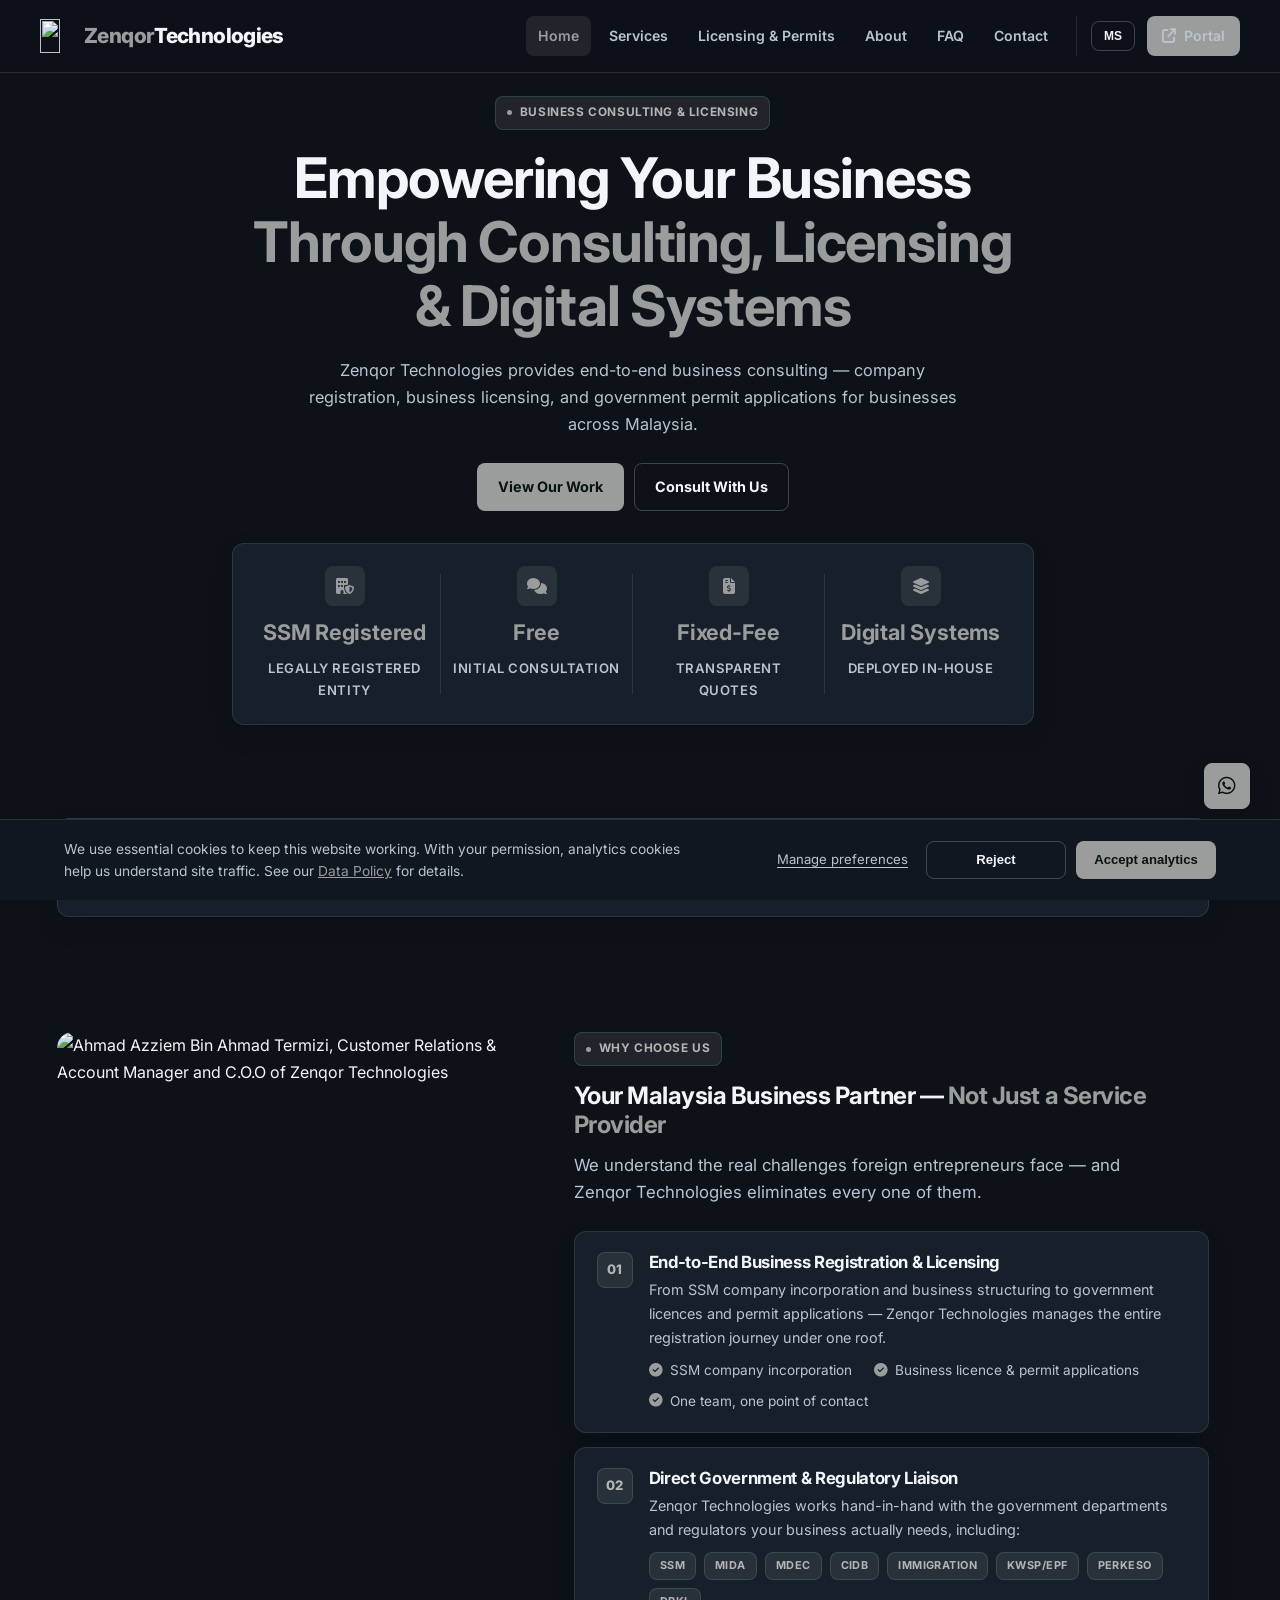
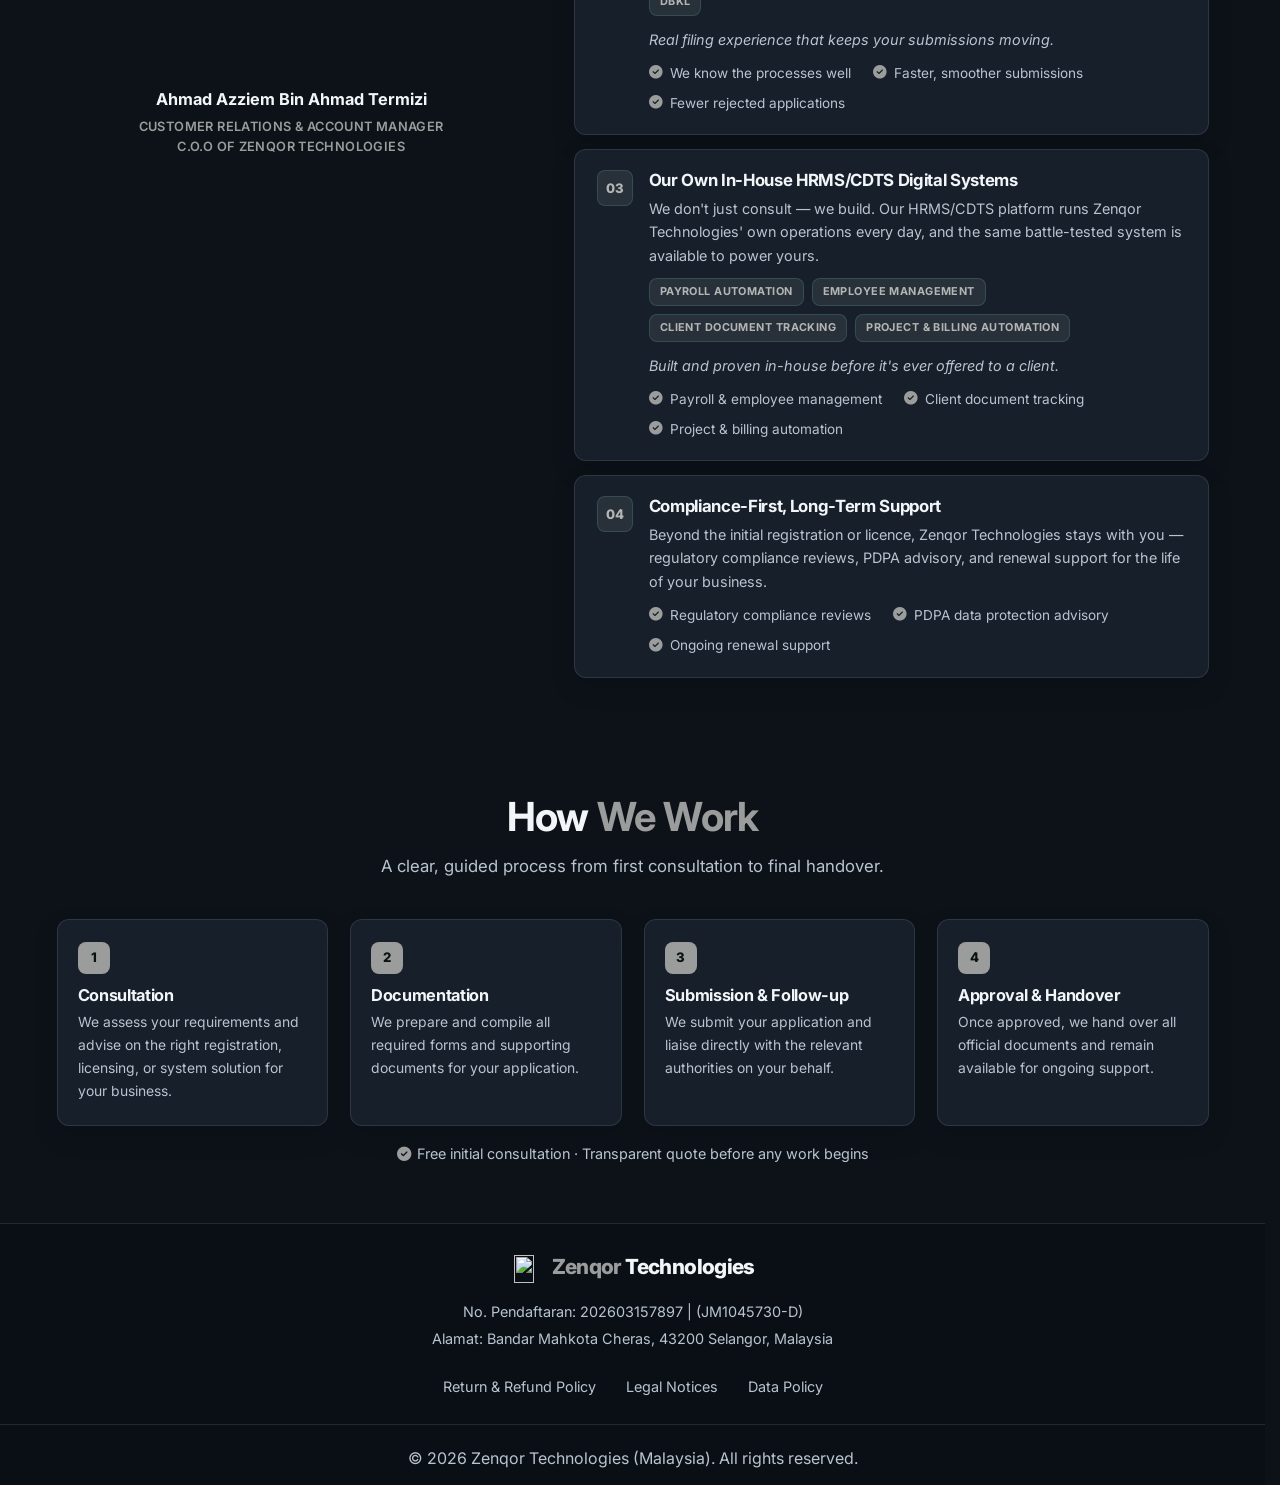
==== commit 4057d4be: "Point the Google tag at the correct GA4 web stream (G-X977CZ4TBZ) G-MZE85GGM3K was wired into every " ====
--- a/index.html
+++ b/index.html
@@ -32,10 +32,10 @@
         }
       } catch (error) { /* Storage may be unavailable in private browsing. */ }
     </script>
-    <script async src="https://www.googletagmanager.com/gtag/js?id=G-MZE85GGM3K"></script>
+    <script async src="https://www.googletagmanager.com/gtag/js?id=G-X977CZ4TBZ"></script>
     <script>
       gtag('js', new Date());
-      gtag('config', 'G-MZE85GGM3K');
+      gtag('config', 'G-X977CZ4TBZ');
     </script>
     <!-- Google Tag Manager -->
     <script>(function(w,d,s,l,i){w[l]=w[l]||[];w[l].push({'gtm.start':
--- a/styles.css
+++ b/styles.css
@@ -53,6 +53,22 @@
     border-radius: 4px;
 }
 
+/* Hides an element visually while keeping it in the accessibility tree —
+   unlike display:none/visibility:hidden, which strip it from both. Used for
+   form <label>s that exist for screen readers but rely on a placeholder
+   for sighted users. */
+.visually-hidden {
+    position: absolute;
+    width: 1px;
+    height: 1px;
+    padding: 0;
+    margin: -1px;
+    overflow: hidden;
+    clip: rect(0, 0, 0, 0);
+    white-space: nowrap;
+    border: 0;
+}
+
 body {
     font-family: 'Inter', sans-serif;
     background-color: var(--bg-color);
@@ -233,8 +249,8 @@
 .stat-card { position: relative; display: flex; flex-direction: column; align-items: center; gap: 10px; padding: 0 12px; }
 .stat-card:not(:last-child)::after { content: ''; position: absolute; top: 8px; right: 0; bottom: 8px; width: 1px; background: var(--border-color); }
 .stat-icon { display: inline-flex; align-items: center; justify-content: center; width: 40px; height: 40px; border-radius: var(--radius-sm); background: var(--primary-soft); color: var(--primary-blue); font-size: 1rem; margin-bottom: 2px; }
-.stat-card .stat-value { font-size: clamp(1.6rem, 3vw, 2.2rem); font-weight: 700; line-height: 1.2; margin: 0 0 2px; letter-spacing: -0.03em; }
-.stat-card p { font-size: 0.82rem; color: var(--text-secondary); font-weight: 600; text-transform: uppercase; letter-spacing: 0.04em; }
+.stat-card .stat-value { font-size: clamp(1.05rem, 1.8vw, 1.35rem); font-weight: 700; line-height: 1.3; margin: 0 0 2px; letter-spacing: -0.01em; text-transform: none; }
+.stat-card p:not(.stat-value) { font-size: 0.82rem; color: var(--text-secondary); font-weight: 600; text-transform: uppercase; letter-spacing: 0.04em; }
 
 .tech-stack-container { display: grid; grid-template-columns: repeat(4, 1fr); gap: var(--space-md); }
 .services-grid { display: grid; grid-template-columns: repeat(auto-fit, minmax(300px, 1fr)); gap: var(--space-md); }
@@ -432,11 +448,15 @@
 .process-step h3 { font-size: 1.02rem; margin-bottom: 6px; }
 .process-step p { color: var(--text-secondary); font-size: 0.87rem; }
 .process-note { text-align: center; margin-top: var(--space-sm); color: var(--text-secondary); font-size: 0.9rem; }
+/* .section-header p {margin:0 auto} otherwise outranks .process-note's own
+   margin-top when the note sits inside a section-header (e.g. about.html's
+   founding-year note), since element+class beats a single class. */
+.section-header .process-note { margin-top: var(--space-sm); }
 .process-note i { color: var(--primary-blue); margin-right: 6px; }
 
 /* WHY CHOOSE US */
 .why-choose-grid { display: grid; grid-template-columns: 0.85fr 1.15fr; gap: 48px; align-items: start; }
-.why-choose-sub { color: var(--text-secondary); font-size: 1.05rem; max-width: 560px; margin-top: -8px; }
+.why-choose-sub { color: var(--text-secondary); font-size: 1.05rem; max-width: 560px; margin-top: 12px; }
 .why-choose-list { display: flex; flex-direction: column; gap: 14px; margin-top: 24px; }
 .why-choose-item { display: flex; gap: 16px; padding: 20px 22px; }
 .why-choose-number { flex-shrink: 0; display: inline-flex; align-items: center; justify-content: center; width: 36px; height: 36px; border-radius: var(--radius-sm); background: var(--primary-soft); color: var(--primary-hover); font-weight: 800; font-size: 0.82rem; border: 1px solid rgba(84, 169, 157, 0.24); }
